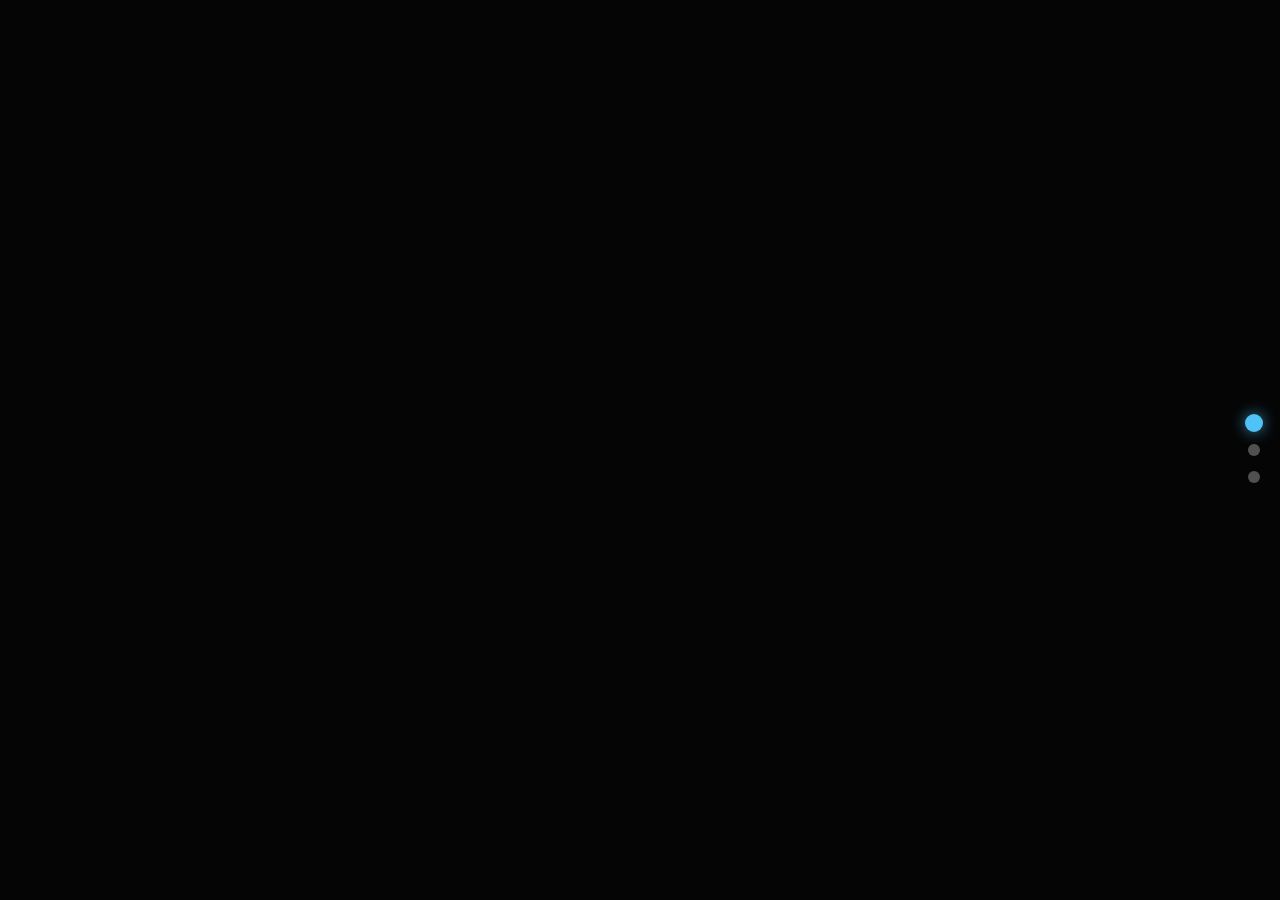
==== index.html @ 3d98e04c "update" ====
<!DOCTYPE html>
<html lang="en">
	<head>
		<title>researchim.ai</title>
		<meta charset="utf-8">
		<meta name="viewport" content="width=device-width, initial-scale=1.0, user-scalable=no, minimum-scale=1.0, maximum-scale=1.0">
		<link type="text/css" rel="stylesheet" href="src/main.css">
	</head>

	<body>
		<nav id="sideNav">
			<ul>
				<li><a href="#section0" class="active"><span>Home</span></a></li>
				<li><a href="#section1"><span>О нас</span></a></li>
				<li><a href="#section2"><span>Проекты</span></a></li>
			</ul>
		</nav>

		<div id="mainScrollContainer">
			<section id="section0" class="fullscreen-section">
				<div id="container"></div>
			</section>
			<section id="section1" class="fullscreen-section text-section">
				<div class="content-wrapper">
					<h2>О нас</h2>
					<p>Мы в researchim изучаем и иногда делаем проекты по ИИ, RL и LLM</p>
					<p>Собираемся в Telegram: <a href="https://t.me/researchim" target="_blank" rel="noopener noreferrer" class="project-link">Researchim</a></p>
					<h2>Присоединяйтесь</h2>
				</div>
			</section>
			<section id="section2" class="fullscreen-section text-section">
				<div class="content-wrapper">
					<h2>Проекты</h2>
					<ul class="project-list">
						<li>
							<p><strong>re-rl:</strong> Библиотека для генерации искусственных математических и логических задач для обучения LLM навыкам reasoning с использованием RL.</p>
							<a href="https://github.com/researchim-ai/re-rl" target="_blank" rel="noopener noreferrer" class="project-link">GitHub репозиторий</a>
						</li>
						<li>
							<p><strong>re-tiny-grpo:</strong> Минималистичная имплементация multiturn GRPO алгоритма для обучения LLM использованию инструментов (tool calling).</p>
							<a href="https://github.com/researchim-ai/re-tiny-grpo" target="_blank" rel="noopener noreferrer" class="project-link">GitHub репозиторий</a>
						</li>
					</ul>
				</div>
			</section>
		</div>

		<script type="x-shader/x-vertex" id="vertexshader">

			uniform float amplitude;

			attribute vec3 displacement;
			attribute vec3 customColor;

			varying vec3 vColor;

			void main() {

				vec3 newPosition = position + amplitude * displacement;

				vColor = customColor;

				gl_Position = projectionMatrix * modelViewMatrix * vec4( newPosition, 1.0 );

			}

		</script>

		<script type="x-shader/x-fragment" id="fragmentshader">

			uniform vec3 color;
			uniform float opacity;

			varying vec3 vColor;

			void main() {

				gl_FragColor = vec4( vColor * color, opacity );

			}

		</script>

		<script type="importmap">
			{
				"imports": {
					"three": "./src/three.module.js",
					"src/": "./src/"
				}
			}
		</script>

		<script type="module">

			import * as THREE from 'three';

			import { FontLoader } from 'src/FontLoader.js';
			import { TextGeometry } from 'src/TextGeometry.js';

			let renderer, scene, camera;
			let textGroup, line, aiMesh, uniforms;
			const baseWidth = 1200; // Базовая ширина для масштабирования (немного увеличим)
			let mouse = new THREE.Vector2();
			let targetRotation = new THREE.Vector2();
			let displacementTarget = []; // Для плавного смещения

			const loader = new FontLoader();
			loader.load( 'src/helvetiker_bold.typeface.json', function ( font ) {

				init( font );
				initScrollNav();
			} );

			function init( font ) {

				camera = new THREE.PerspectiveCamera( 30, window.innerWidth / window.innerHeight, 1, 10000 );
				camera.position.z = 450; // Немного дальше

				scene = new THREE.Scene();
				scene.background = null; // Прозрачный фон для Canvas

				uniforms = {
					amplitude: { value: 1.5 }, // Уменьшим начальную амплитуду
					opacity: { value: 0.4 }, // Чуть менее прозрачный
					color: { value: new THREE.Color( 0xffffff ) }
				};

				const shaderMaterial = new THREE.ShaderMaterial( {
					uniforms: uniforms,
					vertexShader: document.getElementById( 'vertexshader' ).textContent,
					fragmentShader: document.getElementById( 'fragmentshader' ).textContent,
					blending: THREE.AdditiveBlending,
					depthTest: false,
					transparent: true
				} );

				const geometry = new TextGeometry( 'researchim', {
					font: font,
					size: 50,
					depth: 10, // Менее глубокий
					curveSegments: 8,
					bevelThickness: 2,
					bevelSize: 0.8,
					bevelEnabled: true,
					bevelSegments: 5,
				} );
				geometry.center();

				const count = geometry.attributes.position.count;
				const displacement = new THREE.Float32BufferAttribute( count * 3, 3 );
				geometry.setAttribute( 'displacement', displacement );
				displacementTarget = new Float32Array(count * 3); // Инициализация массива для целевых смещений
				const customColor = new THREE.Float32BufferAttribute( count * 3, 3 );
				geometry.setAttribute( 'customColor', customColor );
				const color = new THREE.Color( 0xffffff );
				for ( let i = 0, l = customColor.count; i < l; i ++ ) {
					color.setHSL( 0.5 + Math.sin(i / l * Math.PI) * 0.1, 0.6, 0.6 ); // Более интересный цвет
					color.toArray( customColor.array, i * customColor.itemSize );
				}

				line = new THREE.Line( geometry, shaderMaterial );

				const aiGeometry = new TextGeometry( '.ai', {
					font: font,
					size: 50,
					depth: 10,
					curveSegments: 8,
					bevelThickness: 2,
					bevelSize: 0.8,
					bevelEnabled: true,
					bevelSegments: 5,
				} );
				aiGeometry.center();

				const aiMaterial = new THREE.ShaderMaterial({
					uniforms: {
						color: { value: new THREE.Color(0x61dafb) }, // Цвет React blue
						opacity: { value: 0.8 }
					},
					vertexShader: document.getElementById('vertexshader').textContent,
					fragmentShader: document.getElementById('fragmentshader').textContent,
					blending: THREE.AdditiveBlending,
					depthTest: false,
					transparent: true
				});

				aiMesh = new THREE.Line(aiGeometry, aiMaterial);

				const box = new THREE.Box3().setFromObject(line);
				const textWidth = box.max.x - box.min.x;
				aiMesh.position.x = textWidth / 2 + 5; // Чуть ближе

				// Группа для масштабирования и вращения
				textGroup = new THREE.Group();
				textGroup.add(line);
				textGroup.add(aiMesh);
				scene.add(textGroup);

				renderer = new THREE.WebGLRenderer( { antialias: true, alpha: true } );
				renderer.setPixelRatio( window.devicePixelRatio );
				renderer.setSize( window.innerWidth, window.innerHeight );
				renderer.setAnimationLoop( animate );

				const container = document.getElementById( 'container' );
				container.appendChild( renderer.domElement );

				document.addEventListener('mousemove', onDocumentMouseMove, false);
				window.addEventListener( 'resize', onWindowResize );
				onWindowResize();
			}

			function onWindowResize() {
				const currentWidth = window.innerWidth;
				const scale = Math.min(1.0, currentWidth / baseWidth) * 0.9; // Уменьшим макс масштаб

				if (textGroup) {
					textGroup.scale.set(scale, scale, scale);
				}

				camera.aspect = window.innerWidth / window.innerHeight;
				camera.updateProjectionMatrix();
				renderer.setSize( window.innerWidth, window.innerHeight );
			}

			function onDocumentMouseMove(event) {
				// Нормализуем координаты мыши (-1 to +1)
				mouse.x = (event.clientX / window.innerWidth) * 2 - 1;
				mouse.y = -(event.clientY / window.innerHeight) * 2 + 1;

				// Расчет целевого вращения в зависимости от позиции мыши (уменьшим влияние)
				targetRotation.x = mouse.y * 0.15;
				targetRotation.y = mouse.x * 0.15;
			}

			function animate() {
				render();
			}

			function render() {
				const time = Date.now() * 0.0005; // Замедлим время

				if (textGroup) {
					// Плавное вращение текста к целевому значению (слежение за мышью)
					textGroup.rotation.x += (targetRotation.x - textGroup.rotation.x) * 0.05;
					textGroup.rotation.y += (targetRotation.y - textGroup.rotation.y) * 0.05;
				}

				// Более стабильная анимация амплитуды
				uniforms.amplitude.value = 1.2 + Math.sin(time * 0.5) * 0.3 + Math.cos(time * 0.8) * 0.3;
				uniforms.color.value.offsetHSL( 0.0002, 0, 0 ); // Замедлим смену цвета

				const attributes = line.geometry.attributes;
				if (attributes.displacement) {
					const array = attributes.displacement.array;
					const noiseFactor = 0.1; // Еще немного уменьшим силу "шума"
					const damping = 0.98; // Коэффициент затухания

					for ( let i = 0, l = array.length; i < l; i += 3 ) {
						// Обновляем целевое смещение реже
						if (Math.random() < 0.01) {
							displacementTarget[i] = noiseFactor * ( Math.random() - 0.5 ) * 2;
							displacementTarget[i+1] = noiseFactor * ( Math.random() - 0.5 ) * 2;
						}

						// Плавно приближаем текущее смещение к целевому
						array[ i ] += (displacementTarget[i] - array[i]) * 0.1;
						array[ i + 1 ] += (displacementTarget[i+1] - array[i+1]) * 0.1;

						// Добавляем затухание
						array[i] *= damping;
						array[i+1] *= damping;
					}
					attributes.displacement.needsUpdate = true;
				}

				renderer.render( scene, camera );
			}

			// Инициализация навигации по скроллу
			function initScrollNav() {
				const sections = document.querySelectorAll('.fullscreen-section');
				const navLinks = document.querySelectorAll('#sideNav a');
				const mainContainer = document.getElementById('mainScrollContainer');

				const observerOptions = {
					root: mainContainer, // Отслеживаем видимость внутри контейнера прокрутки
					rootMargin: '0px',
					threshold: 0.6
				};

				const observer = new IntersectionObserver((entries, observer) => {
					entries.forEach(entry => {
						if (entry.isIntersecting) {
							const activeLink = document.querySelector(`#sideNav a[href="#${entry.target.id}"]`);
							if (activeLink) {
								navLinks.forEach(link => link.classList.remove('active'));
								activeLink.classList.add('active');
							}
						}
					});
				}, observerOptions);

				sections.forEach(section => {
					observer.observe(section);
				});
			}

		</script>

</body>

</html>
---- src/main.css ----
html {
	scroll-behavior: smooth;
}

body {
	margin: 0;
	background-color: #050505;
	color: #fff;
	font-family: Monospace;
	font-size: 16px;
	line-height: 1.6;
	overscroll-behavior: none;
	/* Убираем стандартную прокрутку body, т.к. она будет на #mainScrollContainer */
	overflow: hidden;
}

/* Контейнер для прокрутки секций */
#mainScrollContainer {
	height: 100vh;
	overflow-y: scroll;
	scroll-snap-type: y mandatory;
	scroll-behavior: smooth; /* Для плавной прокрутки по клику на nav */

	/* Скрытие полосы прокрутки (кроссбраузерный подход) */
	/* Firefox */
	scrollbar-width: none;
	/* IE 10+ */
	-ms-overflow-style: none;
}

/* Скрытие полосы прокрутки (WebKit/Blink - Chrome, Safari, Edge, Opera) */
#mainScrollContainer::-webkit-scrollbar {
	display: none;
}

.fullscreen-section {
	height: 100vh;
	width: 100%;
	scroll-snap-align: start;
	display: flex;
	justify-content: center;
	align-items: center;
	position: relative; /* Для позиционирования .content-wrapper */
	box-sizing: border-box;
}

/* Первая секция с Three.js */
#section0 {
	background-color: #050505;
}

/* Текстовые секции */
.text-section {
	background: linear-gradient(180deg, #0a0a0a 0%, #101015 100%);
	padding: 40px;
}

#container {
	width: 100%;
	height: 100%; /* Занимает всю высоту секции */
	position: absolute; /* Чтобы быть под контентом, если нужно */
	top: 0;
	left: 0;
	display: flex;
	justify-content: center;
	align-items: center;
}

#container canvas {
	display: block; /* Убираем лишнее пространство под canvas */
}

.content-wrapper {
	max-width: 800px;
	text-align: center;
	background-color: rgba(0, 0, 0, 0.4);
	padding: 40px;
	border-radius: 15px;
	box-shadow: 0 10px 30px rgba(79, 195, 247, 0.15);
	z-index: 1; /* Выше canvas */
	position: relative;
}

.content-wrapper h2 {
	color: #4fc3f7;
	font-size: 36px;
	margin-bottom: 25px;
	text-shadow: 0 0 15px rgba(79, 195, 247, 0.7);
	letter-spacing: 2px;
}

.content-wrapper p {
	font-size: 18px;
	line-height: 1.7;
	color: rgba(255, 255, 255, 0.9);
	text-align: justify;
	text-shadow: 0 0 3px rgba(255, 255, 255, 0.1);
}

/* Стили для списка проектов */
.project-list {
	list-style: none;
	padding: 0;
	margin-top: 30px; /* Отступ сверху */
	text-align: left; /* Выравнивание текста в списке по левому краю */
}

.project-list li {
	margin-bottom: 25px; /* Отступ между проектами */
	padding-bottom: 25px;
	border-bottom: 1px solid rgba(79, 195, 247, 0.15);
}

.project-list li:last-child {
	margin-bottom: 0;
	border-bottom: none;
	padding-bottom: 0;
}

.project-list p {
	margin-bottom: 10px; /* Отступ под описанием */
	text-align: left;
}

.project-list strong {
	color: #61dafb; /* Цвет акцента для названия проекта */
}

.project-link {
	color: #4fc3f7;
	text-decoration: none;
	border-bottom: 1px dotted #4fc3f7;
	transition: color 0.3s ease, border-bottom-color 0.3s ease;
	font-weight: bold;
}

.project-link:hover {
	color: #81d4fa;
	border-bottom-color: #81d4fa;
}

/* Боковая навигация */
#sideNav {
	position: fixed;
	top: 50%;
	right: 20px;
	transform: translateY(-50%);
	z-index: 100;
}

#sideNav ul {
	list-style: none;
	padding: 0;
	margin: 0;
}

#sideNav li {
	margin: 15px 0;
}

#sideNav a {
	display: block;
	width: 12px;
	height: 12px;
	background-color: rgba(255, 255, 255, 0.3);
	border-radius: 50%;
	position: relative;
	transition: background-color 0.3s ease, transform 0.3s ease;
}

#sideNav a span {
	/* Скрываем текст, но оставляем для доступности */
	position: absolute;
	width: 1px;
	height: 1px;
	padding: 0;
	margin: -1px;
	overflow: hidden;
	clip: rect(0, 0, 0, 0);
	white-space: nowrap;
	border-width: 0;

	/* Показываем текст при наведении на кружок */
	visibility: hidden;
	background-color: rgba(0, 0, 0, 0.8);
	color: #fff;
	padding: 5px 10px;
	border-radius: 4px;
	position: absolute;
	top: 50%;
	right: 150%; /* Слева от кружка */
	transform: translateY(-50%);
	white-space: nowrap;
	font-size: 12px;
	opacity: 0;
	transition: opacity 0.3s ease, visibility 0.3s ease;
}

#sideNav a:hover {
	transform: scale(1.3);
	background-color: rgba(255, 255, 255, 0.6);
}

#sideNav a:hover span {
	visibility: visible;
	opacity: 1;
}

#sideNav a.active {
	background-color: #4fc3f7;
	transform: scale(1.5);
	box-shadow: 0 0 10px rgba(79, 195, 247, 0.7);
}

/* Старые стили (удаляем или комментируем) */
/* #pageContent, .page, .pagination, #pageIndicator, .content-wrapper (старый), @keyframes */
#pageContent, .pagination, #pageIndicator {
	display: none; /* Скрываем старые элементы пагинации */
}

/* Адаптивность */
@media (max-width: 768px) {
	.content-wrapper {
		max-width: 90%;
		padding: 30px;
	}

	.content-wrapper h2 {
		font-size: 28px;
	}

	.content-wrapper p {
		font-size: 16px;
	}

	#sideNav {
		right: 10px;
	}

	#sideNav a {
		width: 10px;
		height: 10px;
	}
	#sideNav li {
		margin: 12px 0;
	}

}

@media (max-width: 480px) {
	.text-section {
		padding: 20px;
	}
	.content-wrapper {
		padding: 20px;
	}
	.content-wrapper h2 {
		font-size: 24px;
	}

	.content-wrapper p {
		font-size: 14px;
	}

}
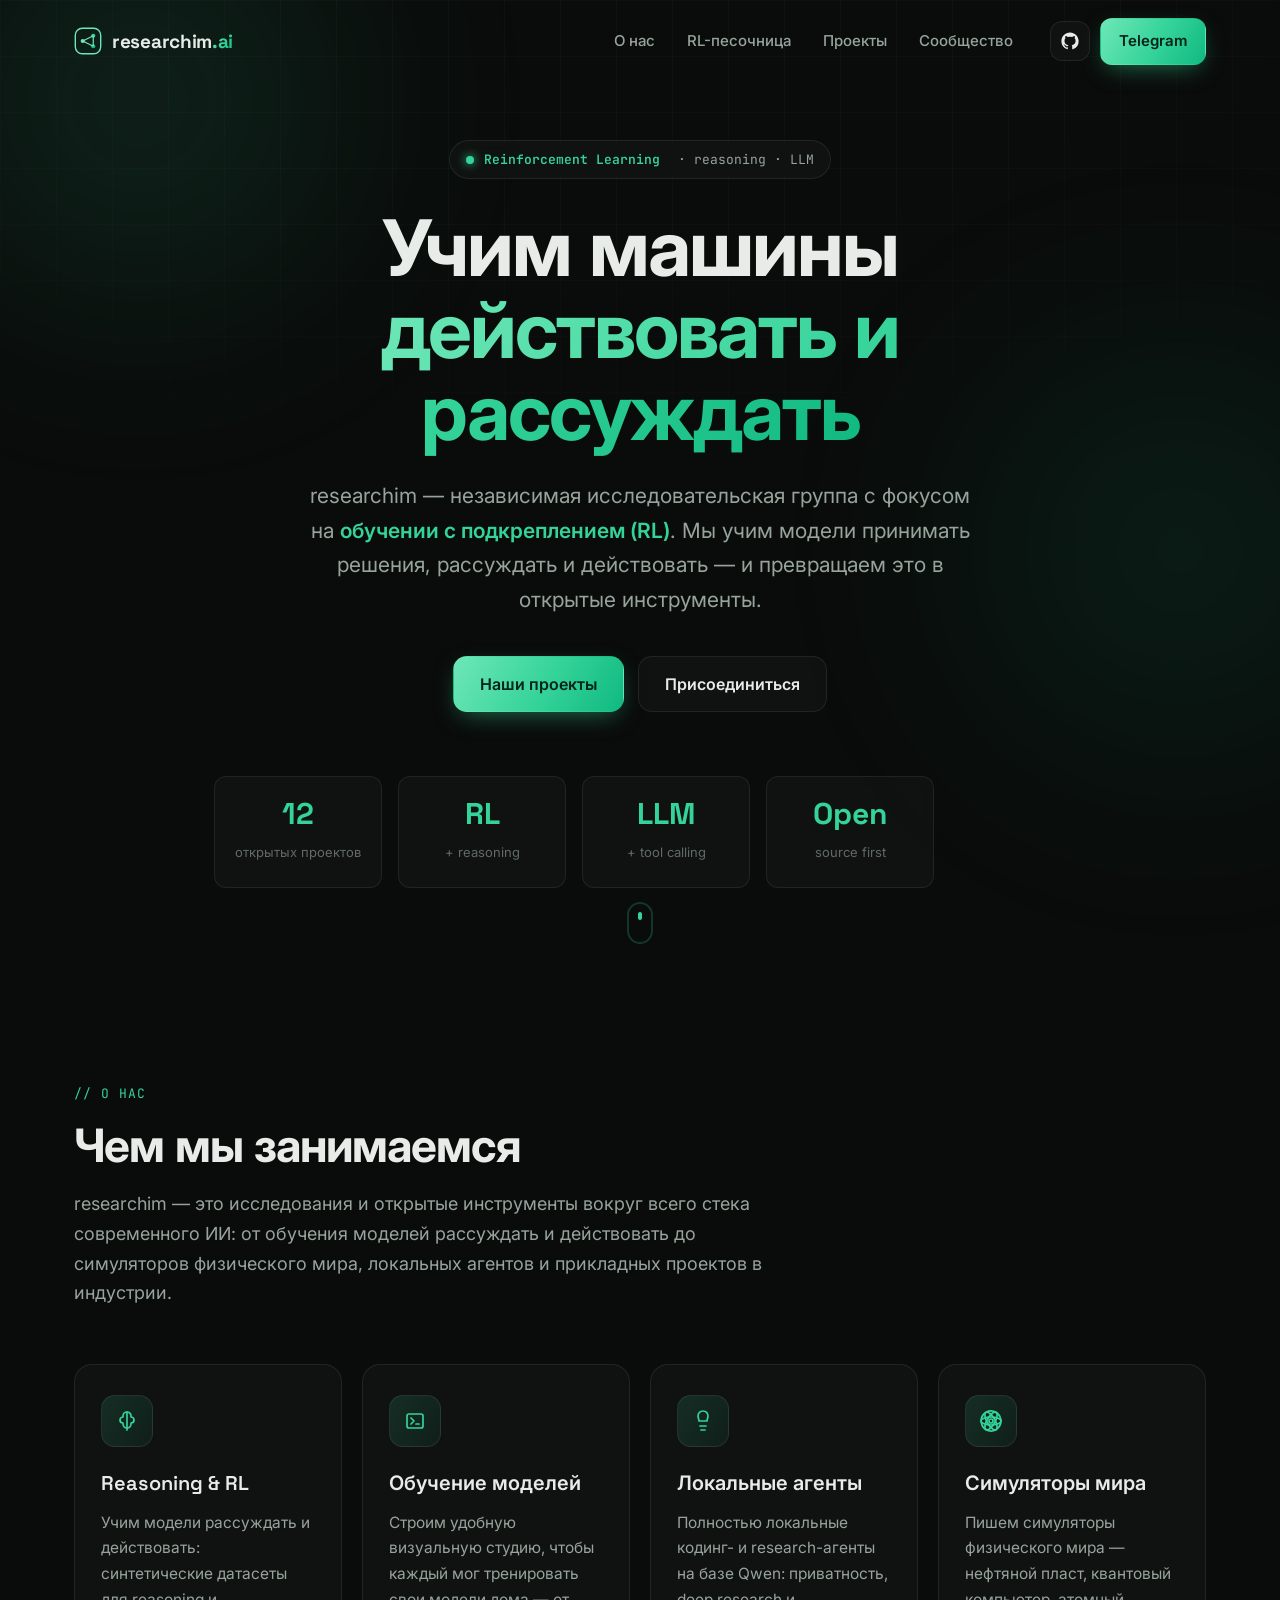
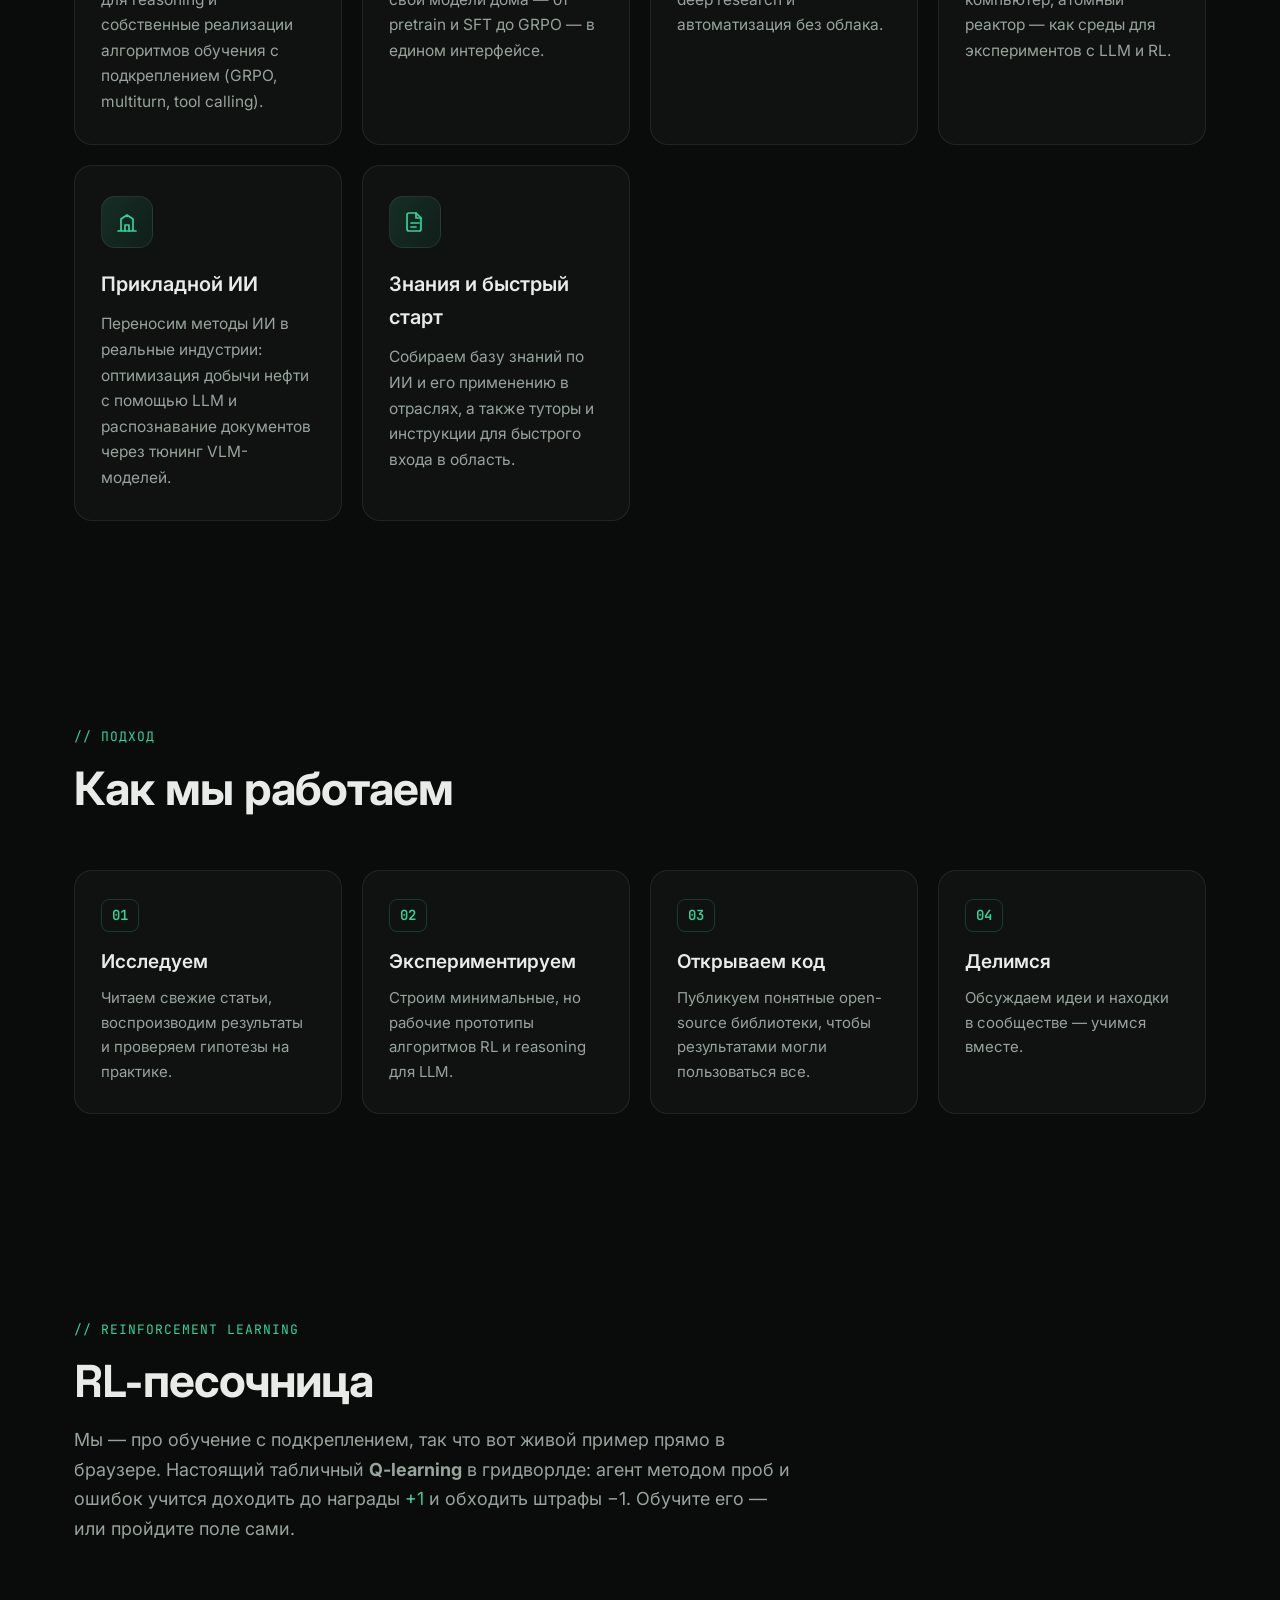
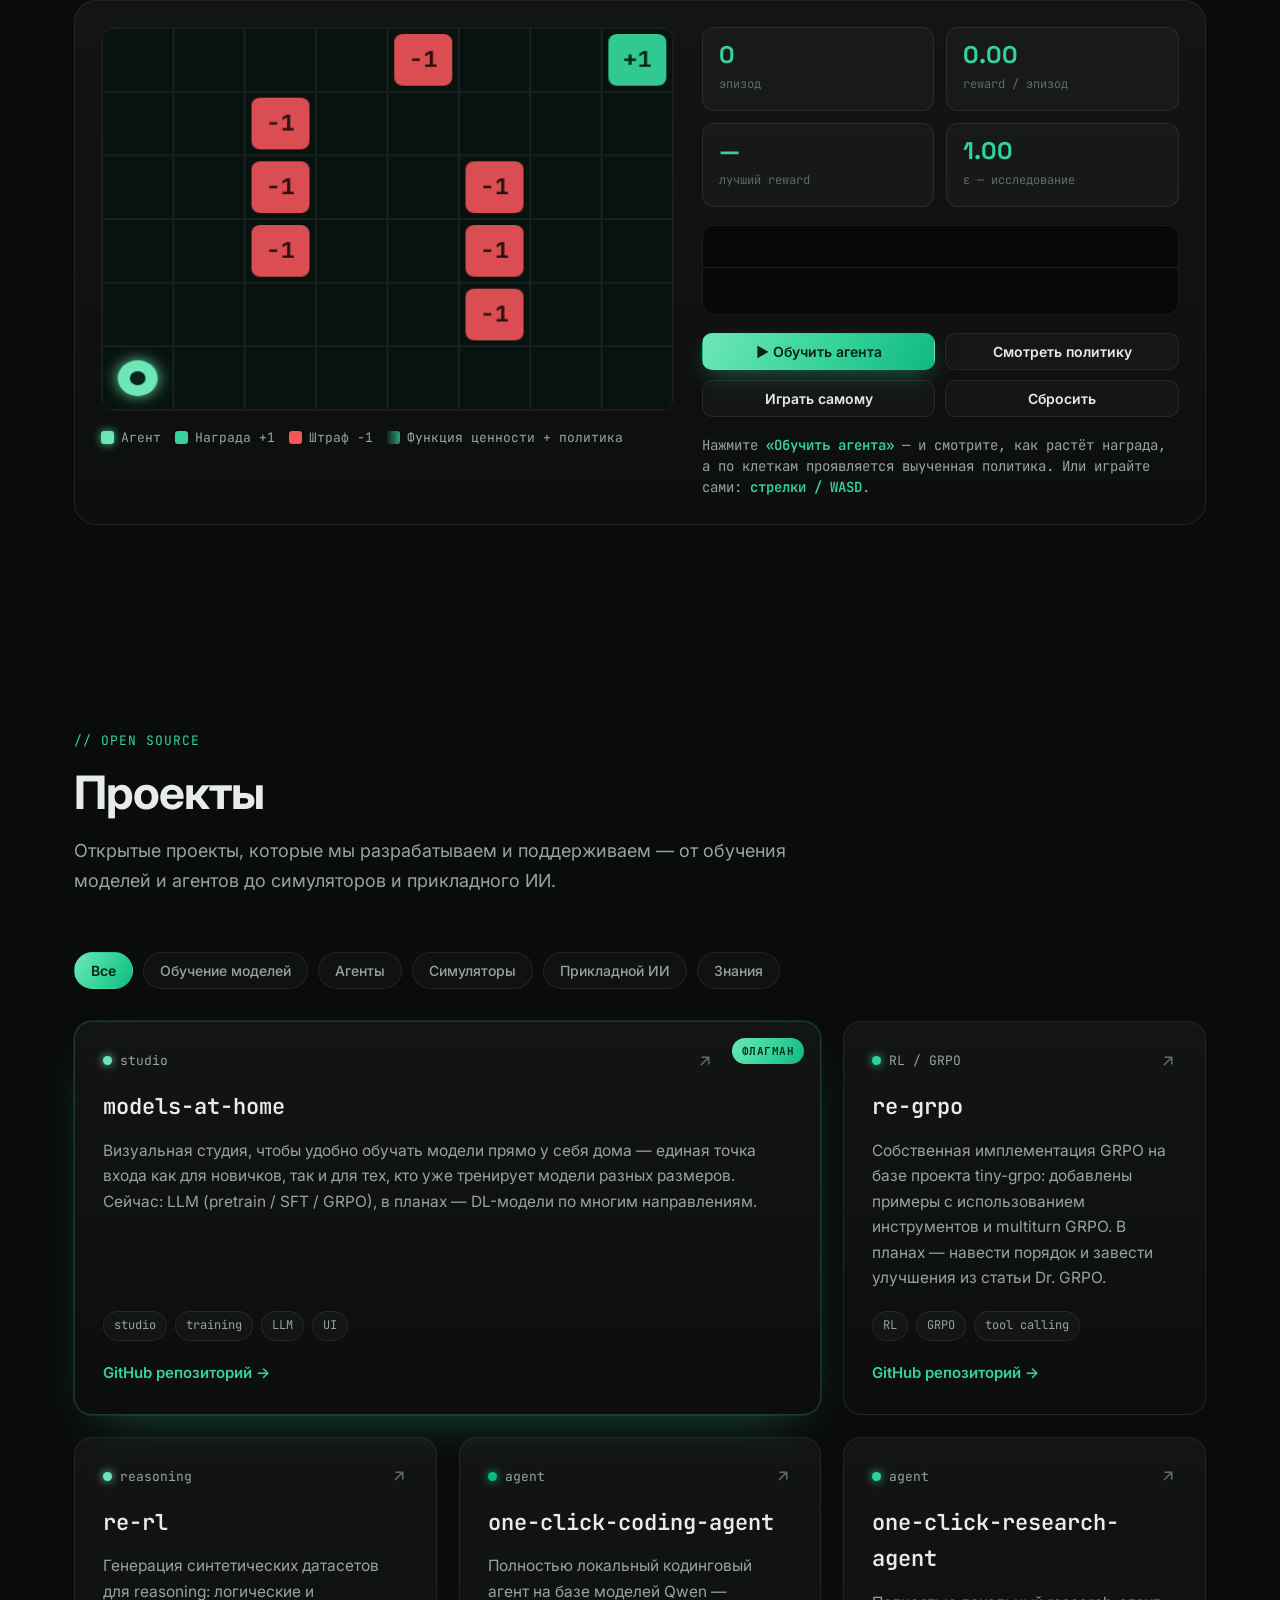
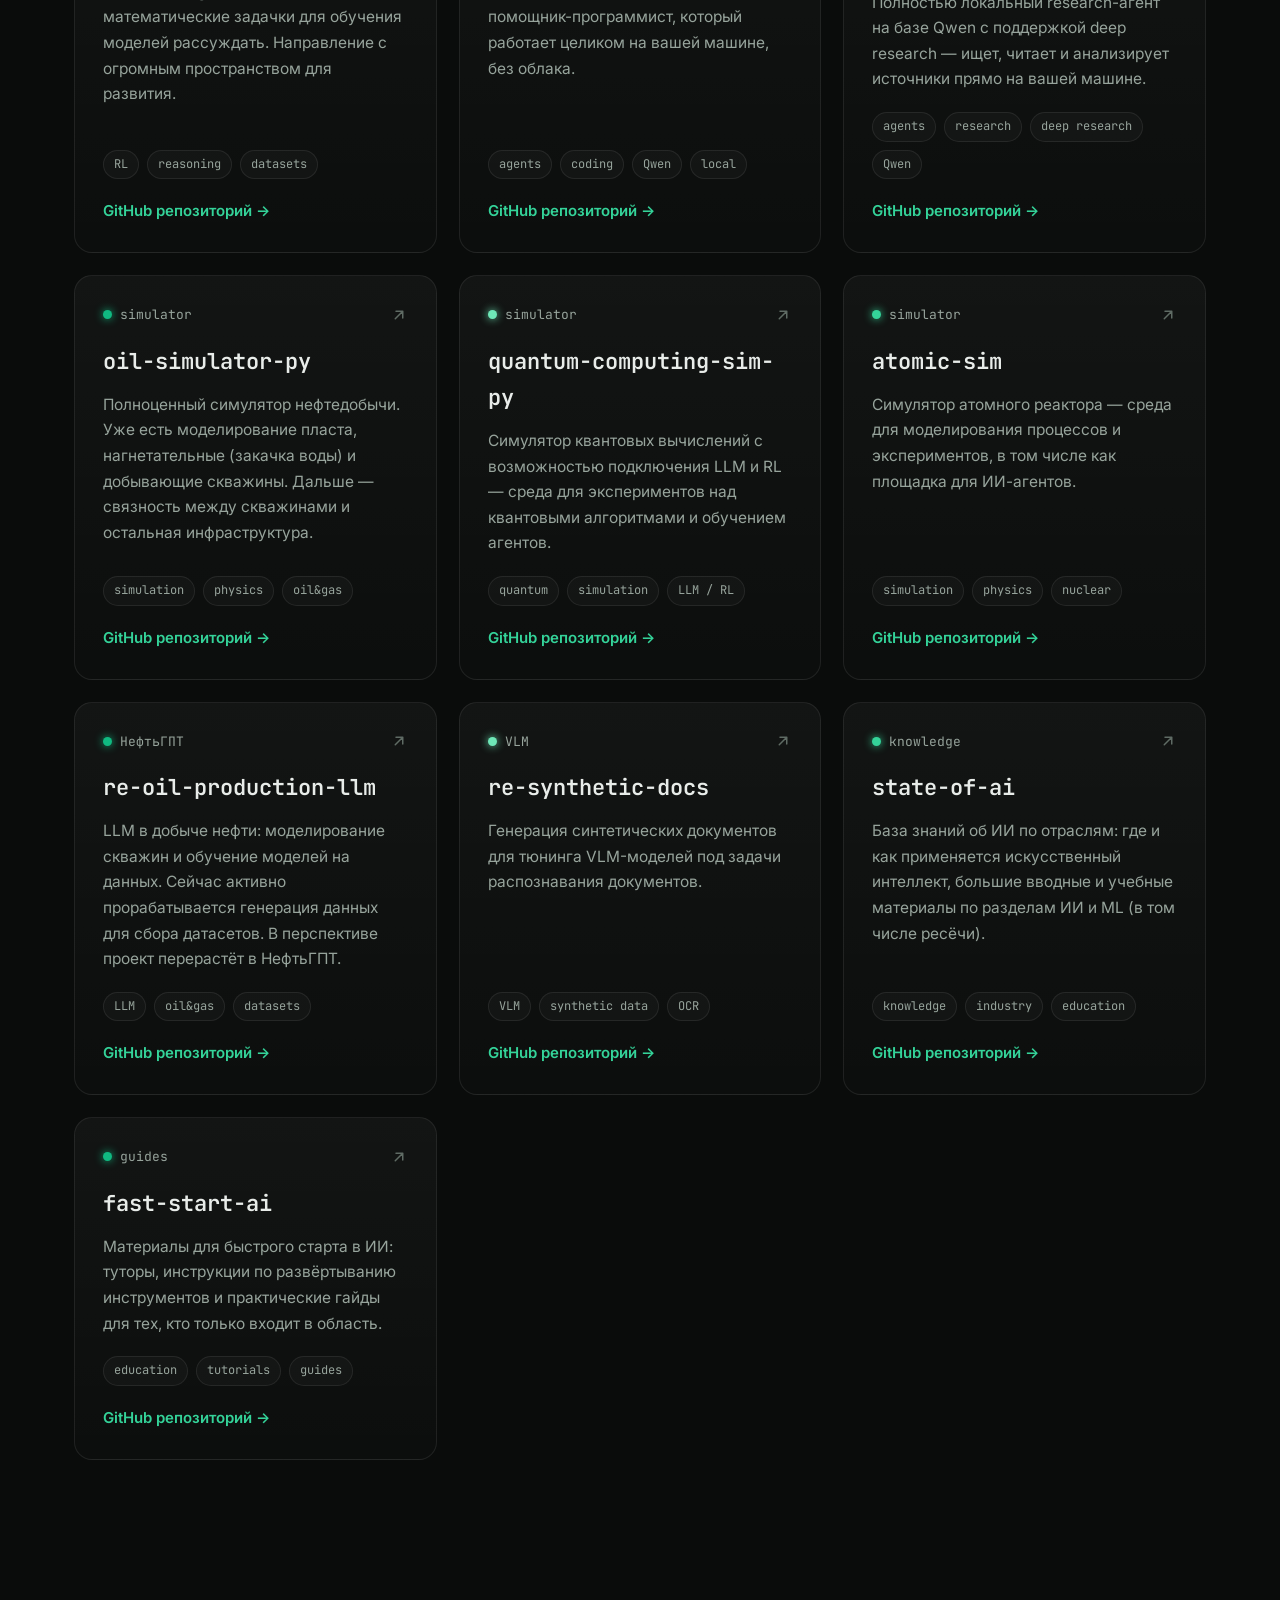
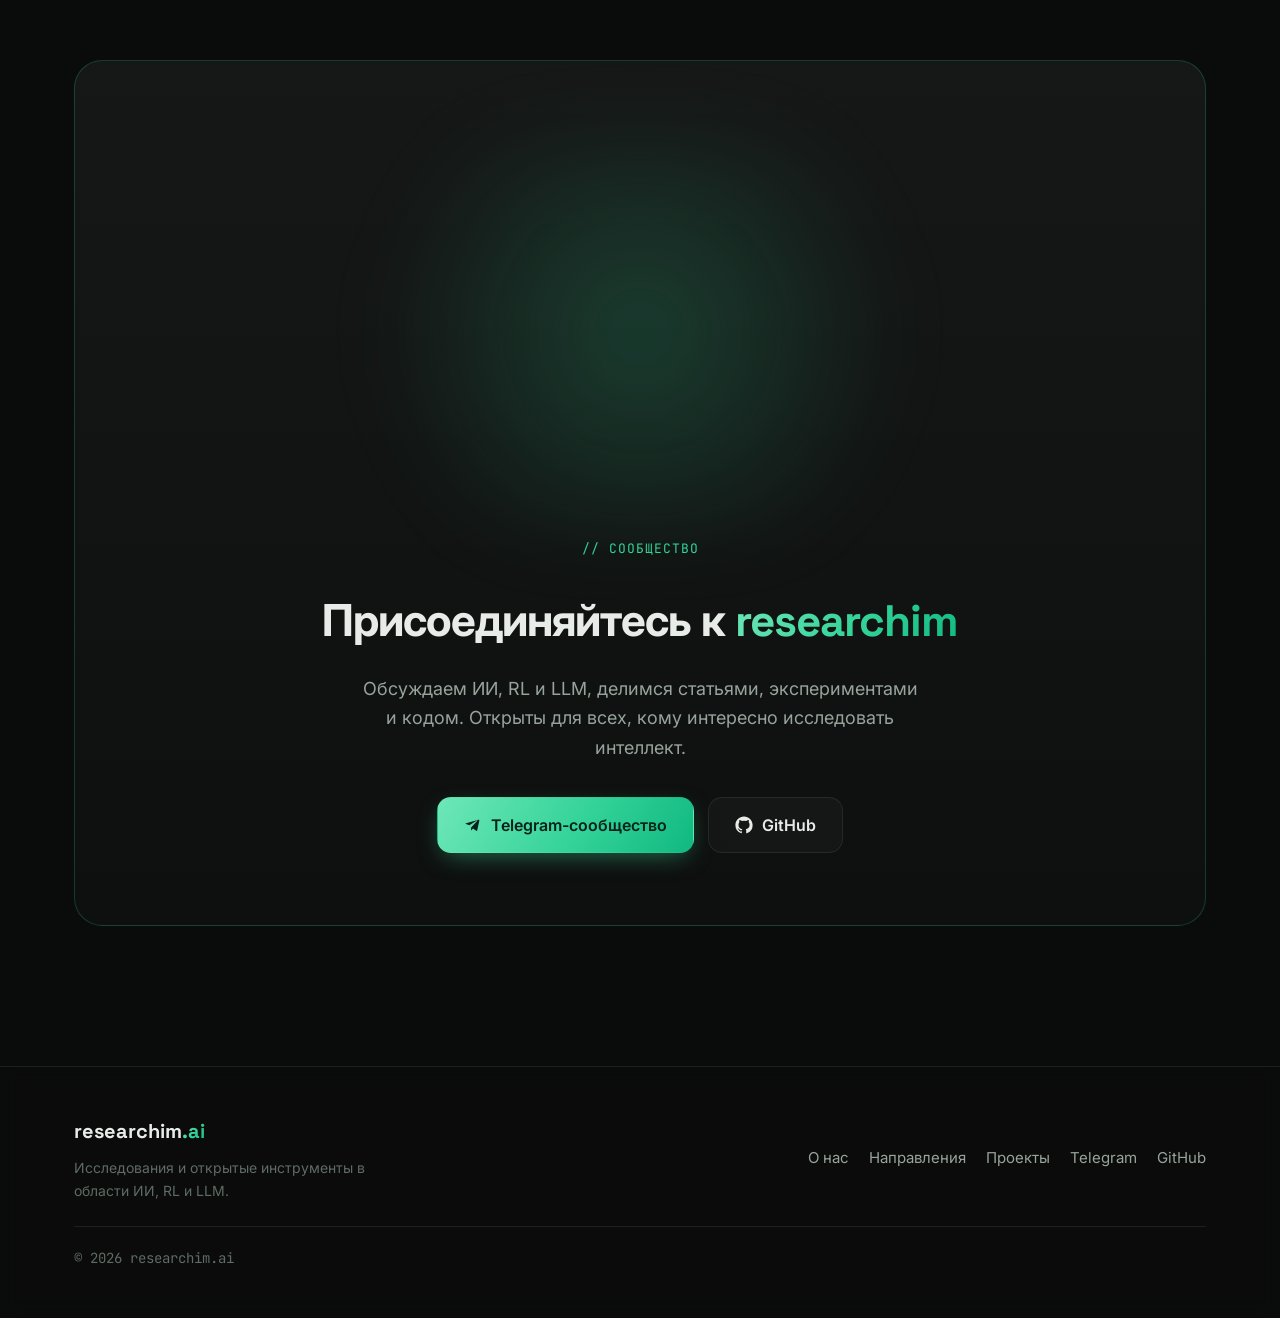
==== commit e2a85134: "update" ====
--- a/index.html
+++ b/index.html
@@ -1,312 +1,528 @@
 <!DOCTYPE html>
-<html lang="en">
-	<head>
-		<title>researchim.ai</title>
-		<meta charset="utf-8">
-		<meta name="viewport" content="width=device-width, initial-scale=1.0, user-scalable=no, minimum-scale=1.0, maximum-scale=1.0">
-		<link type="text/css" rel="stylesheet" href="src/main.css">
-	</head>
-
-	<body>
-		<nav id="sideNav">
-			<ul>
-				<li><a href="#section0" class="active"><span>Home</span></a></li>
-				<li><a href="#section1"><span>О нас</span></a></li>
-				<li><a href="#section2"><span>Проекты</span></a></li>
-			</ul>
-		</nav>
-
-		<div id="mainScrollContainer">
-			<section id="section0" class="fullscreen-section">
-				<div id="container"></div>
-			</section>
-			<section id="section1" class="fullscreen-section text-section">
-				<div class="content-wrapper">
-					<h2>О нас</h2>
-					<p>Мы в researchim изучаем и иногда делаем проекты по ИИ, RL и LLM</p>
-					<p>Собираемся в Telegram: <a href="https://t.me/researchim" target="_blank" rel="noopener noreferrer" class="project-link">Researchim</a></p>
-					<h2>Присоединяйтесь</h2>
-				</div>
-			</section>
-			<section id="section2" class="fullscreen-section text-section">
-				<div class="content-wrapper">
-					<h2>Проекты</h2>
-					<ul class="project-list">
-						<li>
-							<p><strong>re-rl:</strong> Библиотека для генерации искусственных математических и логических задач для обучения LLM навыкам reasoning с использованием RL.</p>
-							<a href="https://github.com/researchim-ai/re-rl" target="_blank" rel="noopener noreferrer" class="project-link">GitHub репозиторий</a>
-						</li>
-						<li>
-							<p><strong>re-tiny-grpo:</strong> Минималистичная имплементация multiturn GRPO алгоритма для обучения LLM использованию инструментов (tool calling).</p>
-							<a href="https://github.com/researchim-ai/re-tiny-grpo" target="_blank" rel="noopener noreferrer" class="project-link">GitHub репозиторий</a>
-						</li>
-					</ul>
-				</div>
-			</section>
+<html lang="ru">
+<head>
+	<meta charset="utf-8">
+	<meta name="viewport" content="width=device-width, initial-scale=1.0">
+	<title>researchim.ai — исследования ИИ, RL и LLM</title>
+	<meta name="description" content="researchim.ai — независимая исследовательская группа: reasoning, обучение с подкреплением (RL), большие языковые модели (LLM), tool calling и прикладной ИИ. Открытые проекты и сообщество.">
+	<meta name="theme-color" content="#0a0c0b">
+	<meta name="author" content="researchim.ai">
+
+	<!-- Open Graph / Twitter -->
+	<meta property="og:type" content="website">
+	<meta property="og:title" content="researchim.ai — исследования ИИ, RL и LLM">
+	<meta property="og:description" content="Независимая исследовательская группа: reasoning, RL, LLM, tool calling и прикладной ИИ. Открытые проекты и сообщество.">
+	<meta property="og:url" content="https://researchim-ai.github.io/">
+	<meta property="og:site_name" content="researchim.ai">
+	<meta name="twitter:card" content="summary_large_image">
+	<meta name="twitter:title" content="researchim.ai — исследования ИИ, RL и LLM">
+	<meta name="twitter:description" content="Независимая исследовательская группа: reasoning, RL, LLM, tool calling и прикладной ИИ.">
+
+	<link rel="icon" href="src/favicon.svg" type="image/svg+xml">
+	<link rel="preconnect" href="https://fonts.googleapis.com">
+	<link rel="preconnect" href="https://fonts.gstatic.com" crossorigin>
+	<link href="https://fonts.googleapis.com/css2?family=Space+Grotesk:wght@400;500;600;700&family=JetBrains+Mono:wght@400;500;600&family=Inter:wght@400;500;600;700&display=swap" rel="stylesheet">
+	<link rel="stylesheet" href="src/main.css">
+</head>
+
+<body>
+	<!-- Фоновые слои -->
+	<canvas id="bg-canvas" aria-hidden="true"></canvas>
+	<div class="bg-grid" aria-hidden="true"></div>
+	<div class="bg-glow bg-glow--1" aria-hidden="true"></div>
+	<div class="bg-glow bg-glow--2" aria-hidden="true"></div>
+
+	<!-- Прелоадер прогресса скролла -->
+	<div class="scroll-progress" id="scrollProgress" aria-hidden="true"></div>
+
+	<!-- Навигация -->
+	<header class="nav" id="nav">
+		<div class="nav__inner">
+			<a href="#hero" class="brand" aria-label="researchim.ai — на главную">
+				<span class="brand__mark" aria-hidden="true">
+					<svg viewBox="0 0 32 32" width="28" height="28" fill="none">
+						<rect x="1.5" y="1.5" width="29" height="29" rx="8" stroke="url(#brandStroke)" stroke-width="1.6"/>
+						<circle cx="10" cy="16" r="2.4" fill="#6ee7b7"/>
+						<circle cx="22" cy="10" r="2.4" fill="#34d399"/>
+						<circle cx="22" cy="22" r="2.4" fill="#10b981"/>
+						<path d="M10 16 L22 10 M10 16 L22 22 M22 10 L22 22" stroke="url(#brandStroke)" stroke-width="1.4"/>
+						<defs>
+							<linearGradient id="brandStroke" x1="0" y1="0" x2="32" y2="32">
+								<stop stop-color="#6ee7b7"/>
+								<stop offset="1" stop-color="#10b981"/>
+							</linearGradient>
+						</defs>
+					</svg>
+				</span>
+				<span class="brand__text">researchim<span class="brand__accent">.ai</span></span>
+			</a>
+
+			<nav class="nav__links" aria-label="Главная навигация">
+				<a href="#about">О нас</a>
+				<a href="#playground">RL-песочница</a>
+				<a href="#projects">Проекты</a>
+				<a href="#join">Сообщество</a>
+			</nav>
+
+			<div class="nav__actions">
+				<a href="https://github.com/researchim-ai" target="_blank" rel="noopener noreferrer" class="btn btn--ghost btn--icon" aria-label="GitHub">
+					<svg viewBox="0 0 24 24" width="18" height="18" fill="currentColor" aria-hidden="true"><path d="M12 .5C5.73.5.5 5.73.5 12a11.5 11.5 0 0 0 7.86 10.92c.58.1.79-.25.79-.56v-2c-3.2.7-3.88-1.37-3.88-1.37-.53-1.34-1.29-1.7-1.29-1.7-1.05-.72.08-.7.08-.7 1.16.08 1.77 1.2 1.77 1.2 1.03 1.77 2.7 1.26 3.36.96.1-.75.4-1.26.73-1.55-2.55-.29-5.24-1.28-5.24-5.68 0-1.25.45-2.28 1.19-3.08-.12-.29-.52-1.46.11-3.05 0 0 .97-.31 3.18 1.18a11 11 0 0 1 5.8 0c2.2-1.49 3.17-1.18 3.17-1.18.63 1.59.23 2.76.11 3.05.74.8 1.19 1.83 1.19 3.08 0 4.41-2.69 5.38-5.25 5.67.41.36.78 1.06.78 2.14v3.17c0 .31.21.67.8.56A11.5 11.5 0 0 0 23.5 12C23.5 5.73 18.27.5 12 .5Z"/></svg>
+				</a>
+				<a href="https://t.me/researchim" target="_blank" rel="noopener noreferrer" class="btn btn--primary">Telegram</a>
+			</div>
+
+			<button class="nav__burger" id="navBurger" aria-label="Меню" aria-expanded="false">
+				<span></span><span></span><span></span>
+			</button>
 		</div>
-
-		<script type="x-shader/x-vertex" id="vertexshader">
-
-			uniform float amplitude;
-
-			attribute vec3 displacement;
-			attribute vec3 customColor;
-
-			varying vec3 vColor;
-
-			void main() {
-
-				vec3 newPosition = position + amplitude * displacement;
-
-				vColor = customColor;
-
-				gl_Position = projectionMatrix * modelViewMatrix * vec4( newPosition, 1.0 );
-
-			}
-
-		</script>
-
-		<script type="x-shader/x-fragment" id="fragmentshader">
-
-			uniform vec3 color;
-			uniform float opacity;
-
-			varying vec3 vColor;
-
-			void main() {
-
-				gl_FragColor = vec4( vColor * color, opacity );
-
-			}
-
-		</script>
-
-		<script type="importmap">
-			{
-				"imports": {
-					"three": "./src/three.module.js",
-					"src/": "./src/"
-				}
-			}
-		</script>
-
-		<script type="module">
-
-			import * as THREE from 'three';
-
-			import { FontLoader } from 'src/FontLoader.js';
-			import { TextGeometry } from 'src/TextGeometry.js';
-
-			let renderer, scene, camera;
-			let textGroup, line, aiMesh, uniforms;
-			const baseWidth = 1200; // Базовая ширина для масштабирования (немного увеличим)
-			let mouse = new THREE.Vector2();
-			let targetRotation = new THREE.Vector2();
-			let displacementTarget = []; // Для плавного смещения
-
-			const loader = new FontLoader();
-			loader.load( 'src/helvetiker_bold.typeface.json', function ( font ) {
-
-				init( font );
-				initScrollNav();
-			} );
-
-			function init( font ) {
-
-				camera = new THREE.PerspectiveCamera( 30, window.innerWidth / window.innerHeight, 1, 10000 );
-				camera.position.z = 450; // Немного дальше
-
-				scene = new THREE.Scene();
-				scene.background = null; // Прозрачный фон для Canvas
-
-				uniforms = {
-					amplitude: { value: 1.5 }, // Уменьшим начальную амплитуду
-					opacity: { value: 0.4 }, // Чуть менее прозрачный
-					color: { value: new THREE.Color( 0xffffff ) }
-				};
-
-				const shaderMaterial = new THREE.ShaderMaterial( {
-					uniforms: uniforms,
-					vertexShader: document.getElementById( 'vertexshader' ).textContent,
-					fragmentShader: document.getElementById( 'fragmentshader' ).textContent,
-					blending: THREE.AdditiveBlending,
-					depthTest: false,
-					transparent: true
-				} );
-
-				const geometry = new TextGeometry( 'researchim', {
-					font: font,
-					size: 50,
-					depth: 10, // Менее глубокий
-					curveSegments: 8,
-					bevelThickness: 2,
-					bevelSize: 0.8,
-					bevelEnabled: true,
-					bevelSegments: 5,
-				} );
-				geometry.center();
-
-				const count = geometry.attributes.position.count;
-				const displacement = new THREE.Float32BufferAttribute( count * 3, 3 );
-				geometry.setAttribute( 'displacement', displacement );
-				displacementTarget = new Float32Array(count * 3); // Инициализация массива для целевых смещений
-				const customColor = new THREE.Float32BufferAttribute( count * 3, 3 );
-				geometry.setAttribute( 'customColor', customColor );
-				const color = new THREE.Color( 0xffffff );
-				for ( let i = 0, l = customColor.count; i < l; i ++ ) {
-					color.setHSL( 0.5 + Math.sin(i / l * Math.PI) * 0.1, 0.6, 0.6 ); // Более интересный цвет
-					color.toArray( customColor.array, i * customColor.itemSize );
-				}
-
-				line = new THREE.Line( geometry, shaderMaterial );
-
-				const aiGeometry = new TextGeometry( '.ai', {
-					font: font,
-					size: 50,
-					depth: 10,
-					curveSegments: 8,
-					bevelThickness: 2,
-					bevelSize: 0.8,
-					bevelEnabled: true,
-					bevelSegments: 5,
-				} );
-				aiGeometry.center();
-
-				const aiMaterial = new THREE.ShaderMaterial({
-					uniforms: {
-						color: { value: new THREE.Color(0x61dafb) }, // Цвет React blue
-						opacity: { value: 0.8 }
-					},
-					vertexShader: document.getElementById('vertexshader').textContent,
-					fragmentShader: document.getElementById('fragmentshader').textContent,
-					blending: THREE.AdditiveBlending,
-					depthTest: false,
-					transparent: true
-				});
-
-				aiMesh = new THREE.Line(aiGeometry, aiMaterial);
-
-				const box = new THREE.Box3().setFromObject(line);
-				const textWidth = box.max.x - box.min.x;
-				aiMesh.position.x = textWidth / 2 + 5; // Чуть ближе
-
-				// Группа для масштабирования и вращения
-				textGroup = new THREE.Group();
-				textGroup.add(line);
-				textGroup.add(aiMesh);
-				scene.add(textGroup);
-
-				renderer = new THREE.WebGLRenderer( { antialias: true, alpha: true } );
-				renderer.setPixelRatio( window.devicePixelRatio );
-				renderer.setSize( window.innerWidth, window.innerHeight );
-				renderer.setAnimationLoop( animate );
-
-				const container = document.getElementById( 'container' );
-				container.appendChild( renderer.domElement );
-
-				document.addEventListener('mousemove', onDocumentMouseMove, false);
-				window.addEventListener( 'resize', onWindowResize );
-				onWindowResize();
-			}
-
-			function onWindowResize() {
-				const currentWidth = window.innerWidth;
-				const scale = Math.min(1.0, currentWidth / baseWidth) * 0.9; // Уменьшим макс масштаб
-
-				if (textGroup) {
-					textGroup.scale.set(scale, scale, scale);
-				}
-
-				camera.aspect = window.innerWidth / window.innerHeight;
-				camera.updateProjectionMatrix();
-				renderer.setSize( window.innerWidth, window.innerHeight );
-			}
-
-			function onDocumentMouseMove(event) {
-				// Нормализуем координаты мыши (-1 to +1)
-				mouse.x = (event.clientX / window.innerWidth) * 2 - 1;
-				mouse.y = -(event.clientY / window.innerHeight) * 2 + 1;
-
-				// Расчет целевого вращения в зависимости от позиции мыши (уменьшим влияние)
-				targetRotation.x = mouse.y * 0.15;
-				targetRotation.y = mouse.x * 0.15;
-			}
-
-			function animate() {
-				render();
-			}
-
-			function render() {
-				const time = Date.now() * 0.0005; // Замедлим время
-
-				if (textGroup) {
-					// Плавное вращение текста к целевому значению (слежение за мышью)
-					textGroup.rotation.x += (targetRotation.x - textGroup.rotation.x) * 0.05;
-					textGroup.rotation.y += (targetRotation.y - textGroup.rotation.y) * 0.05;
-				}
-
-				// Более стабильная анимация амплитуды
-				uniforms.amplitude.value = 1.2 + Math.sin(time * 0.5) * 0.3 + Math.cos(time * 0.8) * 0.3;
-				uniforms.color.value.offsetHSL( 0.0002, 0, 0 ); // Замедлим смену цвета
-
-				const attributes = line.geometry.attributes;
-				if (attributes.displacement) {
-					const array = attributes.displacement.array;
-					const noiseFactor = 0.1; // Еще немного уменьшим силу "шума"
-					const damping = 0.98; // Коэффициент затухания
-
-					for ( let i = 0, l = array.length; i < l; i += 3 ) {
-						// Обновляем целевое смещение реже
-						if (Math.random() < 0.01) {
-							displacementTarget[i] = noiseFactor * ( Math.random() - 0.5 ) * 2;
-							displacementTarget[i+1] = noiseFactor * ( Math.random() - 0.5 ) * 2;
-						}
-
-						// Плавно приближаем текущее смещение к целевому
-						array[ i ] += (displacementTarget[i] - array[i]) * 0.1;
-						array[ i + 1 ] += (displacementTarget[i+1] - array[i+1]) * 0.1;
-
-						// Добавляем затухание
-						array[i] *= damping;
-						array[i+1] *= damping;
-					}
-					attributes.displacement.needsUpdate = true;
-				}
-
-				renderer.render( scene, camera );
-			}
-
-			// Инициализация навигации по скроллу
-			function initScrollNav() {
-				const sections = document.querySelectorAll('.fullscreen-section');
-				const navLinks = document.querySelectorAll('#sideNav a');
-				const mainContainer = document.getElementById('mainScrollContainer');
-
-				const observerOptions = {
-					root: mainContainer, // Отслеживаем видимость внутри контейнера прокрутки
-					rootMargin: '0px',
-					threshold: 0.6
-				};
-
-				const observer = new IntersectionObserver((entries, observer) => {
-					entries.forEach(entry => {
-						if (entry.isIntersecting) {
-							const activeLink = document.querySelector(`#sideNav a[href="#${entry.target.id}"]`);
-							if (activeLink) {
-								navLinks.forEach(link => link.classList.remove('active'));
-								activeLink.classList.add('active');
-							}
-						}
-					});
-				}, observerOptions);
-
-				sections.forEach(section => {
-					observer.observe(section);
-				});
-			}
-
-		</script>
-
+	</header>
+
+	<main>
+		<!-- HERO -->
+		<section id="hero" class="hero">
+			<div class="hero__content reveal">
+				<div class="badge">
+					<span class="badge__dot"></span>
+					<strong>Reinforcement Learning</strong>&nbsp;· reasoning · LLM
+				</div>
+				<h1 class="hero__title">
+					Учим машины<br>
+					<span class="grad-text">действовать и рассуждать</span>
+				</h1>
+				<p class="hero__subtitle">
+					researchim — независимая исследовательская группа с фокусом на
+					<b style="color:var(--accent);font-weight:600">обучении с подкреплением&nbsp;(RL)</b>.
+					Мы учим модели принимать решения, рассуждать и действовать — и превращаем
+					это в открытые инструменты.
+				</p>
+				<div class="hero__actions">
+					<a href="#projects" class="btn btn--primary btn--lg">Наши проекты</a>
+					<a href="#join" class="btn btn--ghost btn--lg">Присоединиться</a>
+				</div>
+
+				<div class="hero__stats">
+					<div class="stat">
+						<span class="stat__num" data-count="12">0</span>
+						<span class="stat__label">открытых проектов</span>
+					</div>
+					<div class="stat">
+						<span class="stat__num">RL</span>
+						<span class="stat__label">+ reasoning</span>
+					</div>
+					<div class="stat">
+						<span class="stat__num">LLM</span>
+						<span class="stat__label">+ tool calling</span>
+					</div>
+					<div class="stat">
+						<span class="stat__num">Open</span>
+						<span class="stat__label">source first</span>
+					</div>
+				</div>
+			</div>
+
+			<a href="#about" class="scroll-hint" aria-label="Прокрутить вниз">
+				<span></span>
+			</a>
+		</section>
+
+		<!-- ABOUT -->
+		<section id="about" class="section">
+			<div class="section__head reveal">
+				<span class="eyebrow">// о нас</span>
+				<h2 class="section__title">Чем мы занимаемся</h2>
+				<p class="section__lead">
+					researchim — это исследования и открытые инструменты вокруг всего стека
+					современного ИИ: от обучения моделей рассуждать и действовать до
+					симуляторов физического мира, локальных агентов и прикладных проектов
+					в индустрии.
+				</p>
+			</div>
+
+			<div class="cards">
+				<article class="card reveal">
+					<div class="card__icon" aria-hidden="true">
+						<svg viewBox="0 0 24 24" width="24" height="24" fill="none" stroke="currentColor" stroke-width="1.7" stroke-linecap="round" stroke-linejoin="round"><path d="M12 3a4 4 0 0 0-4 4v1a3 3 0 0 0 0 6v1a4 4 0 0 0 8 0v-1a3 3 0 0 0 0-6V7a4 4 0 0 0-4-4Z"/><path d="M12 3v18"/></svg>
+					</div>
+					<h3>Reasoning &amp; RL</h3>
+					<p>Учим модели рассуждать и действовать: синтетические датасеты для reasoning и собственные реализации алгоритмов обучения с подкреплением (GRPO, multiturn, tool calling).</p>
+				</article>
+
+				<article class="card reveal">
+					<div class="card__icon" aria-hidden="true">
+						<svg viewBox="0 0 24 24" width="24" height="24" fill="none" stroke="currentColor" stroke-width="1.7" stroke-linecap="round" stroke-linejoin="round"><path d="M4 17V7a2 2 0 0 1 2-2h12a2 2 0 0 1 2 2v10a2 2 0 0 1-2 2H6a2 2 0 0 1-2-2Z"/><path d="m8 9 3 3-3 3M13 15h3"/></svg>
+					</div>
+					<h3>Обучение моделей</h3>
+					<p>Строим удобную визуальную студию, чтобы каждый мог тренировать свои модели дома — от pretrain и SFT до GRPO — в едином интерфейсе.</p>
+				</article>
+
+				<article class="card reveal">
+					<div class="card__icon" aria-hidden="true">
+						<svg viewBox="0 0 24 24" width="24" height="24" fill="none" stroke="currentColor" stroke-width="1.7" stroke-linecap="round" stroke-linejoin="round"><path d="M12 2a5 5 0 0 0-5 5c0 2 1 3 1 5h8c0-2 1-3 1-5a5 5 0 0 0-5-5Z"/><path d="M9 17h6M10 21h4"/></svg>
+					</div>
+					<h3>Локальные агенты</h3>
+					<p>Полностью локальные кодинг- и research-агенты на базе Qwen: приватность, deep research и автоматизация без облака.</p>
+				</article>
+
+				<article class="card reveal">
+					<div class="card__icon" aria-hidden="true">
+						<svg viewBox="0 0 24 24" width="24" height="24" fill="none" stroke="currentColor" stroke-width="1.7" stroke-linecap="round" stroke-linejoin="round"><circle cx="12" cy="12" r="2"/><path d="M12 2a10 10 0 0 1 0 20M12 2a10 10 0 0 0 0 20" transform="rotate(60 12 12)"/><ellipse cx="12" cy="12" rx="10" ry="4"/><ellipse cx="12" cy="12" rx="10" ry="4" transform="rotate(60 12 12)"/><ellipse cx="12" cy="12" rx="10" ry="4" transform="rotate(120 12 12)"/></svg>
+					</div>
+					<h3>Симуляторы мира</h3>
+					<p>Пишем симуляторы физического мира — нефтяной пласт, квантовый компьютер, атомный реактор — как среды для экспериментов с LLM и RL.</p>
+				</article>
+
+				<article class="card reveal">
+					<div class="card__icon" aria-hidden="true">
+						<svg viewBox="0 0 24 24" width="24" height="24" fill="none" stroke="currentColor" stroke-width="1.7" stroke-linecap="round" stroke-linejoin="round"><path d="M3 21h18M6 21V9l6-4 6 4v12"/><path d="M10 21v-6h4v6"/></svg>
+					</div>
+					<h3>Прикладной ИИ</h3>
+					<p>Переносим методы ИИ в реальные индустрии: оптимизация добычи нефти с помощью LLM и распознавание документов через тюнинг VLM-моделей.</p>
+				</article>
+
+				<article class="card reveal">
+					<div class="card__icon" aria-hidden="true">
+						<svg viewBox="0 0 24 24" width="24" height="24" fill="none" stroke="currentColor" stroke-width="1.7" stroke-linecap="round" stroke-linejoin="round"><path d="M4 5a2 2 0 0 1 2-2h7l5 5v11a2 2 0 0 1-2 2H6a2 2 0 0 1-2-2Z"/><path d="M13 3v5h5M8 13h8M8 17h5"/></svg>
+					</div>
+					<h3>Знания и быстрый старт</h3>
+					<p>Собираем базу знаний по ИИ и его применению в отраслях, а также туторы и инструкции для быстрого входа в область.</p>
+				</article>
+			</div>
+		</section>
+
+		<!-- FOCUS / APPROACH -->
+		<section id="focus" class="section">
+			<div class="section__head reveal">
+				<span class="eyebrow">// подход</span>
+				<h2 class="section__title">Как мы работаем</h2>
+			</div>
+
+			<div class="timeline">
+				<div class="timeline__item reveal">
+					<span class="timeline__step">01</span>
+					<h3>Исследуем</h3>
+					<p>Читаем свежие статьи, воспроизводим результаты и проверяем гипотезы на практике.</p>
+				</div>
+				<div class="timeline__item reveal">
+					<span class="timeline__step">02</span>
+					<h3>Экспериментируем</h3>
+					<p>Строим минимальные, но рабочие прототипы алгоритмов RL и reasoning для LLM.</p>
+				</div>
+				<div class="timeline__item reveal">
+					<span class="timeline__step">03</span>
+					<h3>Открываем код</h3>
+					<p>Публикуем понятные open-source библиотеки, чтобы результатами могли пользоваться все.</p>
+				</div>
+				<div class="timeline__item reveal">
+					<span class="timeline__step">04</span>
+					<h3>Делимся</h3>
+					<p>Обсуждаем идеи и находки в сообществе — учимся вместе.</p>
+				</div>
+			</div>
+		</section>
+
+		<!-- RL PLAYGROUND -->
+		<section id="playground" class="section">
+			<div class="section__head reveal">
+				<span class="eyebrow">// reinforcement learning</span>
+				<h2 class="section__title">RL-песочница</h2>
+				<p class="section__lead">
+					Мы — про обучение с подкреплением, так что вот живой пример прямо в браузере.
+					Настоящий табличный <b>Q-learning</b> в гридворлде: агент методом проб и ошибок
+					учится доходить до награды <span class="grad-text">+1</span> и обходить штрафы −1.
+					Обучите его — или пройдите поле сами.
+				</p>
+			</div>
+
+			<div class="game reveal">
+				<div class="game__board">
+					<canvas id="gameCanvas" width="560" height="420" role="img" aria-label="Гридворлд RL: агент, награда и штрафы"></canvas>
+					<div class="game__legend">
+						<span><i class="sq sq--agent"></i>Агент</span>
+						<span><i class="sq sq--goal"></i>Награда +1</span>
+						<span><i class="sq sq--pit"></i>Штраф −1</span>
+						<span><i class="sq sq--q"></i>Функция ценности + политика</span>
+					</div>
+				</div>
+
+				<div class="game__panel">
+					<div class="game__stats">
+						<div><span id="statEpisode">0</span><small>эпизод</small></div>
+						<div><span id="statReward">0.00</span><small>reward / эпизод</small></div>
+						<div><span id="statBest">—</span><small>лучший reward</small></div>
+						<div><span id="statEps">1.00</span><small>ε — исследование</small></div>
+					</div>
+
+					<canvas id="rewardChart" class="game__chart" width="480" height="90" aria-hidden="true"></canvas>
+
+					<div class="game__controls">
+						<button id="btnTrain" class="btn btn--primary btn--sm">▶ Обучить агента</button>
+						<button id="btnWatch" class="btn btn--ghost btn--sm">Смотреть политику</button>
+						<button id="btnPlay" class="btn btn--ghost btn--sm">Играть самому</button>
+						<button id="btnReset" class="btn btn--ghost btn--sm">Сбросить</button>
+					</div>
+
+					<p class="game__hint" id="gameHint">
+						Нажмите <b>«Обучить агента»</b> — и смотрите, как растёт награда, а по клеткам
+						проявляется выученная политика. Или играйте сами: <b>стрелки / WASD</b>.
+					</p>
+				</div>
+			</div>
+		</section>
+
+		<!-- PROJECTS -->
+		<section id="projects" class="section">
+			<div class="section__head reveal">
+				<span class="eyebrow">// open source</span>
+				<h2 class="section__title">Проекты</h2>
+				<p class="section__lead">Открытые проекты, которые мы разрабатываем и поддерживаем — от обучения моделей и агентов до симуляторов и прикладного ИИ.</p>
+			</div>
+
+			<div class="filters reveal" id="projectFilters" role="tablist" aria-label="Фильтр проектов">
+				<button class="filter is-active" data-filter="all">Все</button>
+				<button class="filter" data-filter="training">Обучение моделей</button>
+				<button class="filter" data-filter="agents">Агенты</button>
+				<button class="filter" data-filter="sim">Симуляторы</button>
+				<button class="filter" data-filter="applied">Прикладной ИИ</button>
+				<button class="filter" data-filter="knowledge">Знания</button>
+			</div>
+
+			<div class="projects" id="projectsGrid">
+				<!-- models-at-home (флагман) -->
+				<article class="project project--featured reveal" data-cat="training">
+					<span class="project__badge">Флагман</span>
+					<div class="project__top">
+						<span class="project__lang"><span class="dot dot--cyan"></span>studio</span>
+						<a href="https://github.com/researchim-ai/models-at-home" target="_blank" rel="noopener noreferrer" class="project__ext" aria-label="Открыть на GitHub">
+							<svg viewBox="0 0 24 24" width="18" height="18" fill="none" stroke="currentColor" stroke-width="2" stroke-linecap="round" stroke-linejoin="round"><path d="M7 17 17 7M8 7h9v9"/></svg>
+						</a>
+					</div>
+					<h3 class="project__name">models-at-home</h3>
+					<p class="project__desc">Визуальная студия, чтобы удобно обучать модели прямо у себя дома — единая точка входа как для новичков, так и для тех, кто уже тренирует модели разных размеров. Сейчас: LLM (pretrain / SFT / GRPO), в планах — DL-модели по многим направлениям.</p>
+					<div class="project__tags">
+						<span>studio</span><span>training</span><span>LLM</span><span>UI</span>
+					</div>
+					<a href="https://github.com/researchim-ai/models-at-home" target="_blank" rel="noopener noreferrer" class="project__link">GitHub репозиторий →</a>
+				</article>
+
+				<!-- re-grpo -->
+				<article class="project reveal" data-cat="training">
+					<div class="project__top">
+						<span class="project__lang"><span class="dot dot--violet"></span>RL / GRPO</span>
+						<a href="https://github.com/researchim-ai/re-grpo" target="_blank" rel="noopener noreferrer" class="project__ext" aria-label="Открыть на GitHub">
+							<svg viewBox="0 0 24 24" width="18" height="18" fill="none" stroke="currentColor" stroke-width="2" stroke-linecap="round" stroke-linejoin="round"><path d="M7 17 17 7M8 7h9v9"/></svg>
+						</a>
+					</div>
+					<h3 class="project__name">re-grpo</h3>
+					<p class="project__desc">Собственная имплементация GRPO на базе проекта tiny-grpo: добавлены примеры с использованием инструментов и multiturn GRPO. В планах — навести порядок и завести улучшения из статьи Dr. GRPO.</p>
+					<div class="project__tags">
+						<span>RL</span><span>GRPO</span><span>tool calling</span>
+					</div>
+					<a href="https://github.com/researchim-ai/re-grpo" target="_blank" rel="noopener noreferrer" class="project__link">GitHub репозиторий →</a>
+				</article>
+
+				<!-- re-rl -->
+				<article class="project reveal" data-cat="training">
+					<div class="project__top">
+						<span class="project__lang"><span class="dot dot--cyan"></span>reasoning</span>
+						<a href="https://github.com/researchim-ai/re-rl" target="_blank" rel="noopener noreferrer" class="project__ext" aria-label="Открыть на GitHub">
+							<svg viewBox="0 0 24 24" width="18" height="18" fill="none" stroke="currentColor" stroke-width="2" stroke-linecap="round" stroke-linejoin="round"><path d="M7 17 17 7M8 7h9v9"/></svg>
+						</a>
+					</div>
+					<h3 class="project__name">re-rl</h3>
+					<p class="project__desc">Генерация синтетических датасетов для reasoning: логические и математические задачки для обучения моделей рассуждать. Направление с огромным пространством для развития.</p>
+					<div class="project__tags">
+						<span>RL</span><span>reasoning</span><span>datasets</span>
+					</div>
+					<a href="https://github.com/researchim-ai/re-rl" target="_blank" rel="noopener noreferrer" class="project__link">GitHub репозиторий →</a>
+				</article>
+
+				<!-- one-click-coding-agent -->
+				<article class="project reveal" data-cat="agents">
+					<div class="project__top">
+						<span class="project__lang"><span class="dot dot--blue"></span>agent</span>
+						<a href="https://github.com/researchim-ai/one-click-coding-agent" target="_blank" rel="noopener noreferrer" class="project__ext" aria-label="Открыть на GitHub">
+							<svg viewBox="0 0 24 24" width="18" height="18" fill="none" stroke="currentColor" stroke-width="2" stroke-linecap="round" stroke-linejoin="round"><path d="M7 17 17 7M8 7h9v9"/></svg>
+						</a>
+					</div>
+					<h3 class="project__name">one-click-coding-agent</h3>
+					<p class="project__desc">Полностью локальный кодинговый агент на базе моделей Qwen — помощник-программист, который работает целиком на вашей машине, без облака.</p>
+					<div class="project__tags">
+						<span>agents</span><span>coding</span><span>Qwen</span><span>local</span>
+					</div>
+					<a href="https://github.com/researchim-ai/one-click-coding-agent" target="_blank" rel="noopener noreferrer" class="project__link">GitHub репозиторий →</a>
+				</article>
+
+				<!-- one-click-research-agent -->
+				<article class="project reveal" data-cat="agents">
+					<div class="project__top">
+						<span class="project__lang"><span class="dot dot--violet"></span>agent</span>
+						<a href="https://github.com/researchim-ai/one-click-research-agent" target="_blank" rel="noopener noreferrer" class="project__ext" aria-label="Открыть на GitHub">
+							<svg viewBox="0 0 24 24" width="18" height="18" fill="none" stroke="currentColor" stroke-width="2" stroke-linecap="round" stroke-linejoin="round"><path d="M7 17 17 7M8 7h9v9"/></svg>
+						</a>
+					</div>
+					<h3 class="project__name">one-click-research-agent</h3>
+					<p class="project__desc">Полностью локальный research-агент на базе Qwen с поддержкой deep research — ищет, читает и анализирует источники прямо на вашей машине.</p>
+					<div class="project__tags">
+						<span>agents</span><span>research</span><span>deep research</span><span>Qwen</span>
+					</div>
+					<a href="https://github.com/researchim-ai/one-click-research-agent" target="_blank" rel="noopener noreferrer" class="project__link">GitHub репозиторий →</a>
+				</article>
+
+				<!-- oil-simulator-py -->
+				<article class="project reveal" data-cat="sim">
+					<div class="project__top">
+						<span class="project__lang"><span class="dot dot--blue"></span>simulator</span>
+						<a href="https://github.com/researchim-ai/oil-simulator-py" target="_blank" rel="noopener noreferrer" class="project__ext" aria-label="Открыть на GitHub">
+							<svg viewBox="0 0 24 24" width="18" height="18" fill="none" stroke="currentColor" stroke-width="2" stroke-linecap="round" stroke-linejoin="round"><path d="M7 17 17 7M8 7h9v9"/></svg>
+						</a>
+					</div>
+					<h3 class="project__name">oil-simulator-py</h3>
+					<p class="project__desc">Полноценный симулятор нефтедобычи. Уже есть моделирование пласта, нагнетательные (закачка воды) и добывающие скважины. Дальше — связность между скважинами и остальная инфраструктура.</p>
+					<div class="project__tags">
+						<span>simulation</span><span>physics</span><span>oil&amp;gas</span>
+					</div>
+					<a href="https://github.com/researchim-ai/oil-simulator-py" target="_blank" rel="noopener noreferrer" class="project__link">GitHub репозиторий →</a>
+				</article>
+
+				<!-- quantum-computing-sim-py -->
+				<article class="project reveal" data-cat="sim">
+					<div class="project__top">
+						<span class="project__lang"><span class="dot dot--cyan"></span>simulator</span>
+						<a href="https://github.com/researchim-ai/quantum-computing-sim-py" target="_blank" rel="noopener noreferrer" class="project__ext" aria-label="Открыть на GitHub">
+							<svg viewBox="0 0 24 24" width="18" height="18" fill="none" stroke="currentColor" stroke-width="2" stroke-linecap="round" stroke-linejoin="round"><path d="M7 17 17 7M8 7h9v9"/></svg>
+						</a>
+					</div>
+					<h3 class="project__name">quantum-computing-sim-py</h3>
+					<p class="project__desc">Симулятор квантовых вычислений с возможностью подключения LLM и RL — среда для экспериментов над квантовыми алгоритмами и обучением агентов.</p>
+					<div class="project__tags">
+						<span>quantum</span><span>simulation</span><span>LLM / RL</span>
+					</div>
+					<a href="https://github.com/researchim-ai/quantum-computing-sim-py" target="_blank" rel="noopener noreferrer" class="project__link">GitHub репозиторий →</a>
+				</article>
+
+				<!-- atomic-sim -->
+				<article class="project reveal" data-cat="sim">
+					<div class="project__top">
+						<span class="project__lang"><span class="dot dot--violet"></span>simulator</span>
+						<a href="https://github.com/researchim-ai/atomic-sim" target="_blank" rel="noopener noreferrer" class="project__ext" aria-label="Открыть на GitHub">
+							<svg viewBox="0 0 24 24" width="18" height="18" fill="none" stroke="currentColor" stroke-width="2" stroke-linecap="round" stroke-linejoin="round"><path d="M7 17 17 7M8 7h9v9"/></svg>
+						</a>
+					</div>
+					<h3 class="project__name">atomic-sim</h3>
+					<p class="project__desc">Симулятор атомного реактора — среда для моделирования процессов и экспериментов, в том числе как площадка для ИИ-агентов.</p>
+					<div class="project__tags">
+						<span>simulation</span><span>physics</span><span>nuclear</span>
+					</div>
+					<a href="https://github.com/researchim-ai/atomic-sim" target="_blank" rel="noopener noreferrer" class="project__link">GitHub репозиторий →</a>
+				</article>
+
+				<!-- re-oil-production-llm -->
+				<article class="project reveal" data-cat="applied">
+					<div class="project__top">
+						<span class="project__lang"><span class="dot dot--blue"></span>НефтьГПТ</span>
+						<a href="https://github.com/researchim-ai/re-oil-production-llm" target="_blank" rel="noopener noreferrer" class="project__ext" aria-label="Открыть на GitHub">
+							<svg viewBox="0 0 24 24" width="18" height="18" fill="none" stroke="currentColor" stroke-width="2" stroke-linecap="round" stroke-linejoin="round"><path d="M7 17 17 7M8 7h9v9"/></svg>
+						</a>
+					</div>
+					<h3 class="project__name">re-oil-production-llm</h3>
+					<p class="project__desc">LLM в добыче нефти: моделирование скважин и обучение моделей на данных. Сейчас активно прорабатывается генерация данных для сбора датасетов. В перспективе проект перерастёт в НефтьГПТ.</p>
+					<div class="project__tags">
+						<span>LLM</span><span>oil&amp;gas</span><span>datasets</span>
+					</div>
+					<a href="https://github.com/researchim-ai/re-oil-production-llm" target="_blank" rel="noopener noreferrer" class="project__link">GitHub репозиторий →</a>
+				</article>
+
+				<!-- re-synthetic-docs -->
+				<article class="project reveal" data-cat="applied">
+					<div class="project__top">
+						<span class="project__lang"><span class="dot dot--cyan"></span>VLM</span>
+						<a href="https://github.com/researchim-ai/re-synthetic-docs" target="_blank" rel="noopener noreferrer" class="project__ext" aria-label="Открыть на GitHub">
+							<svg viewBox="0 0 24 24" width="18" height="18" fill="none" stroke="currentColor" stroke-width="2" stroke-linecap="round" stroke-linejoin="round"><path d="M7 17 17 7M8 7h9v9"/></svg>
+						</a>
+					</div>
+					<h3 class="project__name">re-synthetic-docs</h3>
+					<p class="project__desc">Генерация синтетических документов для тюнинга VLM-моделей под задачи распознавания документов.</p>
+					<div class="project__tags">
+						<span>VLM</span><span>synthetic data</span><span>OCR</span>
+					</div>
+					<a href="https://github.com/researchim-ai/re-synthetic-docs" target="_blank" rel="noopener noreferrer" class="project__link">GitHub репозиторий →</a>
+				</article>
+
+				<!-- state-of-ai -->
+				<article class="project reveal" data-cat="knowledge">
+					<div class="project__top">
+						<span class="project__lang"><span class="dot dot--violet"></span>knowledge</span>
+						<a href="https://github.com/researchim-ai/state-of-ai" target="_blank" rel="noopener noreferrer" class="project__ext" aria-label="Открыть на GitHub">
+							<svg viewBox="0 0 24 24" width="18" height="18" fill="none" stroke="currentColor" stroke-width="2" stroke-linecap="round" stroke-linejoin="round"><path d="M7 17 17 7M8 7h9v9"/></svg>
+						</a>
+					</div>
+					<h3 class="project__name">state-of-ai</h3>
+					<p class="project__desc">База знаний об ИИ по отраслям: где и как применяется искусственный интеллект, большие вводные и учебные материалы по разделам ИИ и ML (в том числе ресёчи).</p>
+					<div class="project__tags">
+						<span>knowledge</span><span>industry</span><span>education</span>
+					</div>
+					<a href="https://github.com/researchim-ai/state-of-ai" target="_blank" rel="noopener noreferrer" class="project__link">GitHub репозиторий →</a>
+				</article>
+
+				<!-- fast-start-ai -->
+				<article class="project reveal" data-cat="knowledge">
+					<div class="project__top">
+						<span class="project__lang"><span class="dot dot--blue"></span>guides</span>
+						<a href="https://github.com/researchim-ai/fast-start-ai" target="_blank" rel="noopener noreferrer" class="project__ext" aria-label="Открыть на GitHub">
+							<svg viewBox="0 0 24 24" width="18" height="18" fill="none" stroke="currentColor" stroke-width="2" stroke-linecap="round" stroke-linejoin="round"><path d="M7 17 17 7M8 7h9v9"/></svg>
+						</a>
+					</div>
+					<h3 class="project__name">fast-start-ai</h3>
+					<p class="project__desc">Материалы для быстрого старта в ИИ: туторы, инструкции по развёртыванию инструментов и практические гайды для тех, кто только входит в область.</p>
+					<div class="project__tags">
+						<span>education</span><span>tutorials</span><span>guides</span>
+					</div>
+					<a href="https://github.com/researchim-ai/fast-start-ai" target="_blank" rel="noopener noreferrer" class="project__link">GitHub репозиторий →</a>
+				</article>
+			</div>
+		</section>
+
+		<!-- JOIN / COMMUNITY -->
+		<section id="join" class="section">
+			<div class="join reveal">
+				<div class="join__glow" aria-hidden="true"></div>
+				<span class="eyebrow">// сообщество</span>
+				<h2 class="join__title">Присоединяйтесь к <span class="grad-text">researchim</span></h2>
+				<p class="join__lead">
+					Обсуждаем ИИ, RL и LLM, делимся статьями, экспериментами и кодом.
+					Открыты для всех, кому интересно исследовать интеллект.
+				</p>
+				<div class="join__actions">
+					<a href="https://t.me/researchim" target="_blank" rel="noopener noreferrer" class="btn btn--primary btn--lg">
+						<svg viewBox="0 0 24 24" width="18" height="18" fill="currentColor" aria-hidden="true"><path d="M9.5 15.3 9.3 19c.4 0 .6-.2.8-.4l2-1.9 4.1 3c.8.4 1.3.2 1.5-.7l2.7-12.6c.3-1.1-.4-1.6-1.1-1.3L2.9 9.5c-1.1.4-1.1 1-.2 1.3l4.4 1.4L17.3 6c.5-.3.9-.1.5.2L9.5 15.3Z"/></svg>
+						Telegram-сообщество
+					</a>
+					<a href="https://github.com/researchim-ai" target="_blank" rel="noopener noreferrer" class="btn btn--ghost btn--lg">
+						<svg viewBox="0 0 24 24" width="18" height="18" fill="currentColor" aria-hidden="true"><path d="M12 .5C5.73.5.5 5.73.5 12a11.5 11.5 0 0 0 7.86 10.92c.58.1.79-.25.79-.56v-2c-3.2.7-3.88-1.37-3.88-1.37-.53-1.34-1.29-1.7-1.29-1.7-1.05-.72.08-.7.08-.7 1.16.08 1.77 1.2 1.77 1.2 1.03 1.77 2.7 1.26 3.36.96.1-.75.4-1.26.73-1.55-2.55-.29-5.24-1.28-5.24-5.68 0-1.25.45-2.28 1.19-3.08-.12-.29-.52-1.46.11-3.05 0 0 .97-.31 3.18 1.18a11 11 0 0 1 5.8 0c2.2-1.49 3.17-1.18 3.17-1.18.63 1.59.23 2.76.11 3.05.74.8 1.19 1.83 1.19 3.08 0 4.41-2.69 5.38-5.25 5.67.41.36.78 1.06.78 2.14v3.17c0 .31.21.67.8.56A11.5 11.5 0 0 0 23.5 12C23.5 5.73 18.27.5 12 .5Z"/></svg>
+						GitHub
+					</a>
+				</div>
+			</div>
+		</section>
+	</main>
+
+	<footer class="footer">
+		<div class="footer__inner">
+			<div class="footer__brand">
+				<span class="brand__text">researchim<span class="brand__accent">.ai</span></span>
+				<p>Исследования и открытые инструменты в области ИИ, RL и LLM.</p>
+			</div>
+			<nav class="footer__links" aria-label="Ссылки в подвале">
+				<a href="#about">О нас</a>
+				<a href="#focus">Направления</a>
+				<a href="#projects">Проекты</a>
+				<a href="https://t.me/researchim" target="_blank" rel="noopener noreferrer">Telegram</a>
+				<a href="https://github.com/researchim-ai" target="_blank" rel="noopener noreferrer">GitHub</a>
+			</nav>
+			<p class="footer__copy">© <span id="year">2026</span> researchim.ai</p>
+		</div>
+	</footer>
+
+	<script src="src/app.js"></script>
 </body>
-
 </html>
--- a/src/main.css
+++ b/src/main.css
@@ -1,265 +1,751 @@
+/* ============================================================
+   researchim.ai — стили
+   RL-first: тёмная нейтральная база + один фирменный акцент
+   «reward green» (зелёный = сигнал награды)
+   ============================================================ */
+
+:root {
+	--bg: #0a0c0b;
+	--bg-soft: #0e100f;
+	--surface: rgba(255, 255, 255, 0.028);
+	--surface-hover: rgba(255, 255, 255, 0.06);
+	--border: rgba(255, 255, 255, 0.08);
+	--border-strong: rgba(52, 211, 153, 0.22);
+	--text: #e8ece9;
+	--text-dim: #97a49c;
+	--text-faint: #5f6b64;
+
+	/* Фирменный акцент — reward green */
+	--accent: #34d399;
+	--accent-bright: #6ee7b7;
+	--accent-deep: #10b981;
+	--penalty: #f2555a; /* используется только как «штраф» внутри RL-игры */
+
+	--grad: linear-gradient(120deg, #6ee7b7 0%, #34d399 55%, #10b981 100%);
+	--grad-soft: linear-gradient(120deg, rgba(52, 211, 153, 0.14), rgba(16, 185, 129, 0.08));
+
+	--maxw: 1180px;
+	--radius: 18px;
+	--radius-sm: 12px;
+
+	--font-display: "Space Grotesk", "Inter", system-ui, sans-serif;
+	--font-body: "Inter", system-ui, -apple-system, sans-serif;
+	--font-mono: "JetBrains Mono", ui-monospace, monospace;
+}
+
+* { box-sizing: border-box; }
+
 html {
 	scroll-behavior: smooth;
+	scroll-padding-top: 90px;
+	-webkit-text-size-adjust: 100%;
+}
+
+@media (prefers-reduced-motion: reduce) {
+	html { scroll-behavior: auto; }
+	*, *::before, *::after {
+		animation-duration: 0.001ms !important;
+		animation-iteration-count: 1 !important;
+		transition-duration: 0.001ms !important;
+	}
 }
 
 body {
 	margin: 0;
-	background-color: #050505;
+	background: var(--bg);
+	color: var(--text);
+	font-family: var(--font-body);
+	font-size: 17px;
+	line-height: 1.65;
+	-webkit-font-smoothing: antialiased;
+	text-rendering: optimizeLegibility;
+	overflow-x: hidden;
+}
+
+a { color: inherit; text-decoration: none; }
+img, svg { display: block; }
+
+::selection {
+	background: rgba(52, 211, 153, 0.32);
 	color: #fff;
-	font-family: Monospace;
-	font-size: 16px;
-	line-height: 1.6;
-	overscroll-behavior: none;
-	/* Убираем стандартную прокрутку body, т.к. она будет на #mainScrollContainer */
-	overflow: hidden;
-}
-
-/* Контейнер для прокрутки секций */
-#mainScrollContainer {
-	height: 100vh;
-	overflow-y: scroll;
-	scroll-snap-type: y mandatory;
-	scroll-behavior: smooth; /* Для плавной прокрутки по клику на nav */
-
-	/* Скрытие полосы прокрутки (кроссбраузерный подход) */
-	/* Firefox */
-	scrollbar-width: none;
-	/* IE 10+ */
-	-ms-overflow-style: none;
-}
-
-/* Скрытие полосы прокрутки (WebKit/Blink - Chrome, Safari, Edge, Opera) */
-#mainScrollContainer::-webkit-scrollbar {
+}
+
+/* ---------- Фоновые слои ---------- */
+#bg-canvas {
+	position: fixed;
+	inset: 0;
+	width: 100%;
+	height: 100%;
+	z-index: 0;
+	opacity: 0.5;
+	pointer-events: none;
+}
+
+.bg-grid {
+	position: fixed;
+	inset: 0;
+	z-index: 0;
+	pointer-events: none;
+	background-image:
+		linear-gradient(rgba(255, 255, 255, 0.022) 1px, transparent 1px),
+		linear-gradient(90deg, rgba(255, 255, 255, 0.022) 1px, transparent 1px);
+	background-size: 56px 56px;
+	mask-image: radial-gradient(ellipse 90% 60% at 50% 0%, #000 40%, transparent 100%);
+	-webkit-mask-image: radial-gradient(ellipse 90% 60% at 50% 0%, #000 40%, transparent 100%);
+}
+
+.bg-glow {
+	position: fixed;
+	z-index: 0;
+	border-radius: 50%;
+	filter: blur(120px);
+	pointer-events: none;
+	opacity: 0.42;
+}
+.bg-glow--1 {
+	width: 520px; height: 520px;
+	top: -160px; left: -120px;
+	background: radial-gradient(circle, rgba(52, 211, 153, 0.5), transparent 70%);
+	animation: float1 18s ease-in-out infinite;
+}
+.bg-glow--2 {
+	width: 560px; height: 560px;
+	top: 30%; right: -180px;
+	background: radial-gradient(circle, rgba(16, 185, 129, 0.4), transparent 70%);
+	animation: float2 22s ease-in-out infinite;
+}
+@keyframes float1 { 50% { transform: translate(60px, 80px) scale(1.1); } }
+@keyframes float2 { 50% { transform: translate(-70px, 40px) scale(1.08); } }
+
+/* ---------- Прогресс скролла ---------- */
+.scroll-progress {
+	position: fixed;
+	top: 0; left: 0;
+	height: 3px;
+	width: 0%;
+	background: var(--grad);
+	z-index: 100;
+	box-shadow: 0 0 12px rgba(52, 211, 153, 0.6);
+}
+
+/* ---------- Навигация ---------- */
+.nav {
+	position: fixed;
+	top: 0; left: 0; right: 0;
+	z-index: 90;
+	transition: background 0.35s ease, backdrop-filter 0.35s ease, border-color 0.35s ease;
+	border-bottom: 1px solid transparent;
+}
+.nav.scrolled {
+	background: rgba(10, 12, 11, 0.74);
+	backdrop-filter: blur(14px);
+	-webkit-backdrop-filter: blur(14px);
+	border-bottom-color: var(--border);
+}
+.nav__inner {
+	max-width: var(--maxw);
+	margin: 0 auto;
+	padding: 18px 24px;
+	display: flex;
+	align-items: center;
+	gap: 24px;
+}
+
+.brand {
+	display: flex;
+	align-items: center;
+	gap: 10px;
+	font-family: var(--font-display);
+	font-weight: 700;
+	font-size: 19px;
+	letter-spacing: -0.3px;
+}
+.brand__mark { display: flex; }
+.brand__accent {
+	background: var(--grad);
+	-webkit-background-clip: text;
+	background-clip: text;
+	color: transparent;
+}
+
+.nav__links { display: flex; gap: 6px; margin-left: auto; }
+.nav__links a {
+	color: var(--text-dim);
+	font-size: 15px;
+	font-weight: 500;
+	padding: 8px 13px;
+	border-radius: 10px;
+	transition: color 0.2s, background 0.2s;
+}
+.nav__links a:hover { color: var(--text); background: var(--surface-hover); }
+
+.nav__actions { display: flex; align-items: center; gap: 10px; }
+
+/* ---------- Кнопки ---------- */
+.btn {
+	display: inline-flex;
+	align-items: center;
+	justify-content: center;
+	gap: 9px;
+	font-family: var(--font-body);
+	font-weight: 600;
+	font-size: 15px;
+	padding: 10px 18px;
+	border-radius: 12px;
+	border: 1px solid transparent;
+	cursor: pointer;
+	transition: transform 0.18s ease, box-shadow 0.25s ease, background 0.25s ease, border-color 0.25s ease, color 0.2s;
+	white-space: nowrap;
+}
+.btn:active { transform: translateY(1px); }
+.btn--lg { padding: 14px 26px; font-size: 16px; border-radius: 14px; }
+.btn--sm { padding: 9px 14px; font-size: 14px; border-radius: 10px; }
+
+.btn--primary {
+	background: var(--grad);
+	color: #05231a;
+	box-shadow: 0 8px 24px -8px rgba(52, 211, 153, 0.55);
+}
+.btn--primary:hover {
+	transform: translateY(-2px);
+	box-shadow: 0 14px 36px -8px rgba(52, 211, 153, 0.7);
+}
+.btn--ghost {
+	background: var(--surface);
+	color: var(--text);
+	border-color: var(--border);
+	backdrop-filter: blur(6px);
+}
+.btn--ghost:hover {
+	background: var(--surface-hover);
+	border-color: var(--accent);
+	transform: translateY(-2px);
+}
+.btn--icon { padding: 10px; }
+.btn[disabled] { opacity: 0.45; cursor: not-allowed; transform: none; box-shadow: none; }
+
+.nav__burger {
 	display: none;
-}
-
-.fullscreen-section {
-	height: 100vh;
-	width: 100%;
-	scroll-snap-align: start;
+	flex-direction: column;
+	gap: 5px;
+	background: none; border: 0; cursor: pointer;
+	padding: 8px;
+}
+.nav__burger span {
+	width: 24px; height: 2px;
+	background: var(--text);
+	border-radius: 2px;
+	transition: transform 0.3s, opacity 0.3s;
+}
+.nav__burger[aria-expanded="true"] span:nth-child(1) { transform: translateY(7px) rotate(45deg); }
+.nav__burger[aria-expanded="true"] span:nth-child(2) { opacity: 0; }
+.nav__burger[aria-expanded="true"] span:nth-child(3) { transform: translateY(-7px) rotate(-45deg); }
+
+/* ---------- Общие секции ---------- */
+main { position: relative; z-index: 2; }
+
+.section {
+	max-width: var(--maxw);
+	margin: 0 auto;
+	padding: 100px 24px;
+	position: relative;
+}
+.section__head { max-width: 720px; margin-bottom: 56px; }
+
+.eyebrow {
+	font-family: var(--font-mono);
+	font-size: 13px;
+	color: var(--accent);
+	letter-spacing: 1px;
+	text-transform: uppercase;
+	display: inline-block;
+	margin-bottom: 16px;
+}
+.section__title {
+	font-family: var(--font-display);
+	font-size: clamp(30px, 5vw, 46px);
+	font-weight: 700;
+	line-height: 1.1;
+	margin: 0 0 18px;
+	letter-spacing: -1px;
+}
+.section__lead { font-size: 18px; color: var(--text-dim); margin: 0; }
+
+.grad-text {
+	background: var(--grad);
+	-webkit-background-clip: text;
+	background-clip: text;
+	color: transparent;
+}
+
+/* ---------- HERO ---------- */
+.hero {
+	position: relative;
+	z-index: 2;
+	min-height: 100vh;
 	display: flex;
+	flex-direction: column;
 	justify-content: center;
 	align-items: center;
-	position: relative; /* Для позиционирования .content-wrapper */
-	box-sizing: border-box;
-}
-
-/* Первая секция с Three.js */
-#section0 {
-	background-color: #050505;
-}
-
-/* Текстовые секции */
-.text-section {
-	background: linear-gradient(180deg, #0a0a0a 0%, #101015 100%);
-	padding: 40px;
-}
-
-#container {
+	text-align: center;
+	padding: 140px 24px 90px;
+	max-width: 900px;
+	margin: 0 auto;
+}
+.badge {
+	display: inline-flex;
+	align-items: center;
+	gap: 10px;
+	font-family: var(--font-mono);
+	font-size: 13px;
+	color: var(--text-dim);
+	background: var(--surface);
+	border: 1px solid var(--border);
+	padding: 8px 16px;
+	border-radius: 999px;
+	margin-bottom: 30px;
+	backdrop-filter: blur(6px);
+}
+.badge strong { color: var(--accent); font-weight: 600; }
+.badge__dot {
+	width: 8px; height: 8px;
+	border-radius: 50%;
+	background: var(--accent);
+	box-shadow: 0 0 10px var(--accent);
+	animation: pulse 2s ease-in-out infinite;
+}
+@keyframes pulse { 50% { opacity: 0.4; transform: scale(0.8); } }
+
+.hero__title {
+	font-family: var(--font-display);
+	font-size: clamp(40px, 8vw, 78px);
+	font-weight: 700;
+	line-height: 1.05;
+	letter-spacing: -2px;
+	margin: 0 0 24px;
+}
+.hero__subtitle {
+	font-size: clamp(17px, 2.4vw, 21px);
+	color: var(--text-dim);
+	max-width: 660px;
+	margin: 0 auto 38px;
+}
+.hero__actions {
+	display: flex; gap: 14px;
+	justify-content: center; flex-wrap: wrap;
+	margin-bottom: 64px;
+}
+
+.hero__stats {
+	display: grid;
+	grid-template-columns: repeat(4, 1fr);
+	gap: 16px;
 	width: 100%;
-	height: 100%; /* Занимает всю высоту секции */
-	position: absolute; /* Чтобы быть под контентом, если нужно */
-	top: 0;
-	left: 0;
+	max-width: 720px;
+}
+.stat {
+	background: var(--surface);
+	border: 1px solid var(--border);
+	border-radius: var(--radius-sm);
+	padding: 22px 14px;
+	backdrop-filter: blur(6px);
+	transition: transform 0.25s, border-color 0.25s;
+}
+.stat:hover { transform: translateY(-4px); border-color: var(--border-strong); }
+.stat__num {
+	display: block;
+	font-family: var(--font-display);
+	font-size: 30px;
+	font-weight: 700;
+	color: var(--accent);
+	line-height: 1;
+	margin-bottom: 8px;
+}
+.stat__label { font-size: 13px; color: var(--text-faint); }
+
+.scroll-hint {
+	position: absolute;
+	bottom: 34px; left: 50%;
+	transform: translateX(-50%);
+	width: 26px; height: 42px;
+	border: 2px solid var(--border-strong);
+	border-radius: 14px;
+	display: flex; justify-content: center;
+	padding-top: 8px;
+}
+.scroll-hint span {
+	width: 4px; height: 8px;
+	border-radius: 3px;
+	background: var(--accent);
+	animation: scrollDot 1.8s ease-in-out infinite;
+}
+@keyframes scrollDot {
+	0% { opacity: 0; transform: translateY(-4px); }
+	40% { opacity: 1; }
+	80% { opacity: 0; transform: translateY(12px); }
+	100% { opacity: 0; }
+}
+
+/* ---------- Карточки (about) ---------- */
+.cards {
+	display: grid;
+	grid-template-columns: repeat(auto-fit, minmax(250px, 1fr));
+	gap: 20px;
+}
+.card {
+	background: var(--surface);
+	border: 1px solid var(--border);
+	border-radius: var(--radius);
+	padding: 30px 26px;
+	position: relative;
+	overflow: hidden;
+	transition: transform 0.3s ease, border-color 0.3s ease;
+}
+.card::before {
+	content: "";
+	position: absolute; inset: 0;
+	background: var(--grad-soft);
+	opacity: 0;
+	transition: opacity 0.35s ease;
+}
+.card:hover { transform: translateY(-6px); border-color: var(--border-strong); }
+.card:hover::before { opacity: 1; }
+.card > * { position: relative; z-index: 1; }
+.card__icon {
+	width: 52px; height: 52px;
+	display: flex; align-items: center; justify-content: center;
+	border-radius: 14px;
+	background: var(--grad-soft);
+	border: 1px solid var(--border);
+	color: var(--accent);
+	margin-bottom: 20px;
+}
+.card h3 {
+	font-family: var(--font-display);
+	font-size: 20px;
+	margin: 0 0 10px;
+	font-weight: 600;
+}
+.card p { color: var(--text-dim); font-size: 15.5px; margin: 0; }
+
+/* ---------- Timeline (focus) ---------- */
+.timeline {
+	display: grid;
+	grid-template-columns: repeat(auto-fit, minmax(230px, 1fr));
+	gap: 20px;
+}
+.timeline__item {
+	background: var(--surface);
+	border: 1px solid var(--border);
+	border-radius: var(--radius);
+	padding: 28px 26px;
+	position: relative;
+	transition: transform 0.3s, border-color 0.3s;
+}
+.timeline__item:hover { transform: translateY(-5px); border-color: var(--border-strong); }
+.timeline__step {
+	font-family: var(--font-mono);
+	font-size: 14px; font-weight: 600;
+	color: var(--accent);
+	display: inline-block;
+	margin-bottom: 14px;
+	border: 1px solid var(--border-strong);
+	border-radius: 8px;
+	padding: 4px 10px;
+}
+.timeline__item h3 {
+	font-family: var(--font-display);
+	font-size: 19px; margin: 0 0 8px; font-weight: 600;
+}
+.timeline__item p { color: var(--text-dim); font-size: 15px; margin: 0; }
+
+/* ---------- RL-песочница (мини-игра) ---------- */
+.game {
+	display: grid;
+	grid-template-columns: 1.2fr 1fr;
+	gap: 28px;
+	align-items: start;
+	background: linear-gradient(180deg, rgba(255,255,255,0.04), rgba(255,255,255,0.015));
+	border: 1px solid var(--border);
+	border-radius: 22px;
+	padding: 26px;
+}
+.game__board { display: flex; flex-direction: column; gap: 16px; }
+#gameCanvas {
+	width: 100%;
+	height: auto;
+	border-radius: 14px;
+	background: #070908;
+	border: 1px solid var(--border);
+	touch-action: none;
+	cursor: pointer;
+}
+.game__legend {
+	display: flex; flex-wrap: wrap;
+	gap: 14px;
+	font-size: 13px;
+	color: var(--text-dim);
+	font-family: var(--font-mono);
+}
+.game__legend span { display: inline-flex; align-items: center; gap: 7px; }
+.game__legend .sq { width: 13px; height: 13px; border-radius: 3px; display: inline-block; }
+.sq--agent { background: var(--accent-bright); box-shadow: 0 0 8px var(--accent); }
+.sq--goal { background: var(--accent); }
+.sq--pit { background: var(--penalty); }
+.sq--q { background: linear-gradient(90deg, rgba(52,211,153,0.1), rgba(52,211,153,0.75)); }
+
+.game__panel { display: flex; flex-direction: column; gap: 18px; }
+.game__stats {
+	display: grid;
+	grid-template-columns: repeat(2, 1fr);
+	gap: 12px;
+}
+.game__stats > div {
+	background: var(--surface);
+	border: 1px solid var(--border);
+	border-radius: var(--radius-sm);
+	padding: 14px 16px;
+}
+.game__stats span {
+	display: block;
+	font-family: var(--font-display);
+	font-size: 24px;
+	font-weight: 700;
+	color: var(--accent);
+	line-height: 1.1;
+}
+.game__stats small {
+	font-size: 12px;
+	color: var(--text-faint);
+	font-family: var(--font-mono);
+}
+.game__chart {
+	width: 100%;
+	height: 90px;
+	background: #070908;
+	border: 1px solid var(--border);
+	border-radius: var(--radius-sm);
+}
+.game__controls {
+	display: grid;
+	grid-template-columns: repeat(2, 1fr);
+	gap: 10px;
+}
+.game__controls .btn { width: 100%; }
+.game__hint {
+	font-size: 14px;
+	color: var(--text-dim);
+	margin: 0;
+	min-height: 40px;
+	font-family: var(--font-mono);
+	line-height: 1.5;
+}
+.game__hint b { color: var(--accent); font-weight: 600; }
+
+/* ---------- Фильтры проектов ---------- */
+.filters {
+	display: flex; flex-wrap: wrap; gap: 10px;
+	margin-bottom: 32px;
+}
+.filter {
+	font-family: var(--font-body);
+	font-size: 14px; font-weight: 500;
+	color: var(--text-dim);
+	background: var(--surface);
+	border: 1px solid var(--border);
+	padding: 9px 16px;
+	border-radius: 999px;
+	cursor: pointer;
+	transition: color 0.2s, background 0.2s, border-color 0.2s, transform 0.15s;
+}
+.filter:hover { color: var(--text); border-color: var(--border-strong); }
+.filter:active { transform: scale(0.96); }
+.filter.is-active {
+	color: #05231a;
+	background: var(--grad);
+	border-color: transparent;
+	font-weight: 600;
+}
+
+/* ---------- Проекты ---------- */
+.projects {
+	display: grid;
+	grid-template-columns: repeat(auto-fill, minmax(300px, 1fr));
+	gap: 22px;
+}
+.project.is-hidden { display: none; }
+
+.project {
+	background: linear-gradient(180deg, rgba(255,255,255,0.04), rgba(255,255,255,0.012));
+	border: 1px solid var(--border);
+	border-radius: var(--radius);
+	padding: 28px;
 	display: flex;
-	justify-content: center;
-	align-items: center;
-}
-
-#container canvas {
-	display: block; /* Убираем лишнее пространство под canvas */
-}
-
-.content-wrapper {
-	max-width: 800px;
+	flex-direction: column;
+	position: relative;
+	transition: transform 0.3s ease, border-color 0.3s ease, box-shadow 0.3s ease;
+}
+.project:hover {
+	transform: translateY(-6px);
+	border-color: var(--accent);
+	box-shadow: 0 20px 48px -20px rgba(52, 211, 153, 0.4);
+}
+.project__badge {
+	position: absolute;
+	top: 16px; right: 16px;
+	font-family: var(--font-mono);
+	font-size: 11px; font-weight: 600;
+	letter-spacing: 0.5px; text-transform: uppercase;
+	color: #05231a;
+	background: var(--grad);
+	padding: 4px 10px;
+	border-radius: 999px;
+	z-index: 2;
+}
+.project--featured {
+	border-color: var(--border-strong);
+	box-shadow: 0 0 0 1px rgba(52, 211, 153, 0.12), 0 20px 50px -30px rgba(52, 211, 153, 0.5);
+}
+.project--featured .project__top { padding-right: 78px; }
+@media (min-width: 861px) {
+	.project--featured { grid-column: span 2; }
+}
+.project__top {
+	display: flex; align-items: center; justify-content: space-between;
+	margin-bottom: 18px;
+}
+.project__lang {
+	display: inline-flex; align-items: center; gap: 8px;
+	font-family: var(--font-mono);
+	font-size: 13px; color: var(--text-dim);
+}
+.dot { width: 9px; height: 9px; border-radius: 50%; }
+.dot--cyan { background: var(--accent-bright); box-shadow: 0 0 8px var(--accent-bright); }
+.dot--violet { background: var(--accent); box-shadow: 0 0 8px var(--accent); }
+.dot--blue { background: var(--accent-deep); box-shadow: 0 0 8px var(--accent-deep); }
+.project__ext { color: var(--text-faint); transition: color 0.2s, transform 0.2s; }
+.project:hover .project__ext { color: var(--accent); transform: translate(2px, -2px); }
+.project__name {
+	font-family: var(--font-mono);
+	font-size: 22px; font-weight: 600;
+	margin: 0 0 12px; color: var(--text);
+}
+.project__desc { color: var(--text-dim); font-size: 15.5px; margin: 0 0 20px; flex-grow: 1; }
+.project__tags { display: flex; flex-wrap: wrap; gap: 8px; margin-bottom: 20px; }
+.project__tags span {
+	font-family: var(--font-mono);
+	font-size: 12px; color: var(--text-dim);
+	background: var(--surface);
+	border: 1px solid var(--border);
+	padding: 4px 10px; border-radius: 999px;
+}
+.project__link { font-weight: 600; font-size: 15px; color: var(--accent); transition: color 0.2s; }
+.project__link:hover { color: var(--accent-bright); }
+
+/* ---------- Join / Community ---------- */
+.join {
+	position: relative; overflow: hidden;
 	text-align: center;
-	background-color: rgba(0, 0, 0, 0.4);
-	padding: 40px;
-	border-radius: 15px;
-	box-shadow: 0 10px 30px rgba(79, 195, 247, 0.15);
-	z-index: 1; /* Выше canvas */
-	position: relative;
-}
-
-.content-wrapper h2 {
-	color: #4fc3f7;
-	font-size: 36px;
-	margin-bottom: 25px;
-	text-shadow: 0 0 15px rgba(79, 195, 247, 0.7);
-	letter-spacing: 2px;
-}
-
-.content-wrapper p {
-	font-size: 18px;
-	line-height: 1.7;
-	color: rgba(255, 255, 255, 0.9);
-	text-align: justify;
-	text-shadow: 0 0 3px rgba(255, 255, 255, 0.1);
-}
-
-/* Стили для списка проектов */
-.project-list {
-	list-style: none;
-	padding: 0;
-	margin-top: 30px; /* Отступ сверху */
-	text-align: left; /* Выравнивание текста в списке по левому краю */
-}
-
-.project-list li {
-	margin-bottom: 25px; /* Отступ между проектами */
-	padding-bottom: 25px;
-	border-bottom: 1px solid rgba(79, 195, 247, 0.15);
-}
-
-.project-list li:last-child {
-	margin-bottom: 0;
-	border-bottom: none;
-	padding-bottom: 0;
-}
-
-.project-list p {
-	margin-bottom: 10px; /* Отступ под описанием */
-	text-align: left;
-}
-
-.project-list strong {
-	color: #61dafb; /* Цвет акцента для названия проекта */
-}
-
-.project-link {
-	color: #4fc3f7;
-	text-decoration: none;
-	border-bottom: 1px dotted #4fc3f7;
-	transition: color 0.3s ease, border-bottom-color 0.3s ease;
-	font-weight: bold;
-}
-
-.project-link:hover {
-	color: #81d4fa;
-	border-bottom-color: #81d4fa;
-}
-
-/* Боковая навигация */
-#sideNav {
-	position: fixed;
-	top: 50%;
-	right: 20px;
-	transform: translateY(-50%);
-	z-index: 100;
-}
-
-#sideNav ul {
-	list-style: none;
-	padding: 0;
-	margin: 0;
-}
-
-#sideNav li {
-	margin: 15px 0;
-}
-
-#sideNav a {
-	display: block;
-	width: 12px;
-	height: 12px;
-	background-color: rgba(255, 255, 255, 0.3);
-	border-radius: 50%;
-	position: relative;
-	transition: background-color 0.3s ease, transform 0.3s ease;
-}
-
-#sideNav a span {
-	/* Скрываем текст, но оставляем для доступности */
+	background: linear-gradient(180deg, rgba(255,255,255,0.05), rgba(255,255,255,0.02));
+	border: 1px solid var(--border-strong);
+	border-radius: 28px;
+	padding: 72px 40px;
+}
+.join__glow {
 	position: absolute;
-	width: 1px;
-	height: 1px;
-	padding: 0;
-	margin: -1px;
-	overflow: hidden;
-	clip: rect(0, 0, 0, 0);
-	white-space: nowrap;
-	border-width: 0;
-
-	/* Показываем текст при наведении на кружок */
-	visibility: hidden;
-	background-color: rgba(0, 0, 0, 0.8);
-	color: #fff;
-	padding: 5px 10px;
-	border-radius: 4px;
-	position: absolute;
-	top: 50%;
-	right: 150%; /* Слева от кружка */
-	transform: translateY(-50%);
-	white-space: nowrap;
-	font-size: 12px;
+	top: -50%; left: 50%;
+	transform: translateX(-50%);
+	width: 700px; height: 400px;
+	background: radial-gradient(circle, rgba(52, 211, 153, 0.22), transparent 65%);
+	filter: blur(40px);
+	pointer-events: none;
+}
+.join > * { position: relative; z-index: 1; }
+.join__title {
+	font-family: var(--font-display);
+	font-size: clamp(28px, 5vw, 44px);
+	font-weight: 700; letter-spacing: -1px;
+	margin: 10px 0 16px;
+}
+.join__lead { color: var(--text-dim); font-size: 18px; max-width: 560px; margin: 0 auto 34px; }
+.join__actions { display: flex; gap: 14px; justify-content: center; flex-wrap: wrap; }
+
+/* ---------- Footer ---------- */
+.footer {
+	position: relative; z-index: 2;
+	border-top: 1px solid var(--border);
+	background: rgba(10, 12, 11, 0.6);
+	backdrop-filter: blur(10px);
+	margin-top: 40px;
+}
+.footer__inner {
+	max-width: var(--maxw);
+	margin: 0 auto;
+	padding: 48px 24px;
+	display: flex; flex-wrap: wrap;
+	gap: 24px; align-items: center; justify-content: space-between;
+}
+.footer__brand { max-width: 320px; }
+.footer__brand .brand__text { font-family: var(--font-display); font-weight: 700; font-size: 20px; }
+.footer__brand p { color: var(--text-faint); font-size: 14px; margin: 8px 0 0; }
+.footer__links { display: flex; flex-wrap: wrap; gap: 20px; }
+.footer__links a { color: var(--text-dim); font-size: 15px; transition: color 0.2s; }
+.footer__links a:hover { color: var(--accent); }
+.footer__copy {
+	color: var(--text-faint);
+	font-size: 14px;
+	font-family: var(--font-mono);
+	margin: 0; width: 100%;
+	border-top: 1px solid var(--border);
+	padding-top: 20px;
+}
+
+/* ---------- Reveal-анимации ---------- */
+.reveal {
 	opacity: 0;
-	transition: opacity 0.3s ease, visibility 0.3s ease;
-}
-
-#sideNav a:hover {
-	transform: scale(1.3);
-	background-color: rgba(255, 255, 255, 0.6);
-}
-
-#sideNav a:hover span {
-	visibility: visible;
-	opacity: 1;
-}
-
-#sideNav a.active {
-	background-color: #4fc3f7;
-	transform: scale(1.5);
-	box-shadow: 0 0 10px rgba(79, 195, 247, 0.7);
-}
-
-/* Старые стили (удаляем или комментируем) */
-/* #pageContent, .page, .pagination, #pageIndicator, .content-wrapper (старый), @keyframes */
-#pageContent, .pagination, #pageIndicator {
-	display: none; /* Скрываем старые элементы пагинации */
-}
-
-/* Адаптивность */
-@media (max-width: 768px) {
-	.content-wrapper {
-		max-width: 90%;
-		padding: 30px;
+	transform: translateY(28px);
+	transition: opacity 0.7s cubic-bezier(0.22, 1, 0.36, 1), transform 0.7s cubic-bezier(0.22, 1, 0.36, 1);
+}
+.reveal.is-visible { opacity: 1; transform: none; }
+.cards .reveal.is-visible:nth-child(2),
+.timeline .reveal.is-visible:nth-child(2),
+.projects .reveal.is-visible:nth-child(2) { transition-delay: 0.08s; }
+.cards .reveal.is-visible:nth-child(3),
+.timeline .reveal.is-visible:nth-child(3),
+.projects .reveal.is-visible:nth-child(3) { transition-delay: 0.16s; }
+.cards .reveal.is-visible:nth-child(4),
+.timeline .reveal.is-visible:nth-child(4) { transition-delay: 0.24s; }
+
+/* ---------- Адаптив ---------- */
+@media (max-width: 860px) {
+	.nav__links, .nav__actions .btn--ghost { display: none; }
+	.nav__burger { display: flex; }
+
+	.nav__links.open {
+		display: flex; flex-direction: column;
+		position: absolute;
+		top: 100%; left: 0; right: 0;
+		background: rgba(12, 14, 13, 0.97);
+		backdrop-filter: blur(16px);
+		border-bottom: 1px solid var(--border);
+		padding: 16px 24px 24px;
+		gap: 4px;
 	}
-
-	.content-wrapper h2 {
-		font-size: 28px;
-	}
-
-	.content-wrapper p {
-		font-size: 16px;
-	}
-
-	#sideNav {
-		right: 10px;
-	}
-
-	#sideNav a {
-		width: 10px;
-		height: 10px;
-	}
-	#sideNav li {
-		margin: 12px 0;
-	}
-
-}
-
-@media (max-width: 480px) {
-	.text-section {
-		padding: 20px;
-	}
-	.content-wrapper {
-		padding: 20px;
-	}
-	.content-wrapper h2 {
-		font-size: 24px;
-	}
-
-	.content-wrapper p {
-		font-size: 14px;
-	}
-
-}
+	.nav__links.open a { padding: 12px 14px; font-size: 16px; }
+
+	.section { padding: 72px 20px; }
+	.hero { padding: 130px 20px 80px; }
+	.hero__stats { grid-template-columns: repeat(2, 1fr); }
+	.join { padding: 52px 24px; }
+
+	.game { grid-template-columns: 1fr; padding: 20px; }
+}
+
+@media (max-width: 460px) {
+	body { font-size: 16px; }
+	.hero__actions .btn { width: 100%; }
+	.hero__stats { gap: 12px; }
+	.stat { padding: 18px 10px; }
+	.stat__num { font-size: 24px; }
+	.game__controls { grid-template-columns: 1fr; }
+}
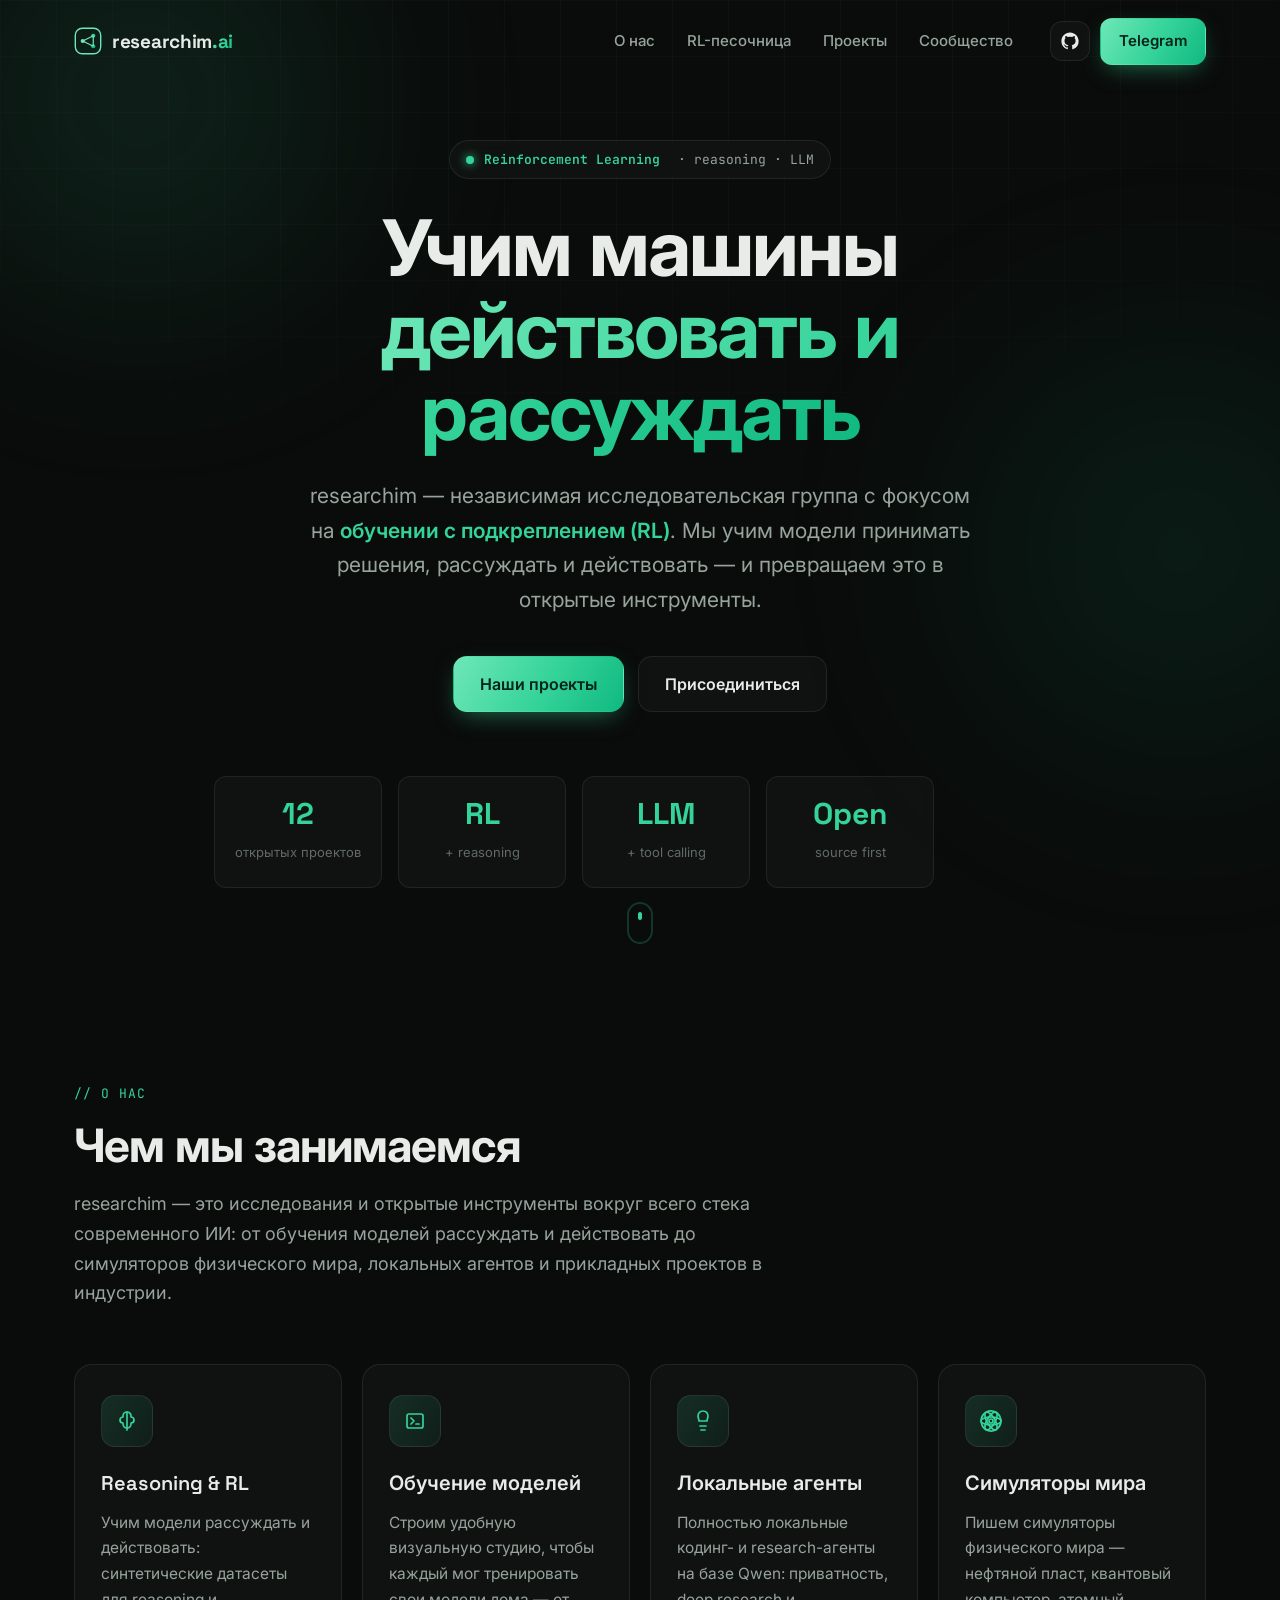
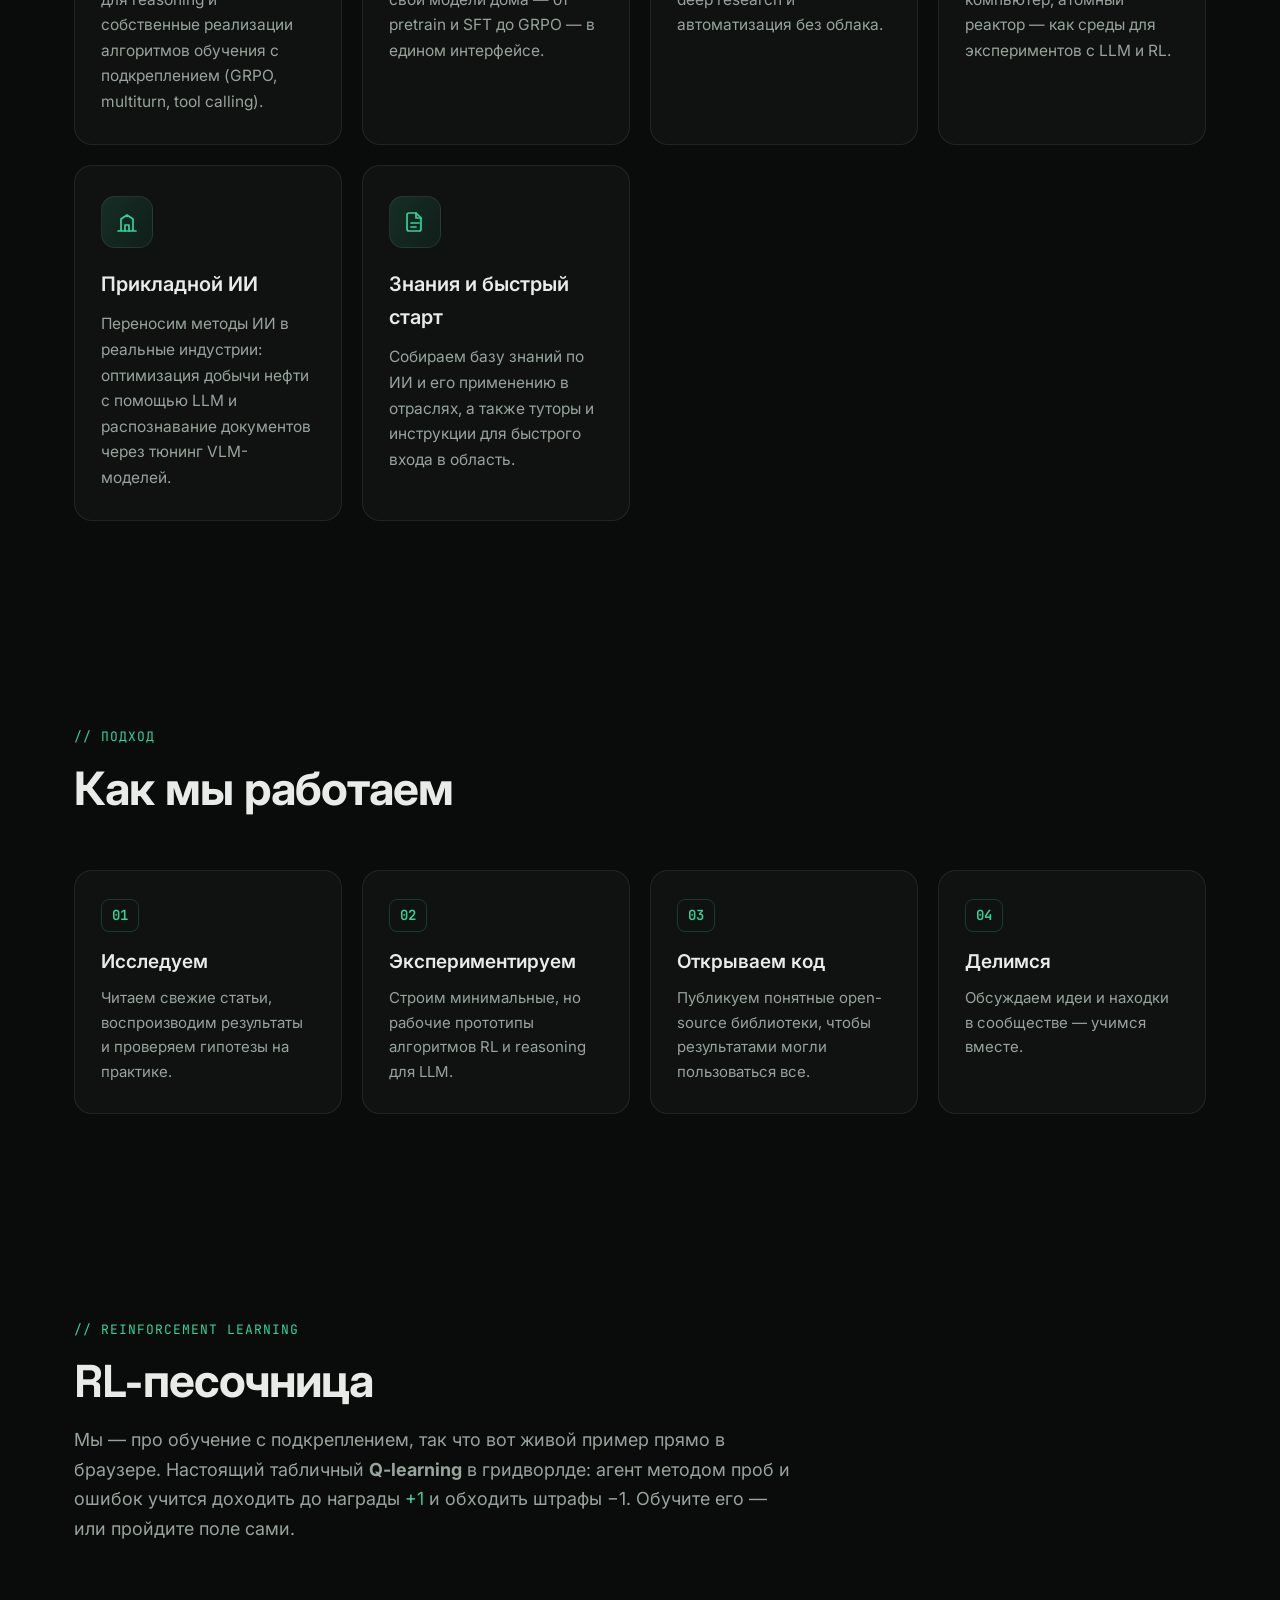
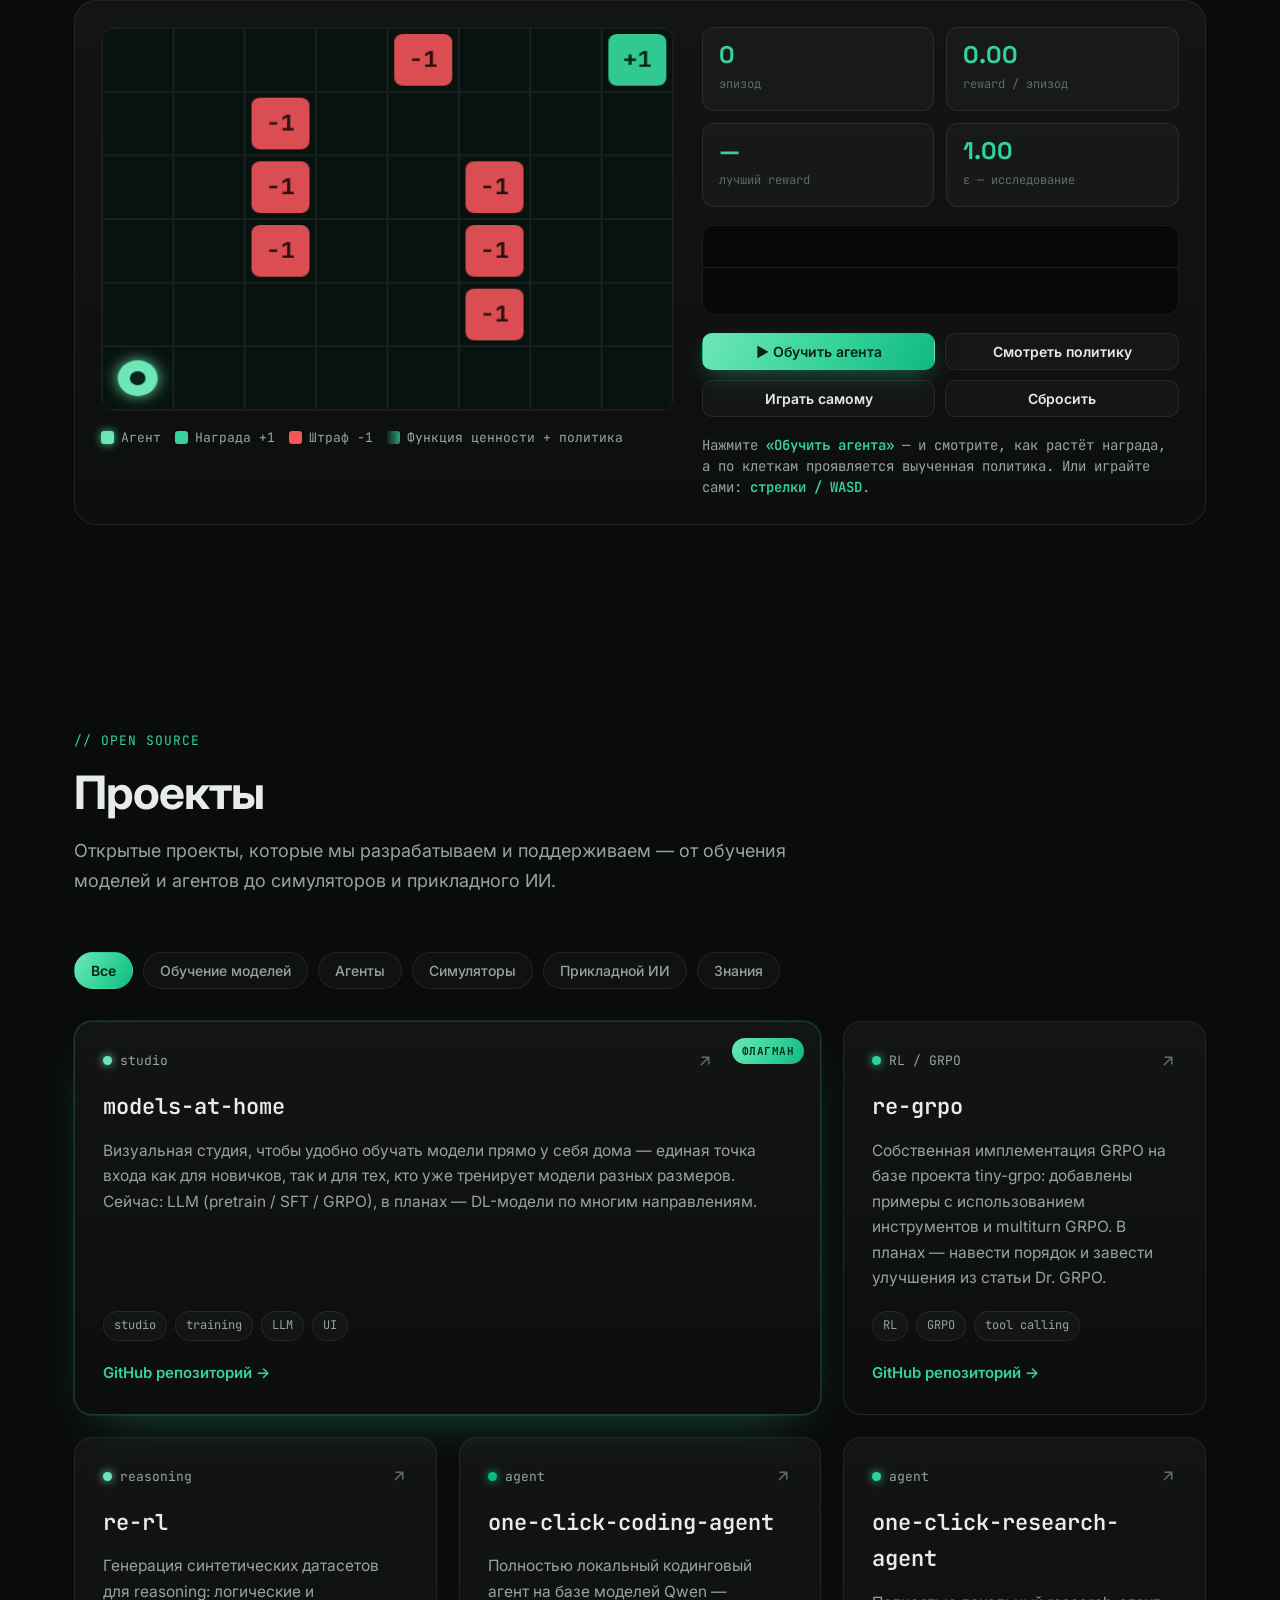
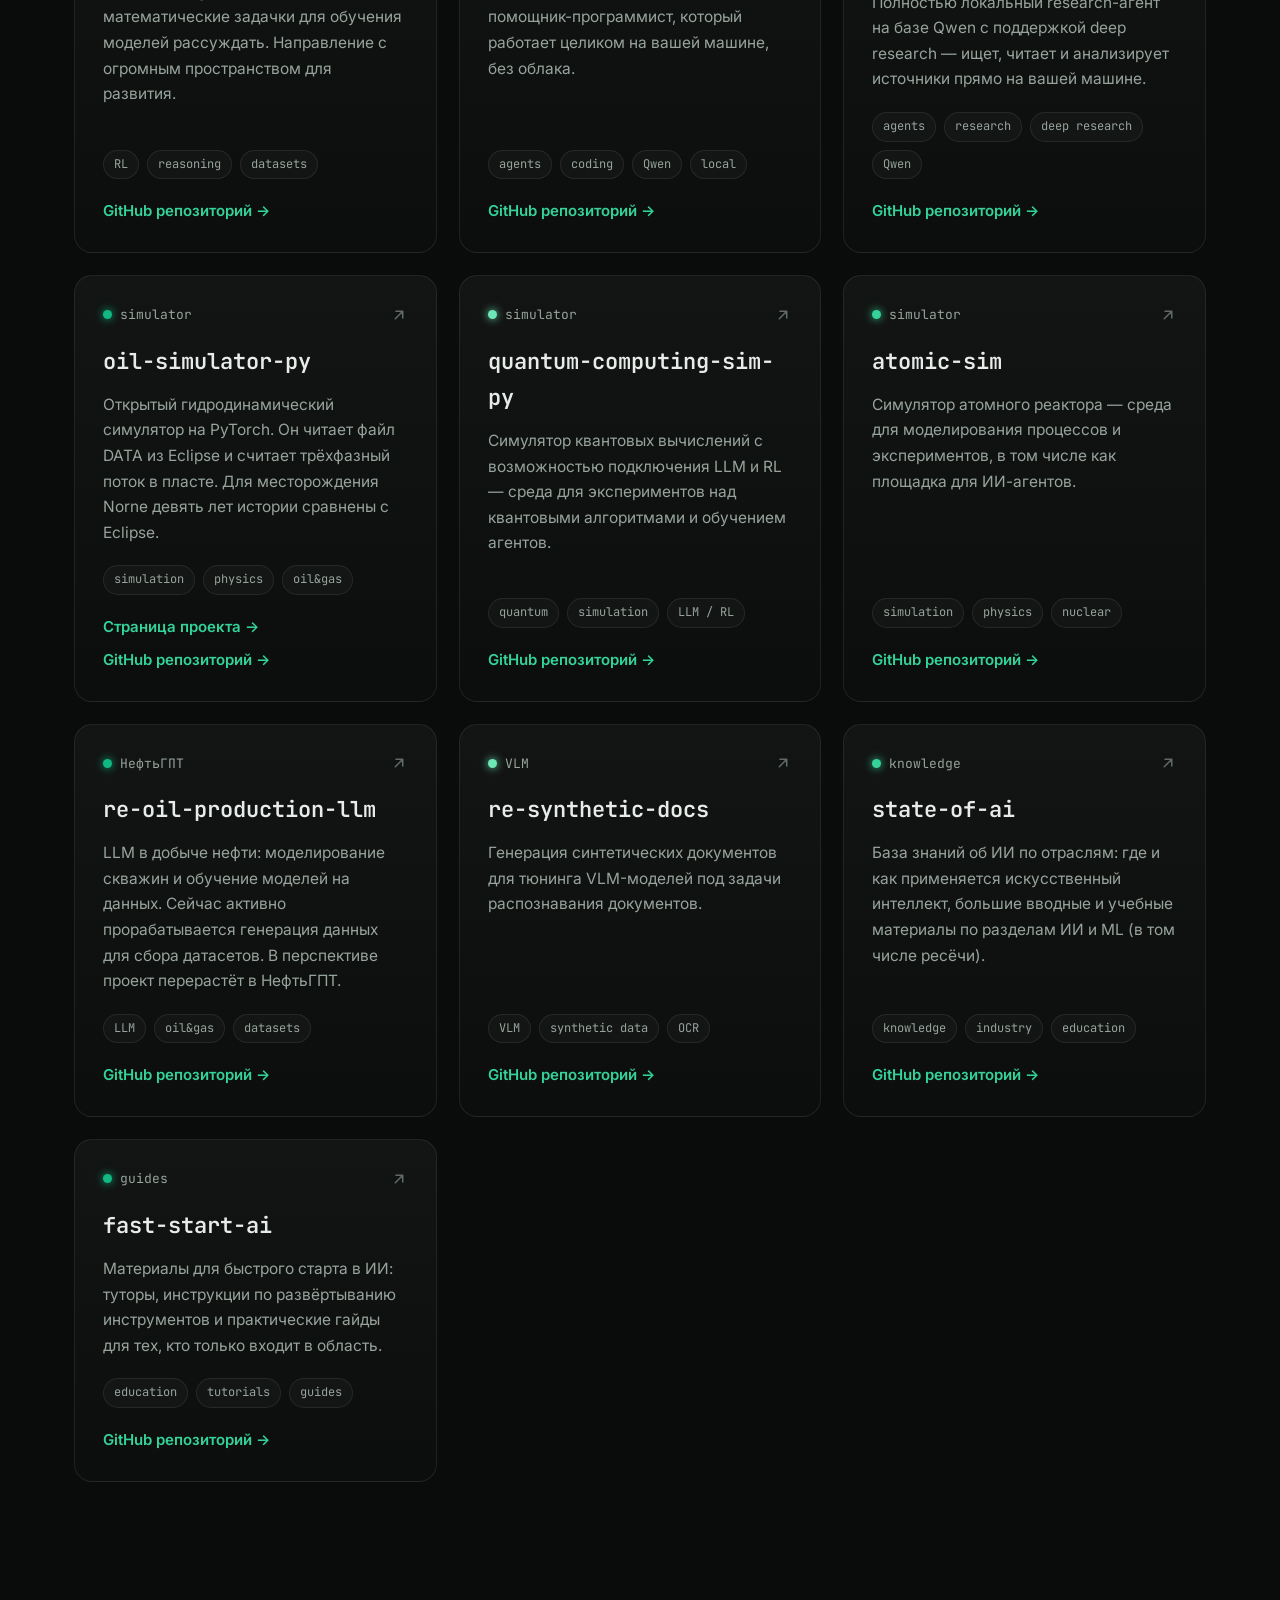
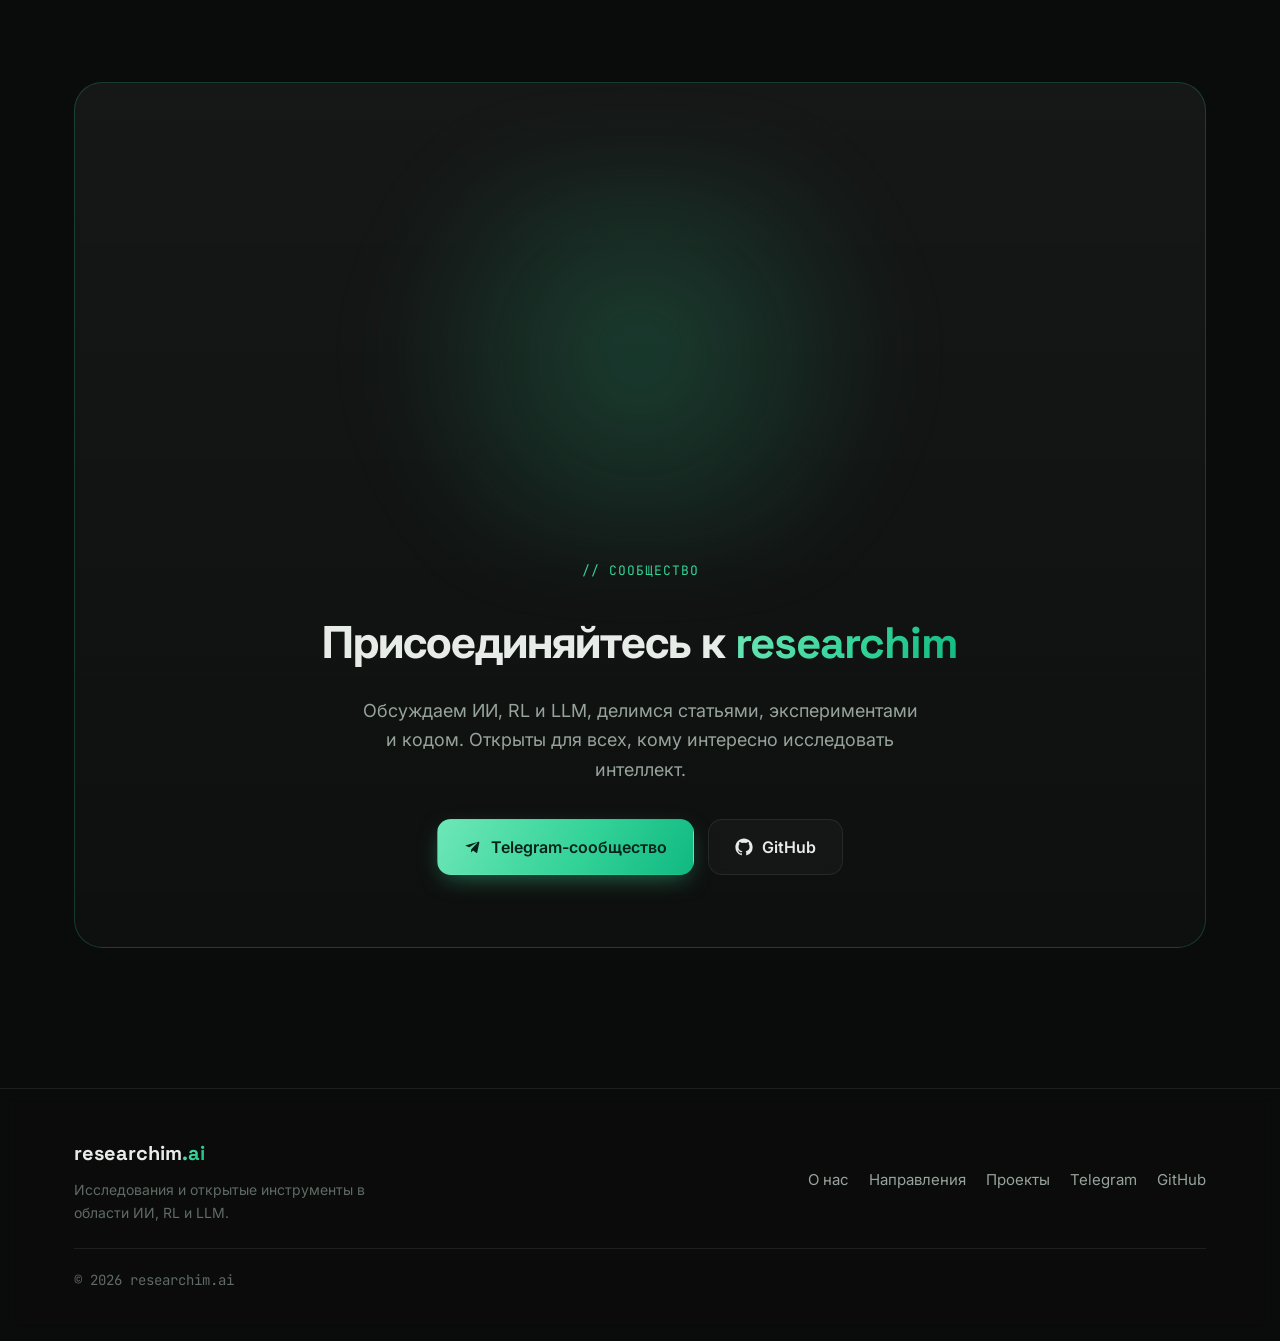
==== commit b9e28dc0: "add oil-simulator page" ====
--- a/index.html
+++ b/index.html
@@ -377,11 +377,14 @@
 						</a>
 					</div>
 					<h3 class="project__name">oil-simulator-py</h3>
-					<p class="project__desc">Полноценный симулятор нефтедобычи. Уже есть моделирование пласта, нагнетательные (закачка воды) и добывающие скважины. Дальше — связность между скважинами и остальная инфраструктура.</p>
+					<p class="project__desc">Открытый гидродинамический симулятор на PyTorch. Он читает файл DATA из Eclipse и считает трёхфазный поток в пласте. Для месторождения Norne девять лет истории сравнены с Eclipse.</p>
 					<div class="project__tags">
 						<span>simulation</span><span>physics</span><span>oil&amp;gas</span>
 					</div>
-					<a href="https://github.com/researchim-ai/oil-simulator-py" target="_blank" rel="noopener noreferrer" class="project__link">GitHub репозиторий →</a>
+					<div class="project__links">
+						<a href="oil-simulator/" class="project__link">Страница проекта →</a>
+						<a href="https://github.com/researchim-ai/oil-simulator-py" target="_blank" rel="noopener noreferrer" class="project__link">GitHub репозиторий →</a>
+					</div>
 				</article>
 
 				<!-- quantum-computing-sim-py -->
--- a/src/main.css
+++ b/src/main.css
@@ -639,6 +639,7 @@
 	border: 1px solid var(--border);
 	padding: 4px 10px; border-radius: 999px;
 }
+.project__links { display: flex; flex-wrap: wrap; gap: 8px 18px; }
 .project__link { font-weight: 600; font-size: 15px; color: var(--accent); transition: color 0.2s; }
 .project__link:hover { color: var(--accent-bright); }
 
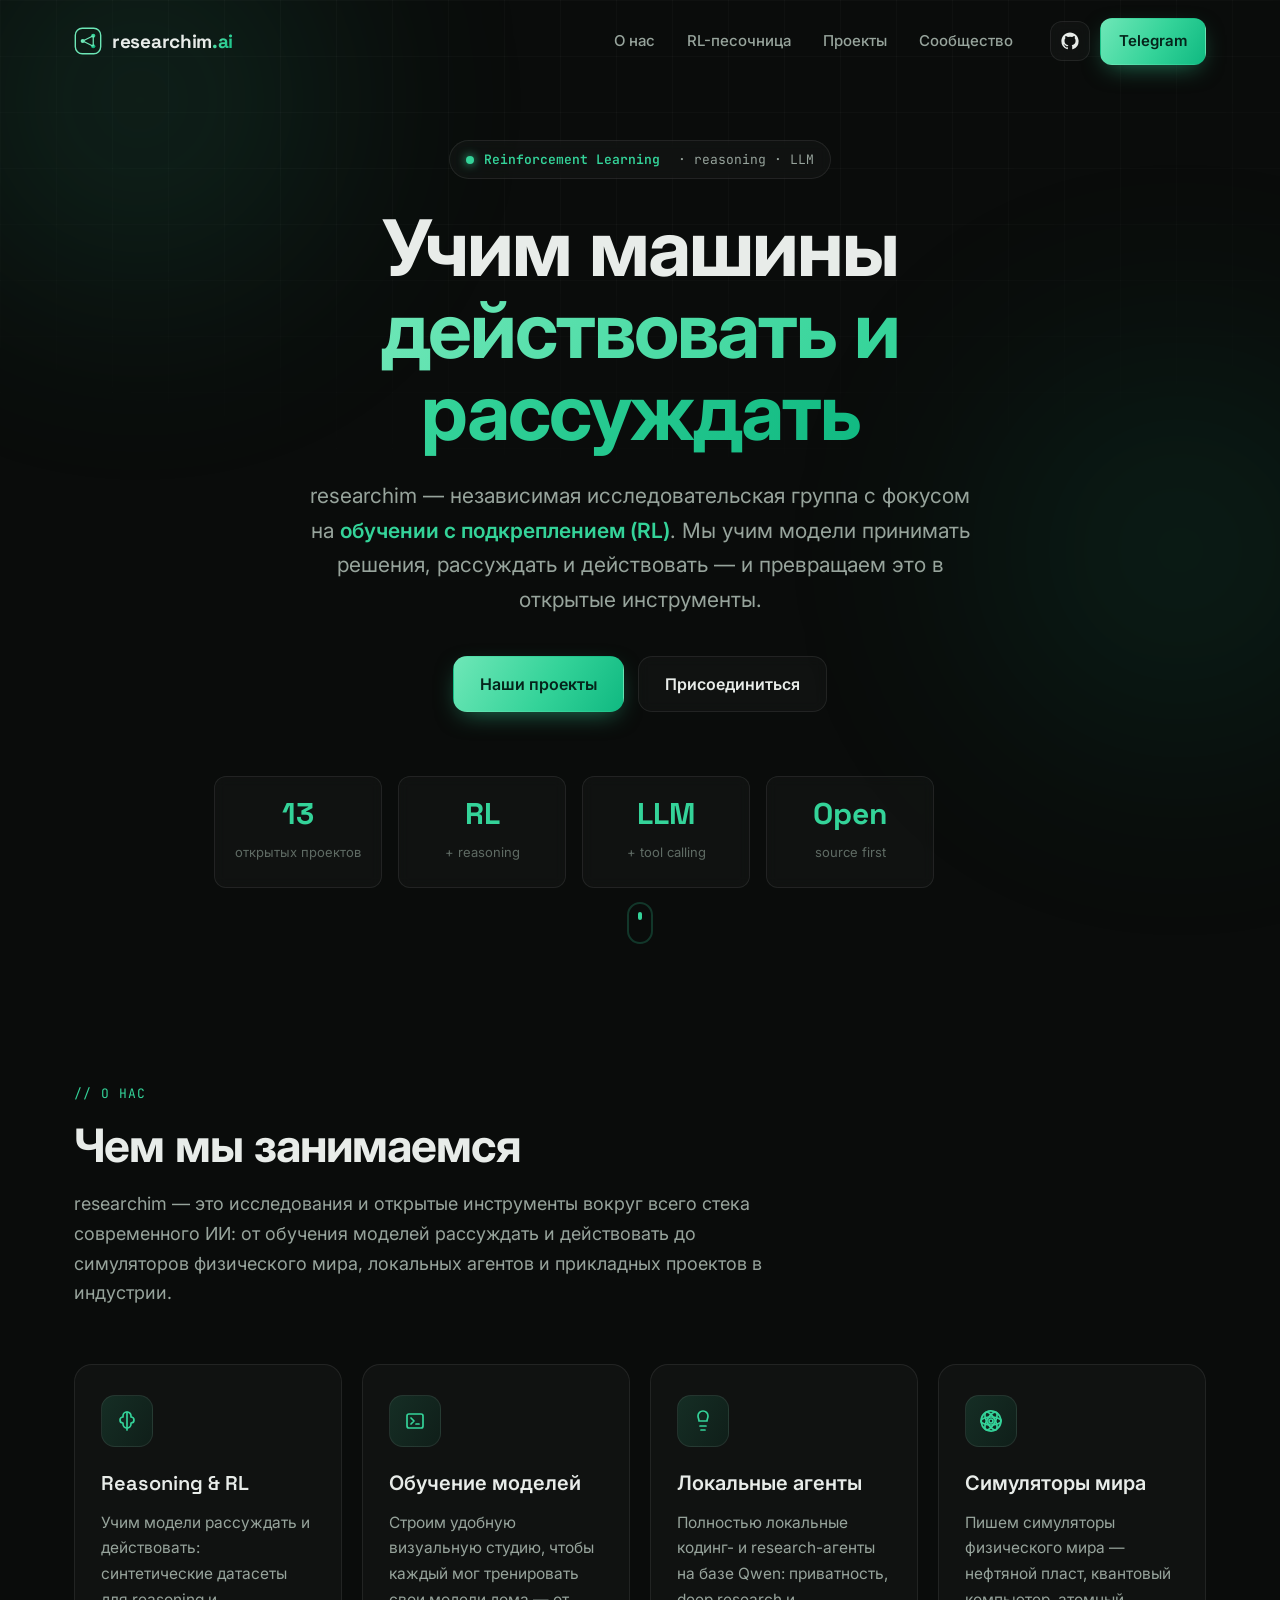
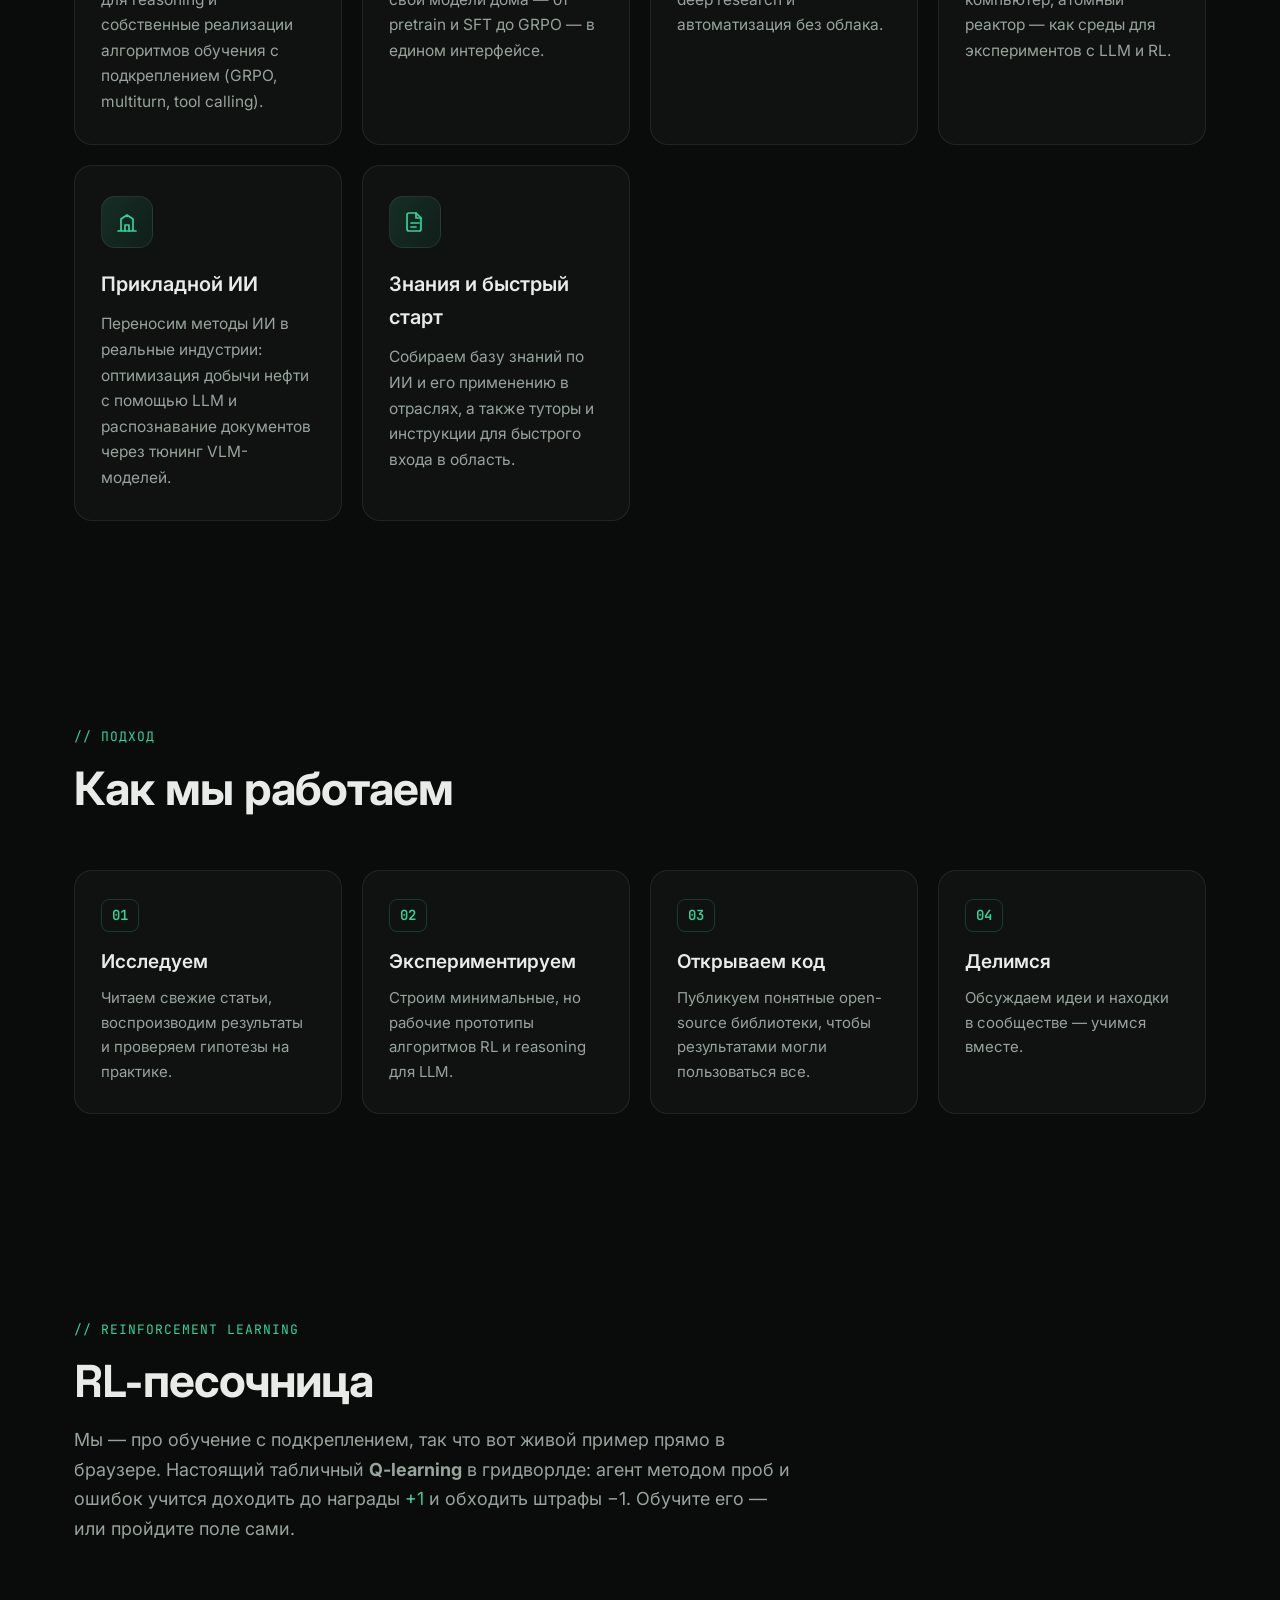
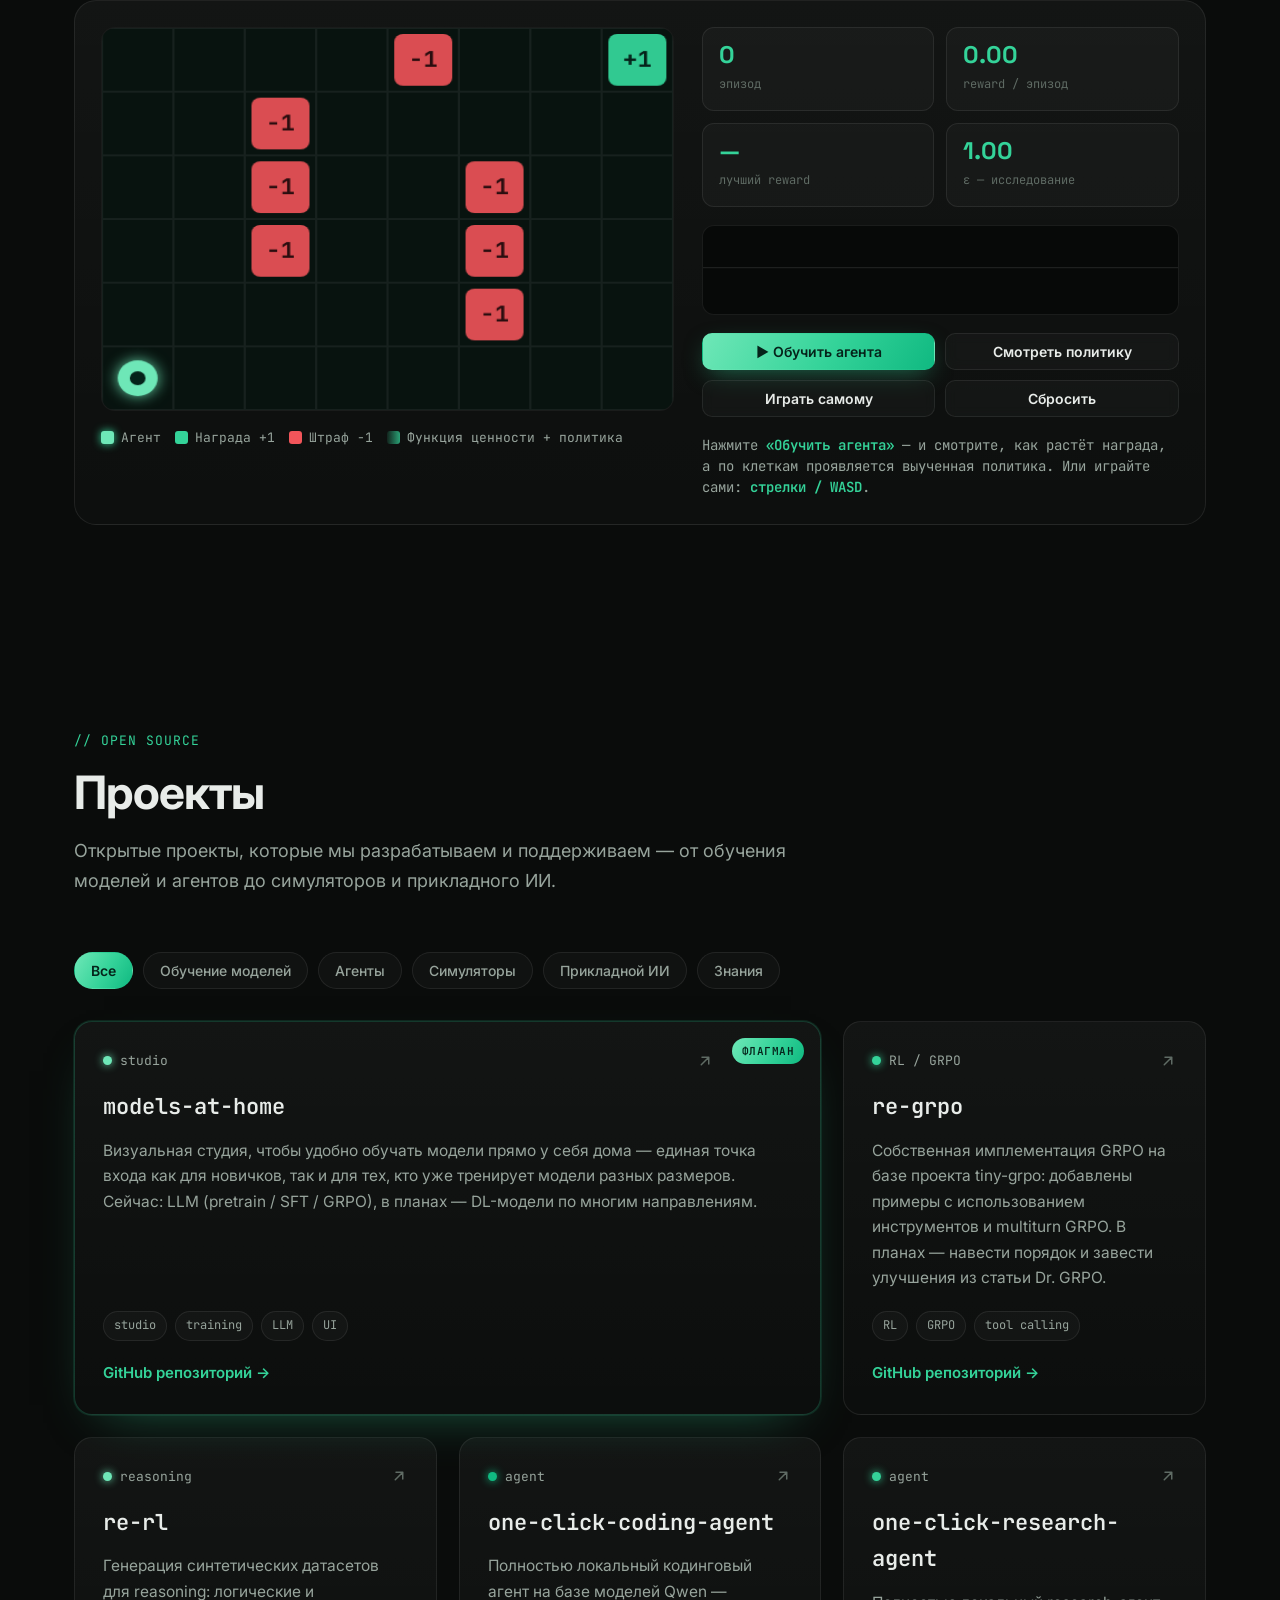
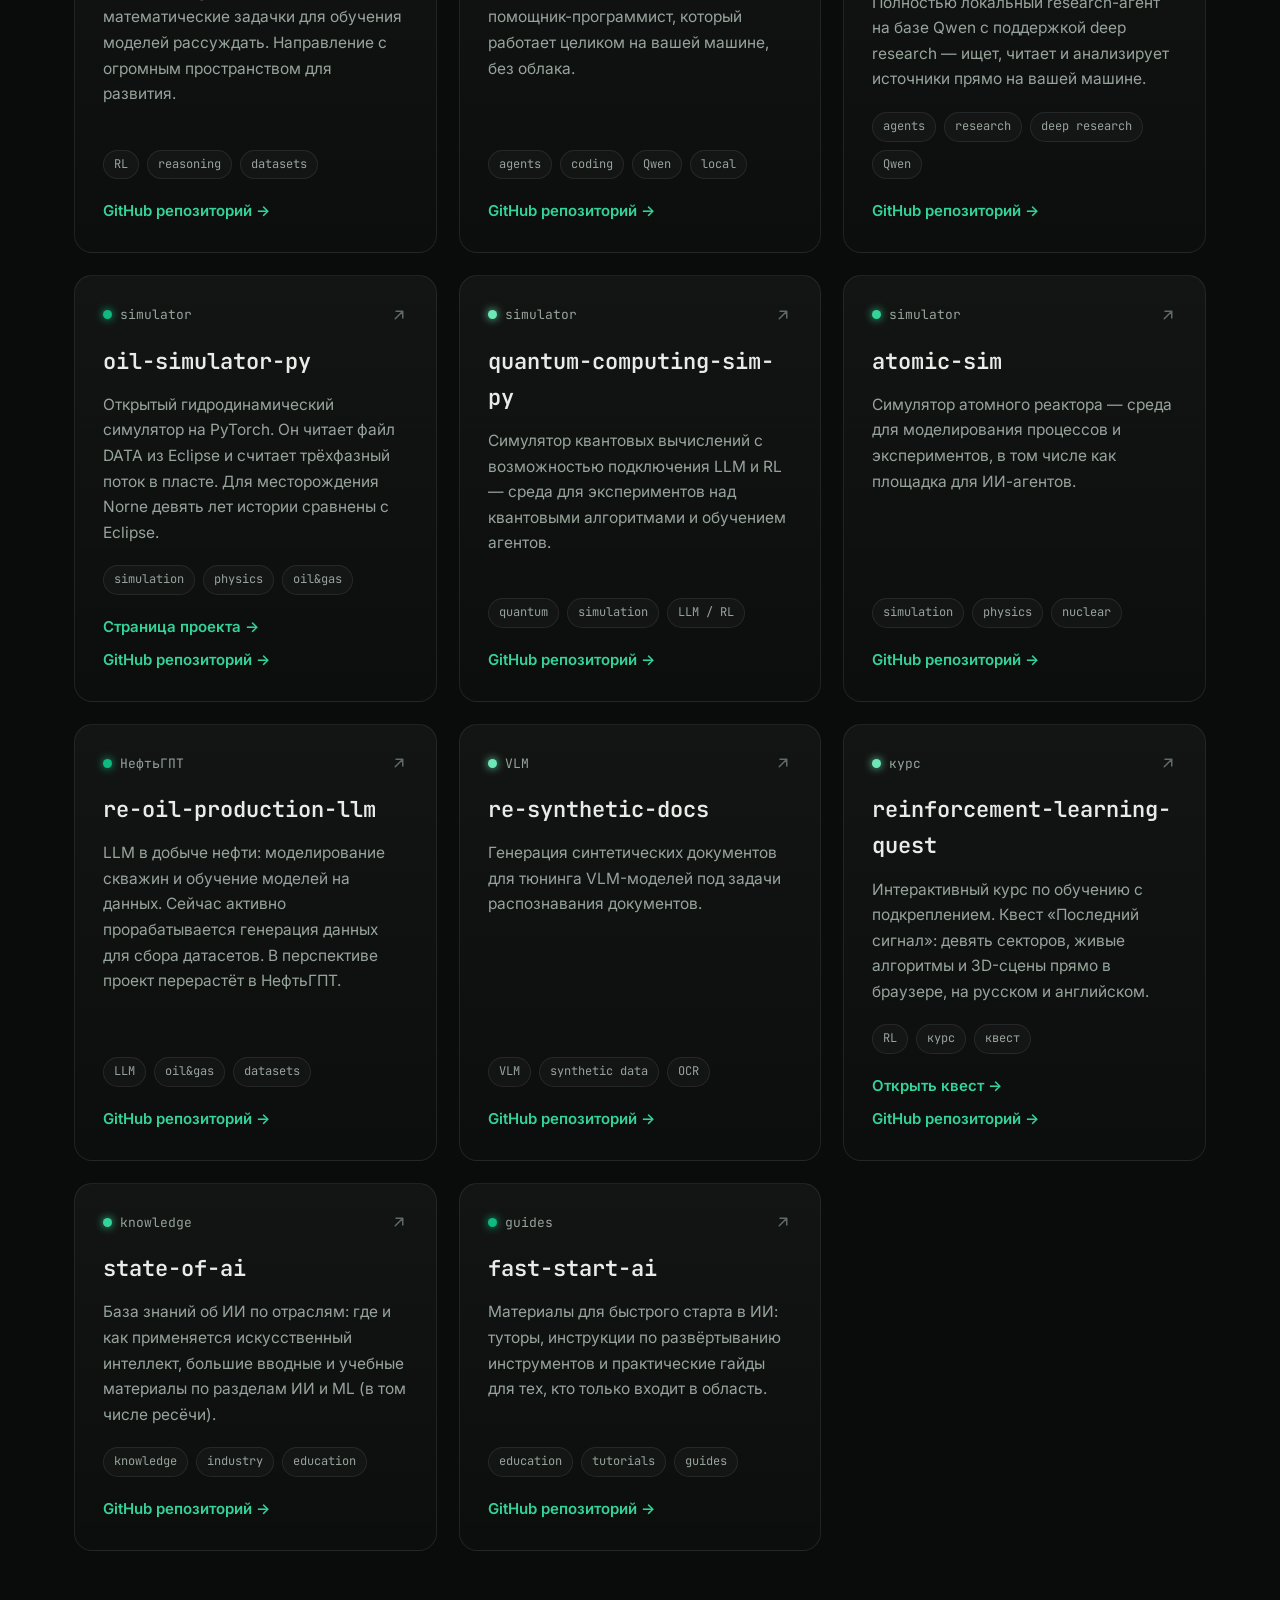
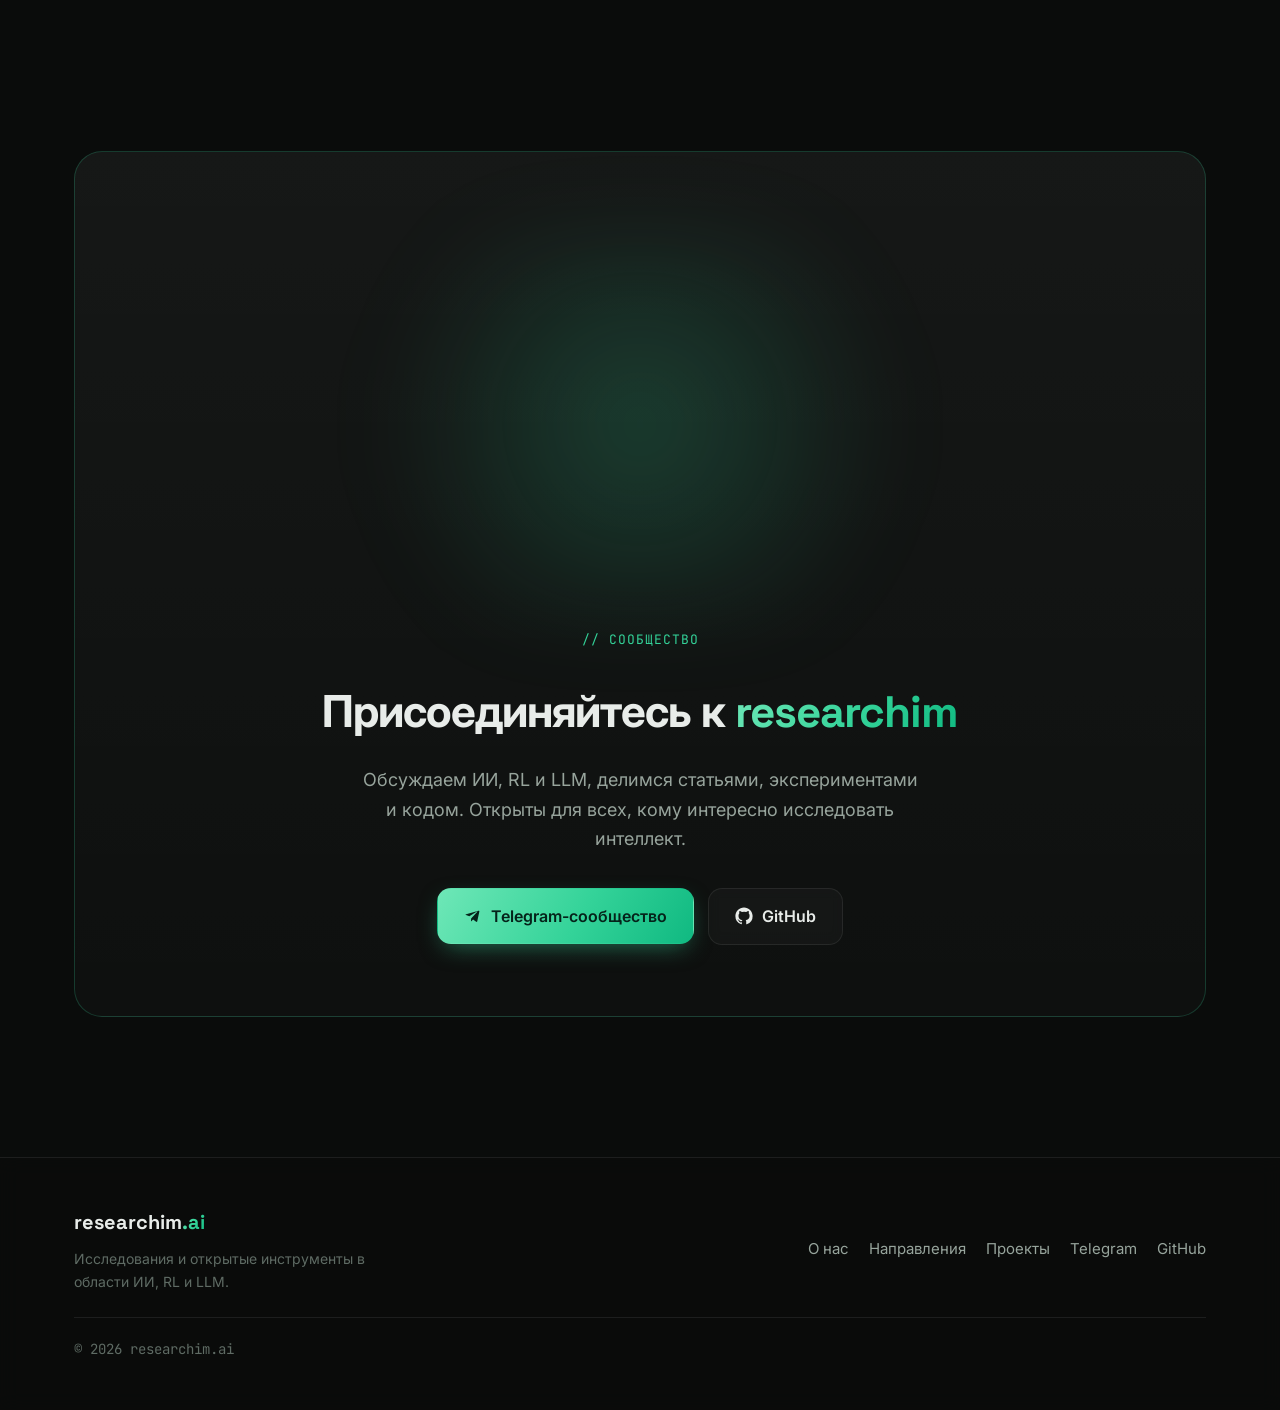
==== commit ec11d3cc: "rl quest init" ====
--- a/index.html
+++ b/index.html
@@ -102,7 +102,7 @@
 
 				<div class="hero__stats">
 					<div class="stat">
-						<span class="stat__num" data-count="12">0</span>
+						<span class="stat__num" data-count="13">0</span>
 						<span class="stat__label">открытых проектов</span>
 					</div>
 					<div class="stat">
@@ -449,6 +449,25 @@
 						<span>VLM</span><span>synthetic data</span><span>OCR</span>
 					</div>
 					<a href="https://github.com/researchim-ai/re-synthetic-docs" target="_blank" rel="noopener noreferrer" class="project__link">GitHub репозиторий →</a>
+				</article>
+
+				<!-- reinforcement-learning-quest -->
+				<article class="project reveal" data-cat="knowledge">
+					<div class="project__top">
+						<span class="project__lang"><span class="dot dot--cyan"></span>курс</span>
+						<a href="https://github.com/researchim-ai/reinforcement-learning-course" target="_blank" rel="noopener noreferrer" class="project__ext" aria-label="Открыть на GitHub">
+							<svg viewBox="0 0 24 24" width="18" height="18" fill="none" stroke="currentColor" stroke-width="2" stroke-linecap="round" stroke-linejoin="round"><path d="M7 17 17 7M8 7h9v9"/></svg>
+						</a>
+					</div>
+					<h3 class="project__name">reinforcement-learning-quest</h3>
+					<p class="project__desc">Интерактивный курс по обучению с подкреплением. Квест «Последний сигнал»: девять секторов, живые алгоритмы и 3D-сцены прямо в браузере, на русском и английском.</p>
+					<div class="project__tags">
+						<span>RL</span><span>курс</span><span>квест</span>
+					</div>
+					<div class="project__links">
+						<a href="reinforcement-learning-quest/" class="project__link">Открыть квест →</a>
+						<a href="https://github.com/researchim-ai/reinforcement-learning-course" target="_blank" rel="noopener noreferrer" class="project__link">GitHub репозиторий →</a>
+					</div>
 				</article>
 
 				<!-- state-of-ai -->
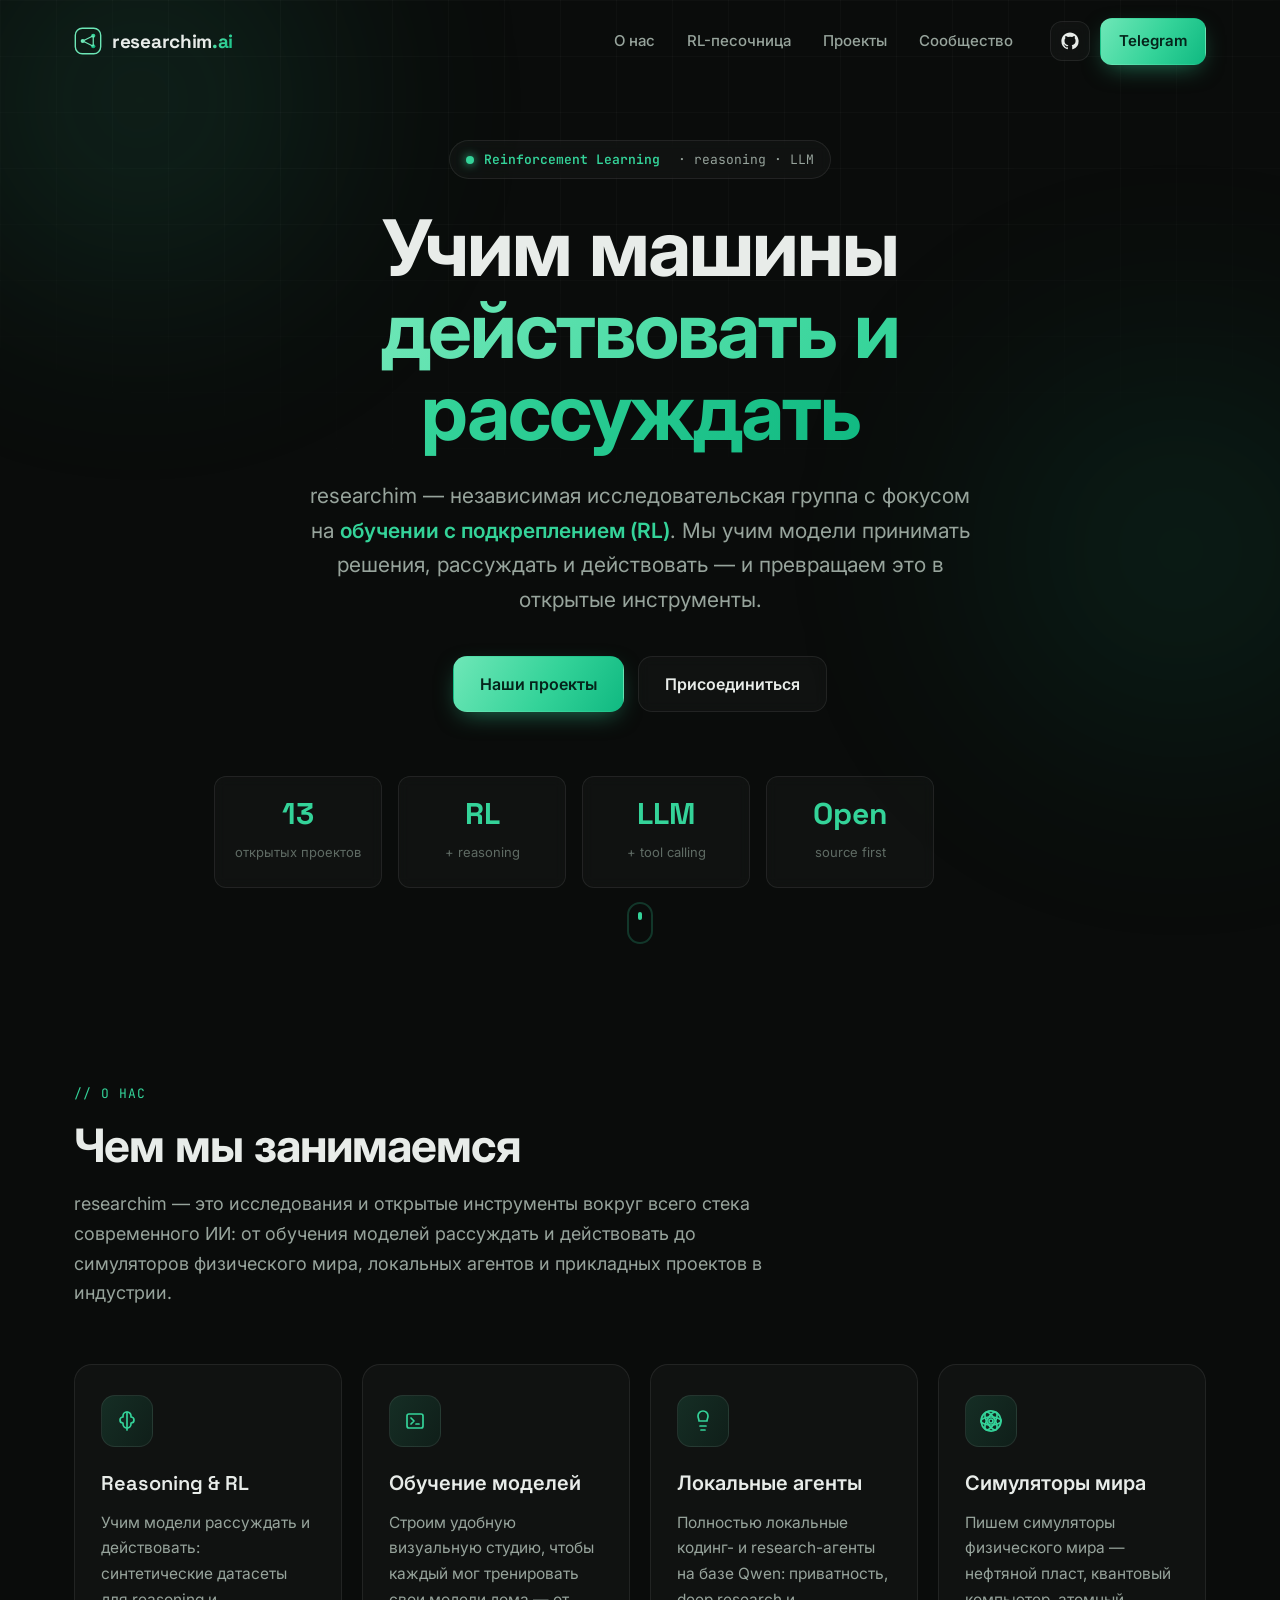
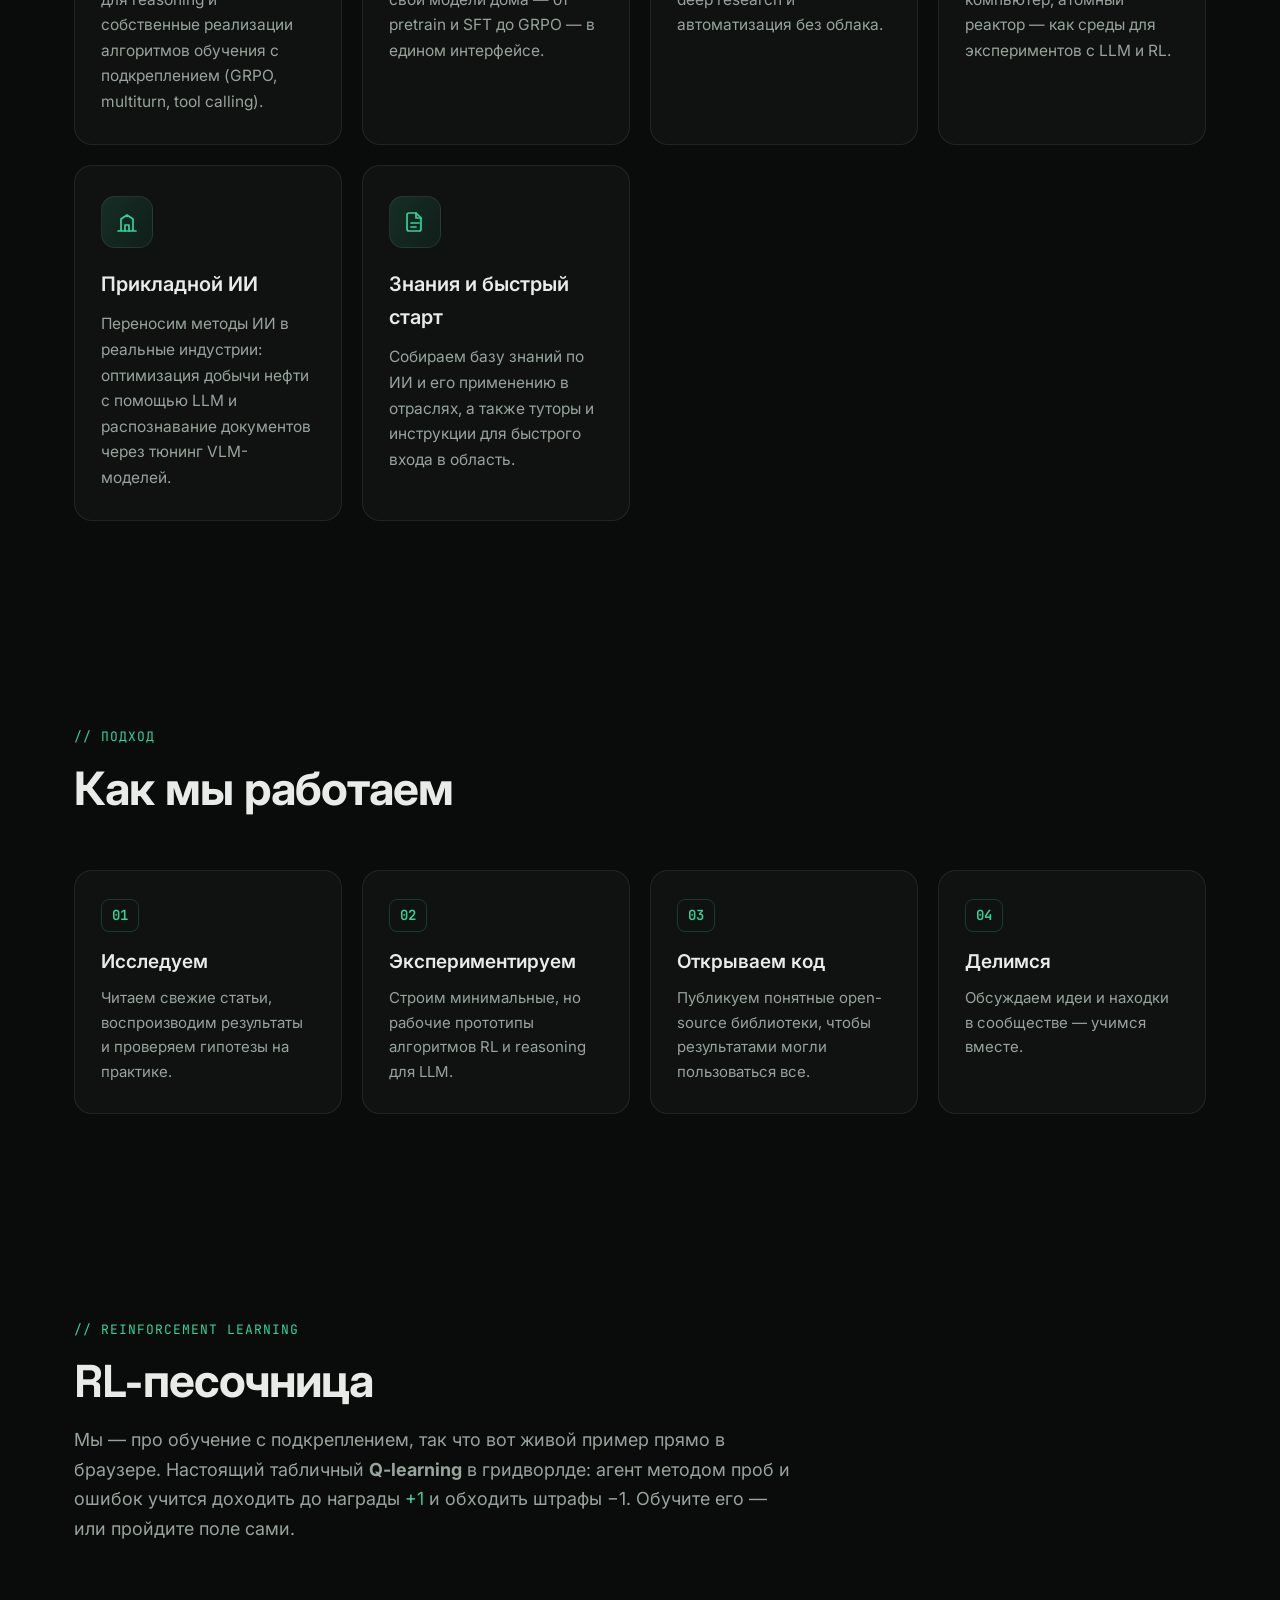
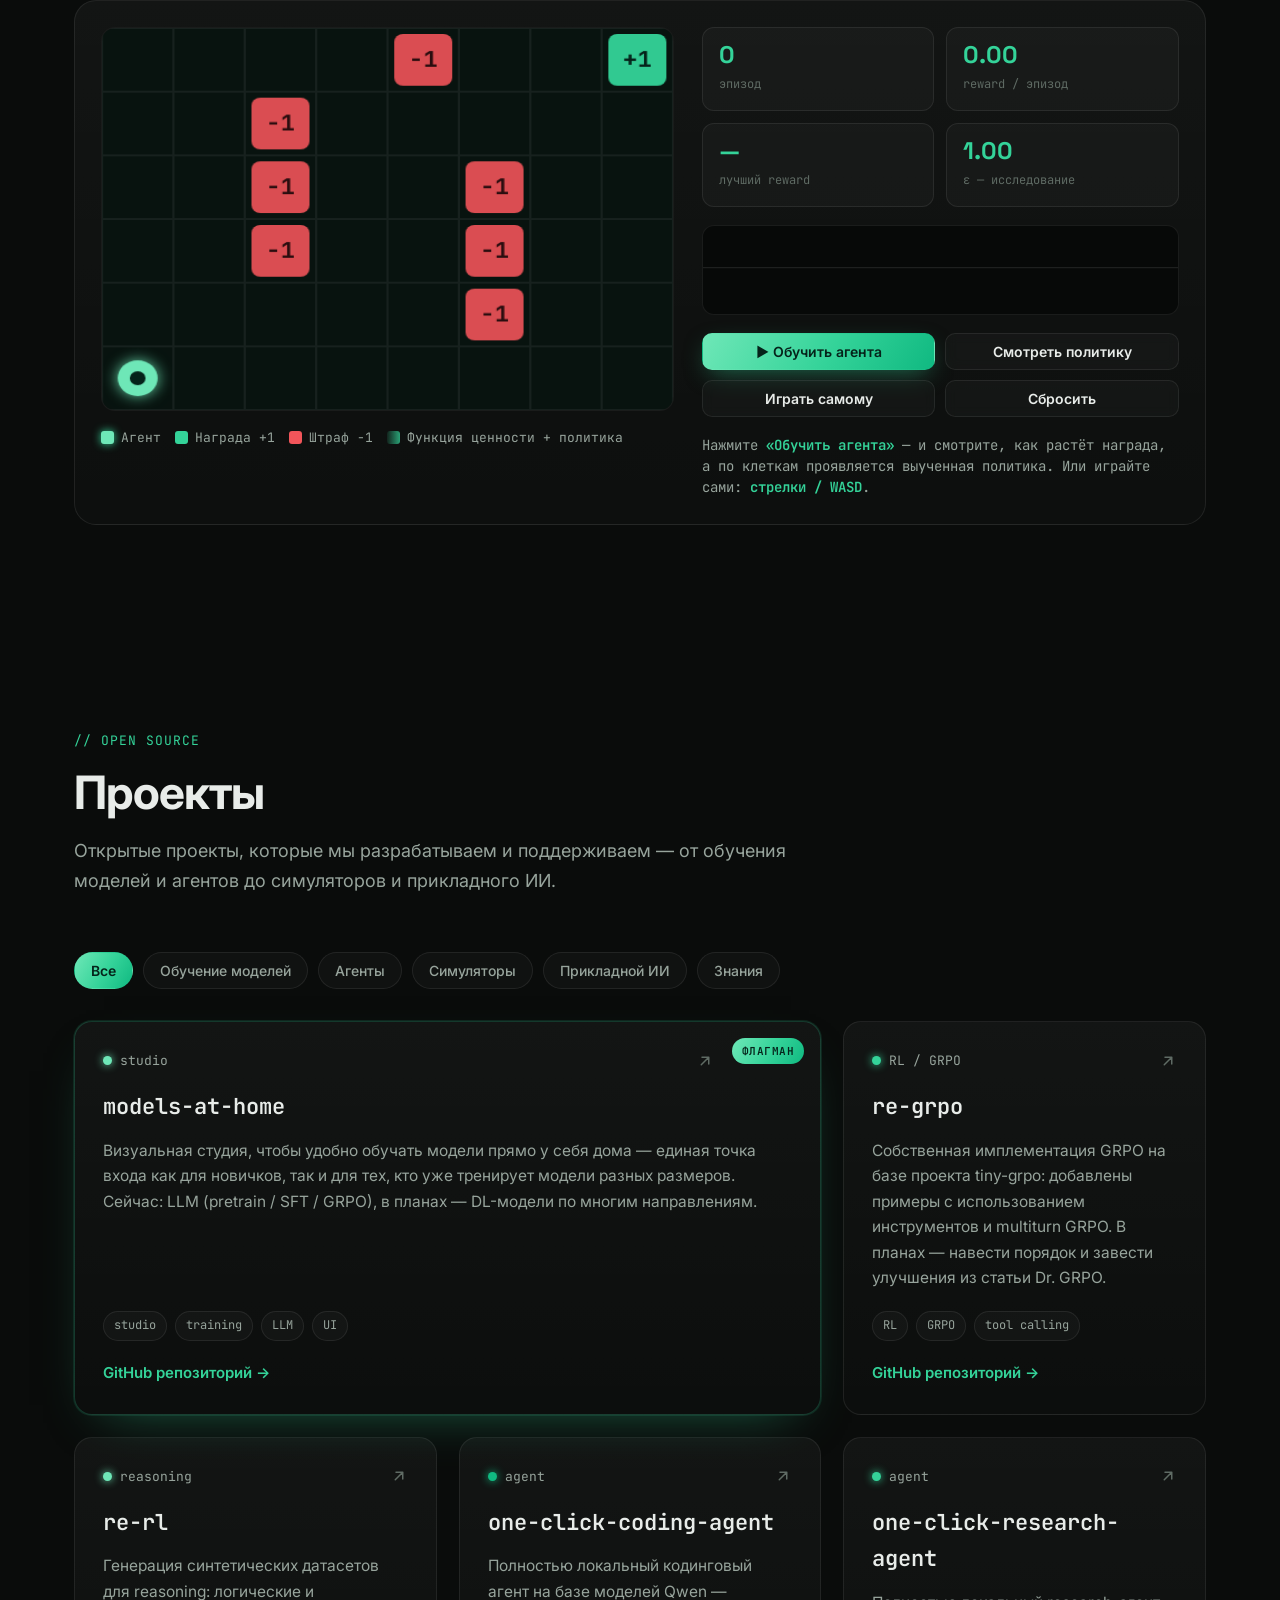
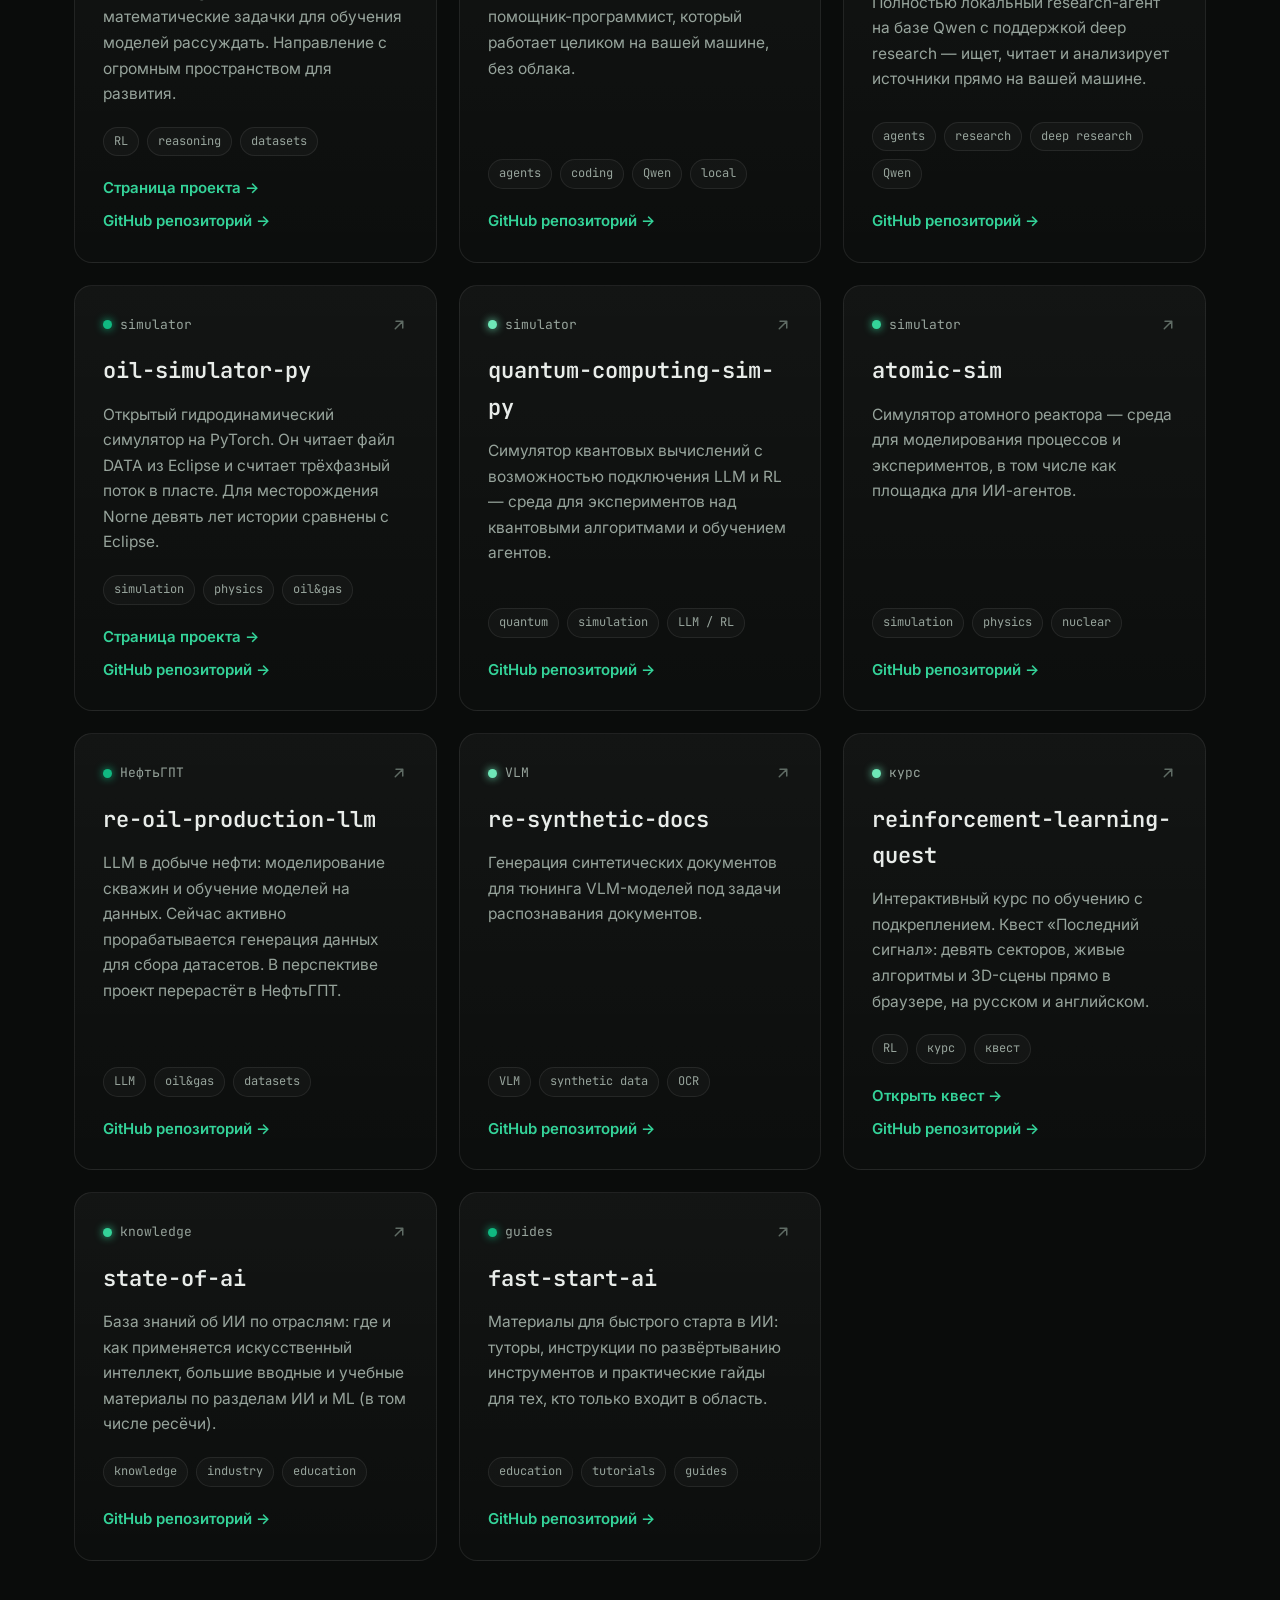
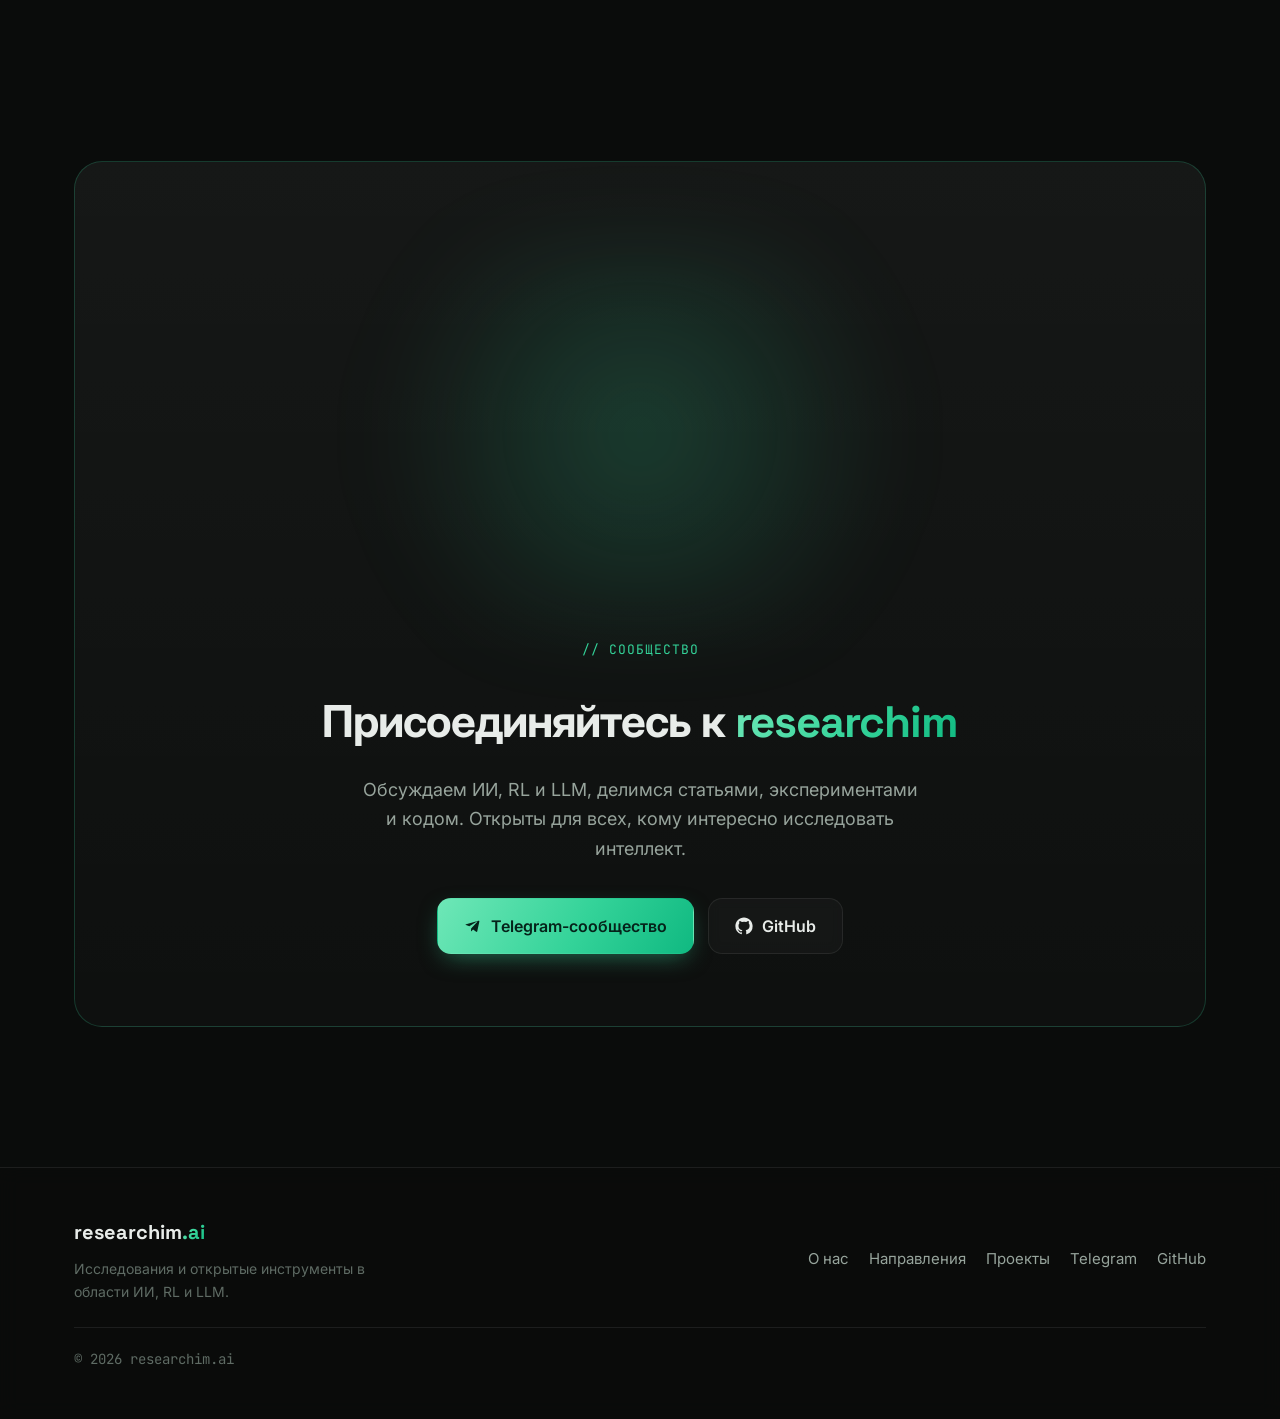
==== commit 7b324b56: "re rl added" ====
--- a/index.html
+++ b/index.html
@@ -333,7 +333,10 @@
 					<div class="project__tags">
 						<span>RL</span><span>reasoning</span><span>datasets</span>
 					</div>
-					<a href="https://github.com/researchim-ai/re-rl" target="_blank" rel="noopener noreferrer" class="project__link">GitHub репозиторий →</a>
+					<div class="project__links">
+						<a href="re-rl/" class="project__link">Страница проекта →</a>
+						<a href="https://github.com/researchim-ai/re-rl" target="_blank" rel="noopener noreferrer" class="project__link">GitHub репозиторий →</a>
+					</div>
 				</article>
 
 				<!-- one-click-coding-agent -->
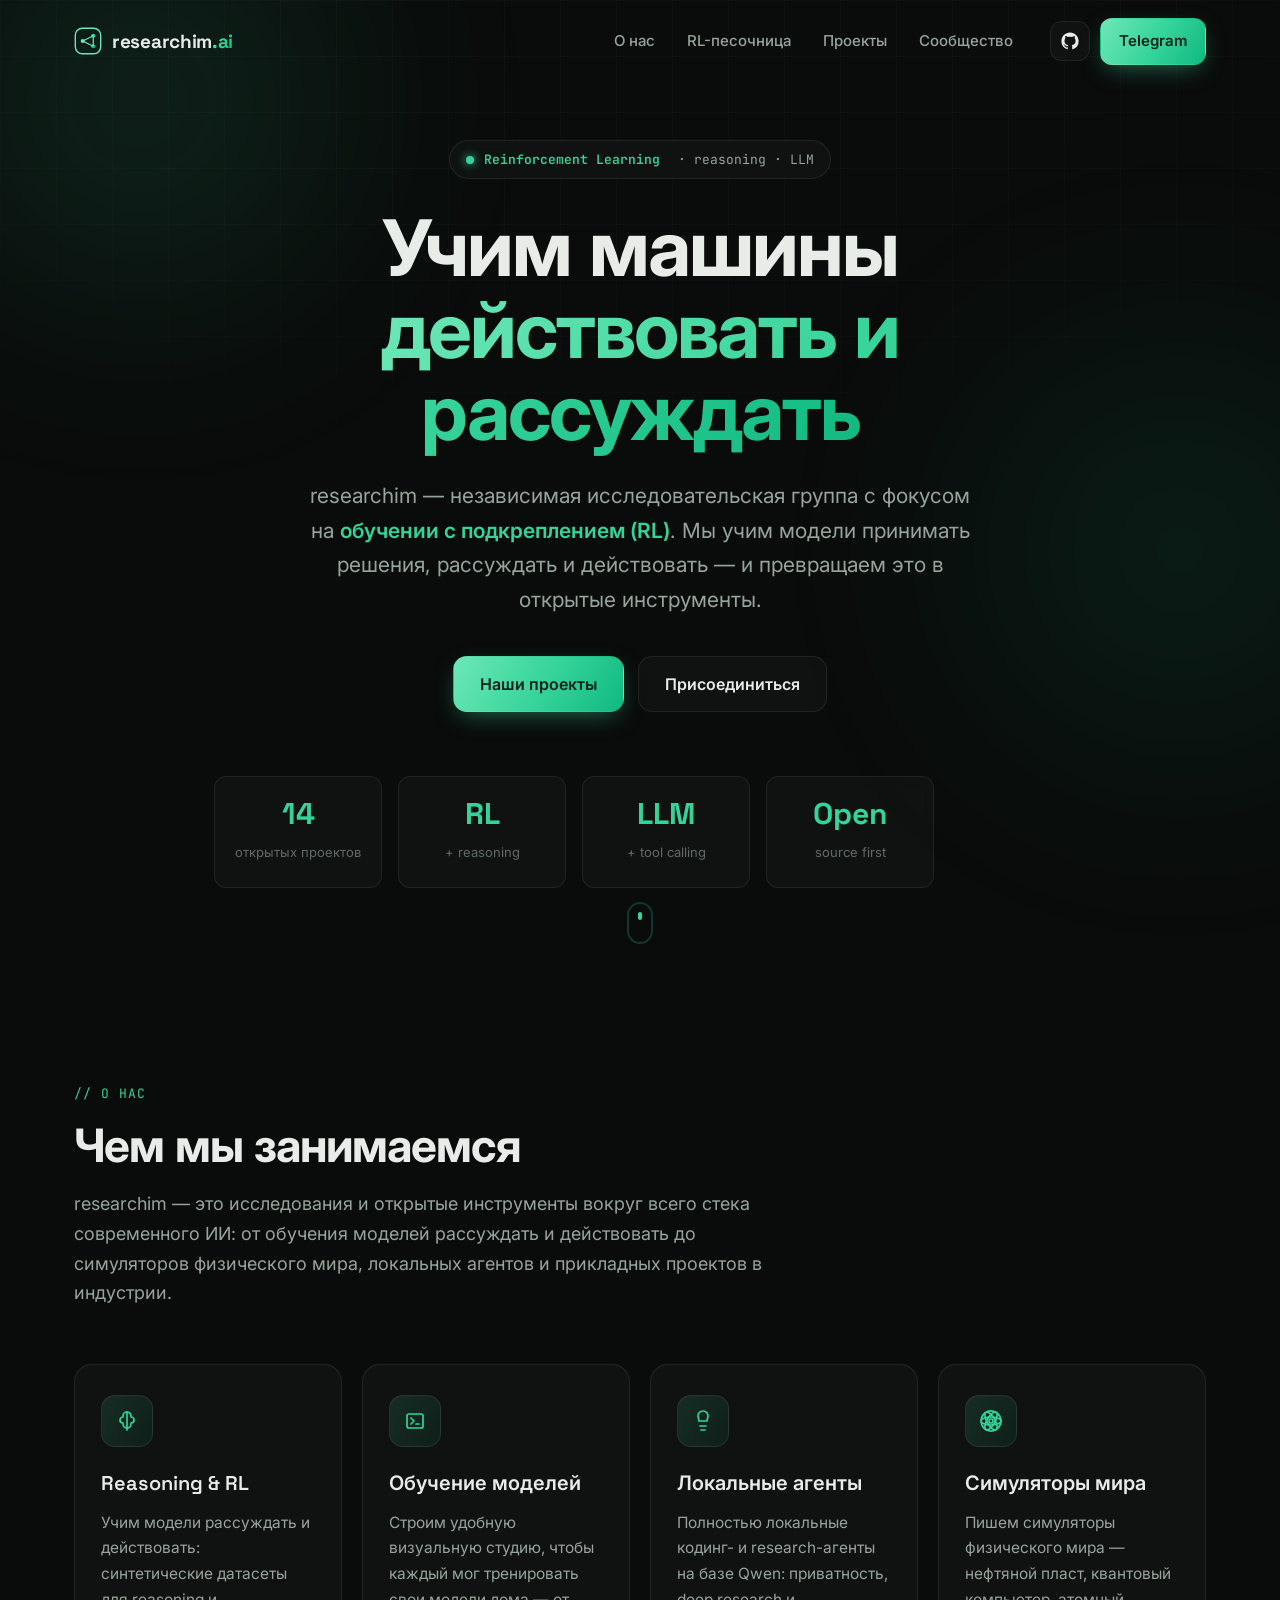
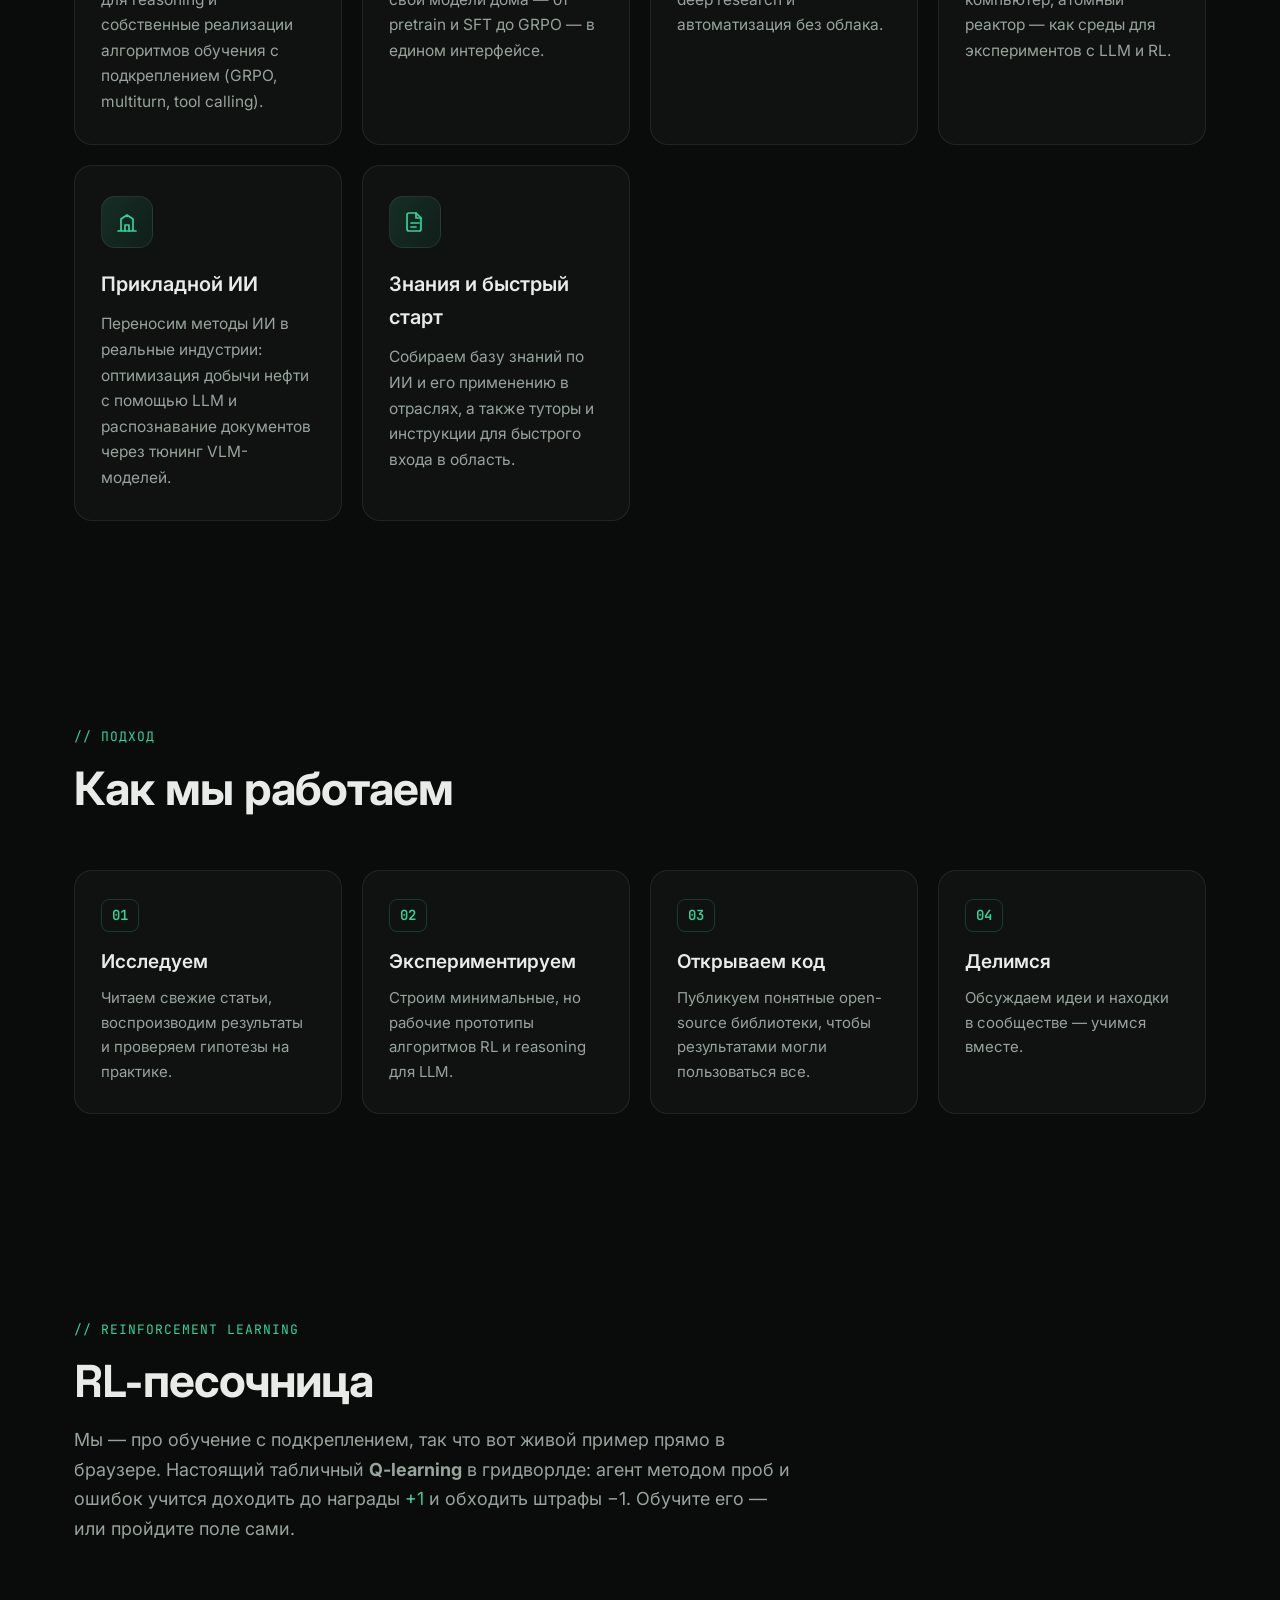
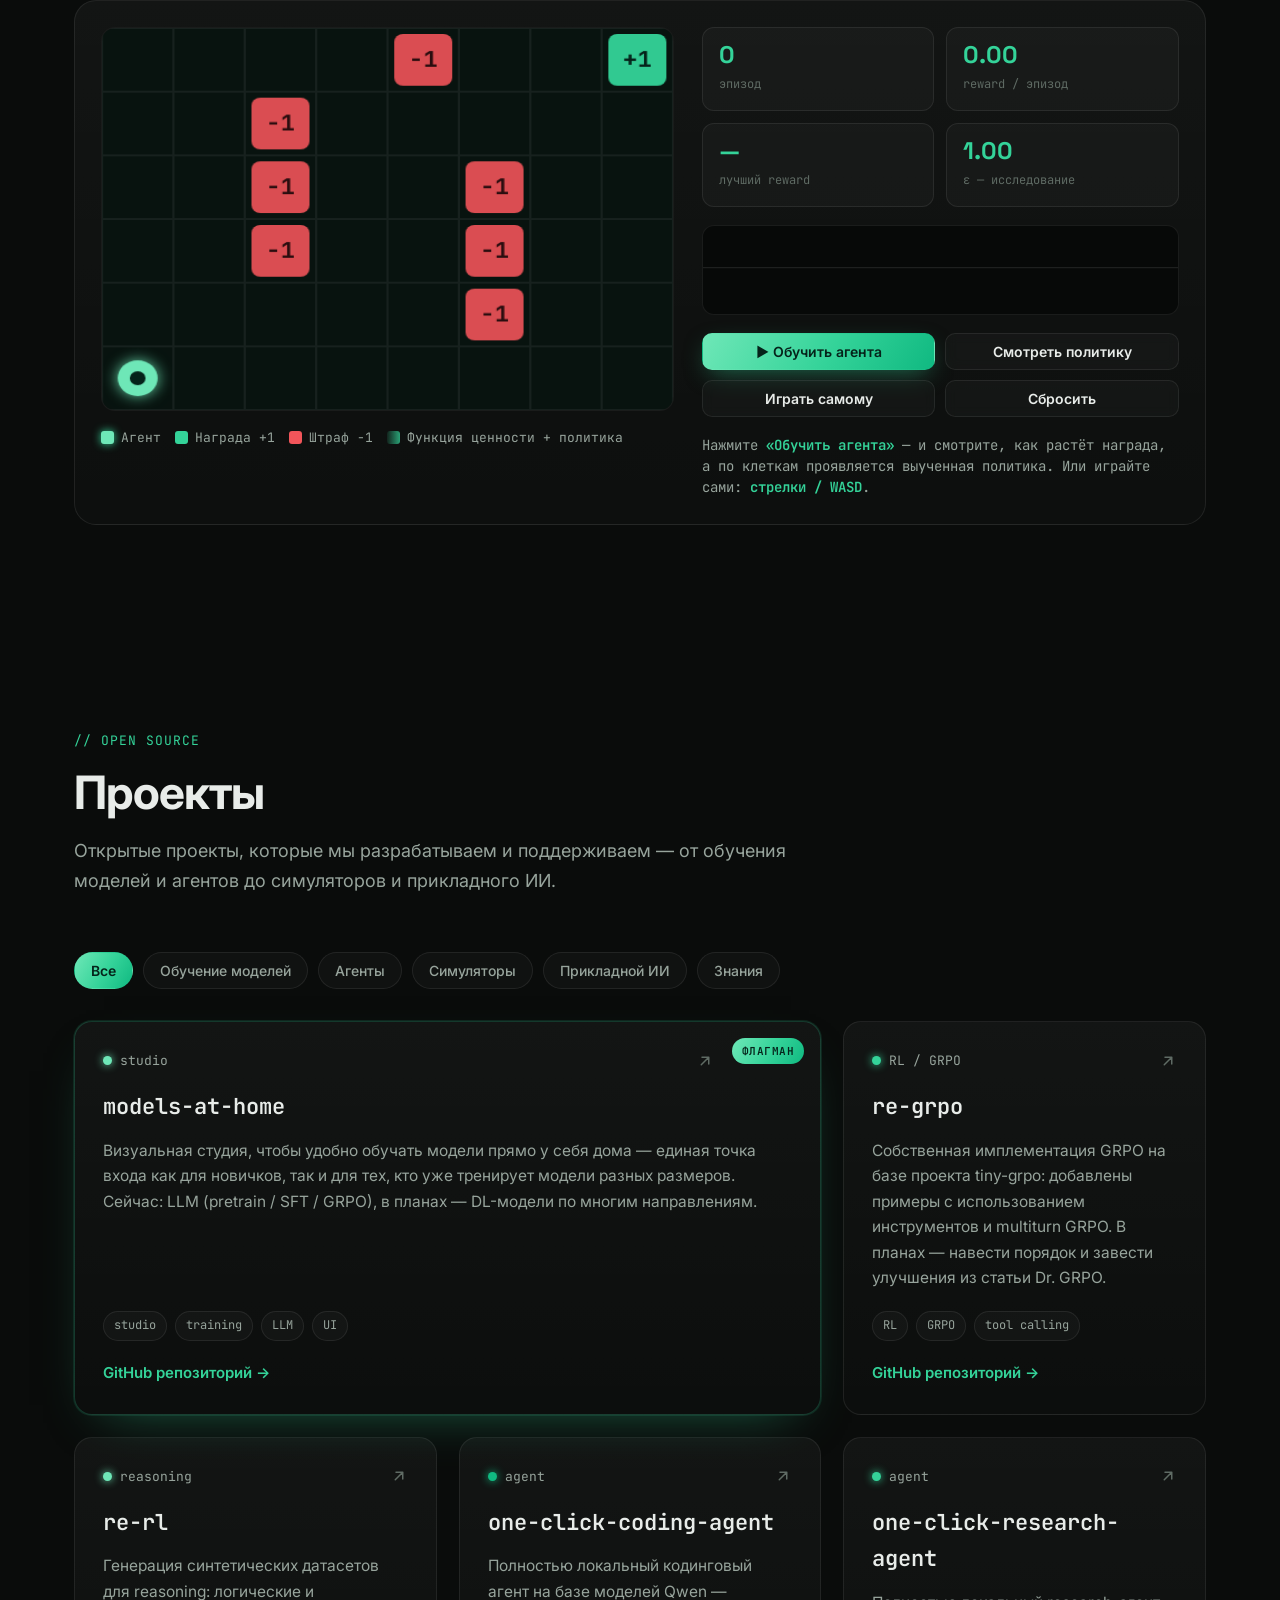
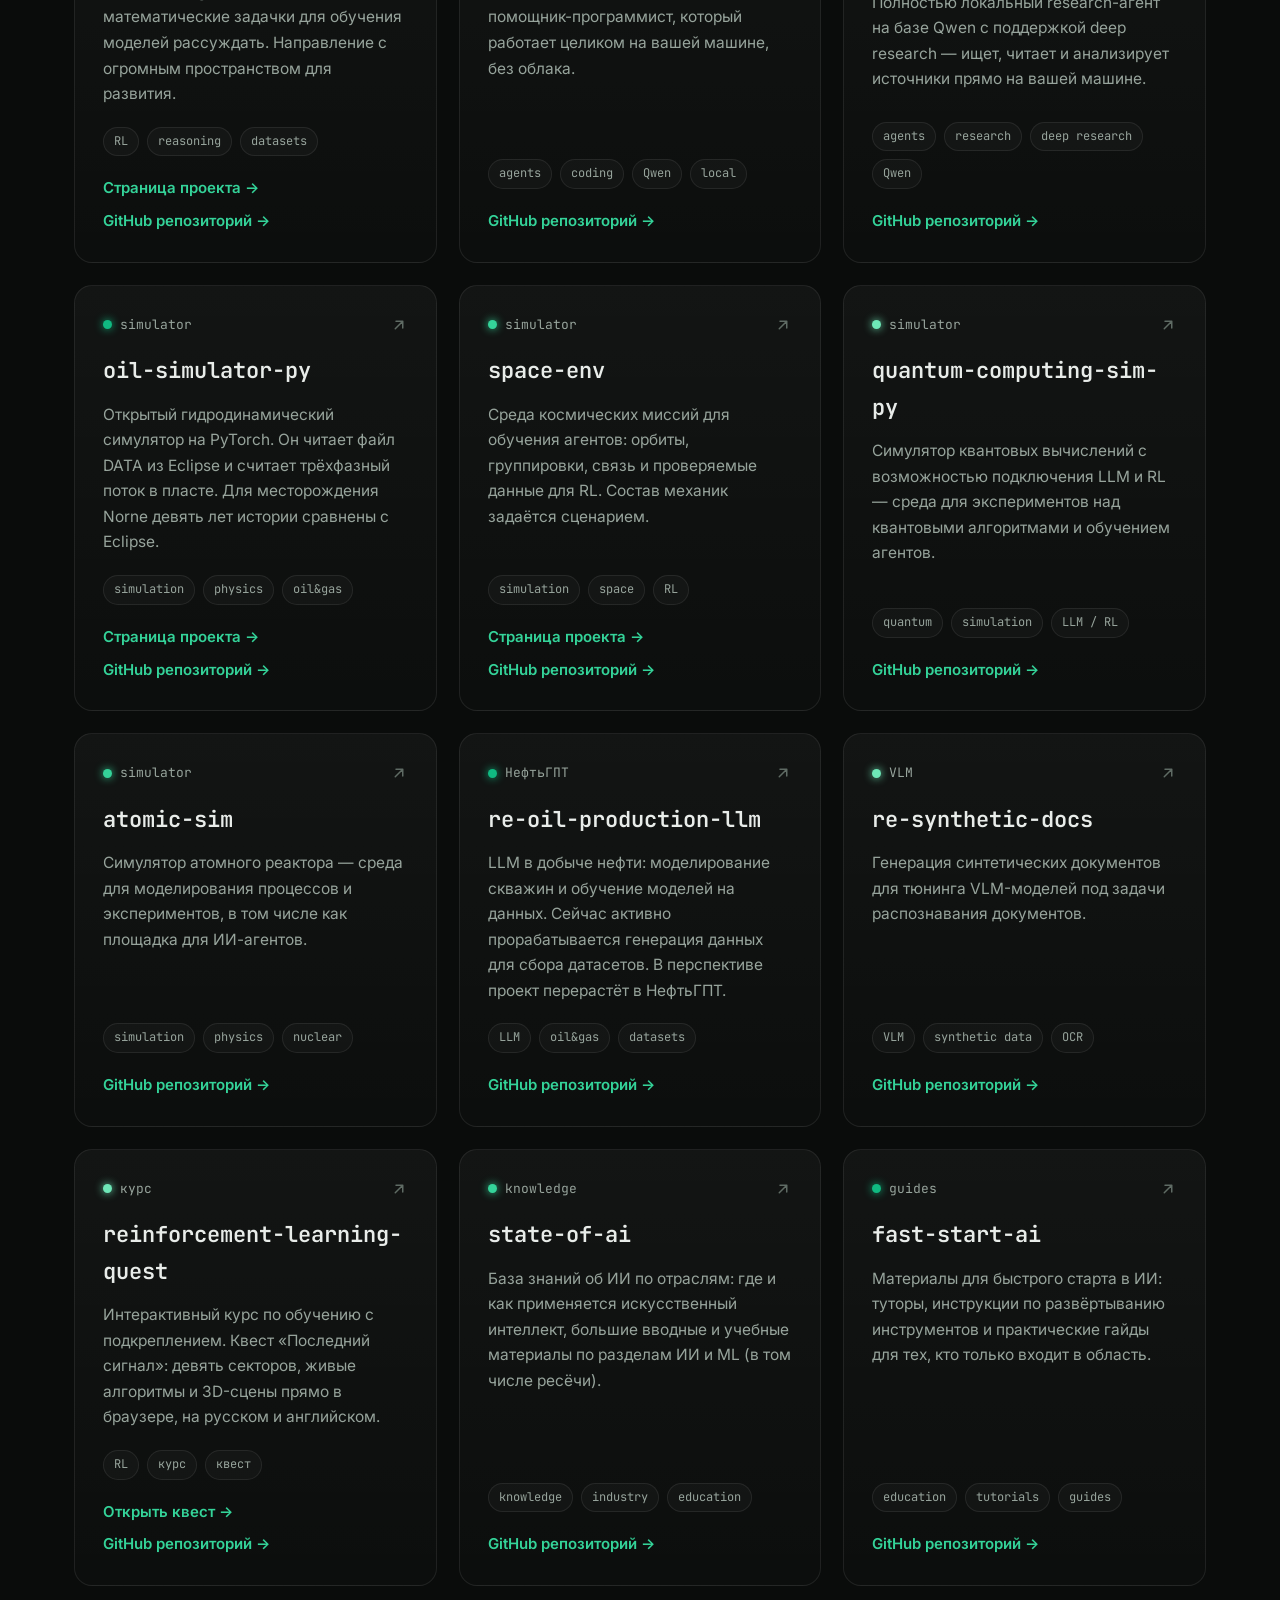
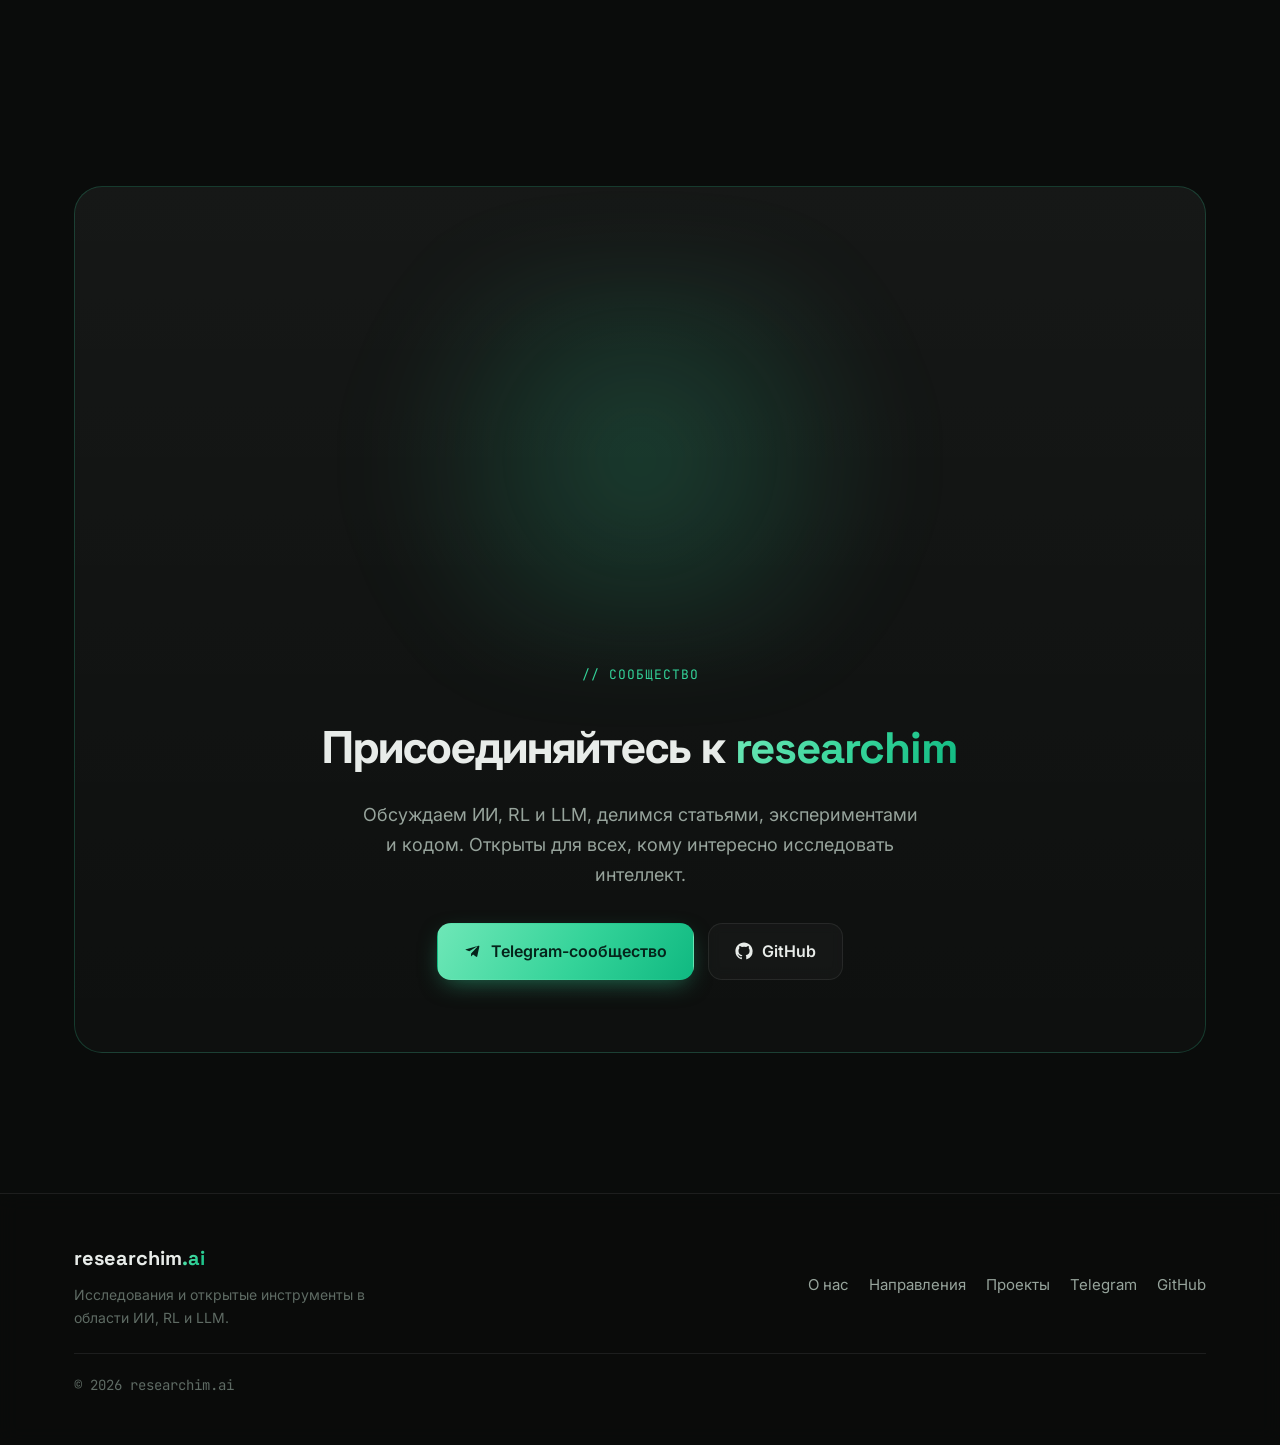
==== commit 2ca36a0d: "add space-env" ====
--- a/index.html
+++ b/index.html
@@ -102,7 +102,7 @@
 
 				<div class="hero__stats">
 					<div class="stat">
-						<span class="stat__num" data-count="13">0</span>
+						<span class="stat__num" data-count="14">0</span>
 						<span class="stat__label">открытых проектов</span>
 					</div>
 					<div class="stat">
@@ -387,6 +387,25 @@
 					<div class="project__links">
 						<a href="oil-simulator/" class="project__link">Страница проекта →</a>
 						<a href="https://github.com/researchim-ai/oil-simulator-py" target="_blank" rel="noopener noreferrer" class="project__link">GitHub репозиторий →</a>
+					</div>
+				</article>
+
+				<!-- space-env -->
+				<article class="project reveal" data-cat="sim">
+					<div class="project__top">
+						<span class="project__lang"><span class="dot dot--violet"></span>simulator</span>
+						<a href="https://github.com/researchim-ai/space-env" target="_blank" rel="noopener noreferrer" class="project__ext" aria-label="Открыть на GitHub">
+							<svg viewBox="0 0 24 24" width="18" height="18" fill="none" stroke="currentColor" stroke-width="2" stroke-linecap="round" stroke-linejoin="round"><path d="M7 17 17 7M8 7h9v9"/></svg>
+						</a>
+					</div>
+					<h3 class="project__name">space-env</h3>
+					<p class="project__desc">Среда космических миссий для обучения агентов: орбиты, группировки, связь и проверяемые данные для RL. Состав механик задаётся сценарием.</p>
+					<div class="project__tags">
+						<span>simulation</span><span>space</span><span>RL</span>
+					</div>
+					<div class="project__links">
+						<a href="space-env/" class="project__link">Страница проекта →</a>
+						<a href="https://github.com/researchim-ai/space-env" target="_blank" rel="noopener noreferrer" class="project__link">GitHub репозиторий →</a>
 					</div>
 				</article>
 
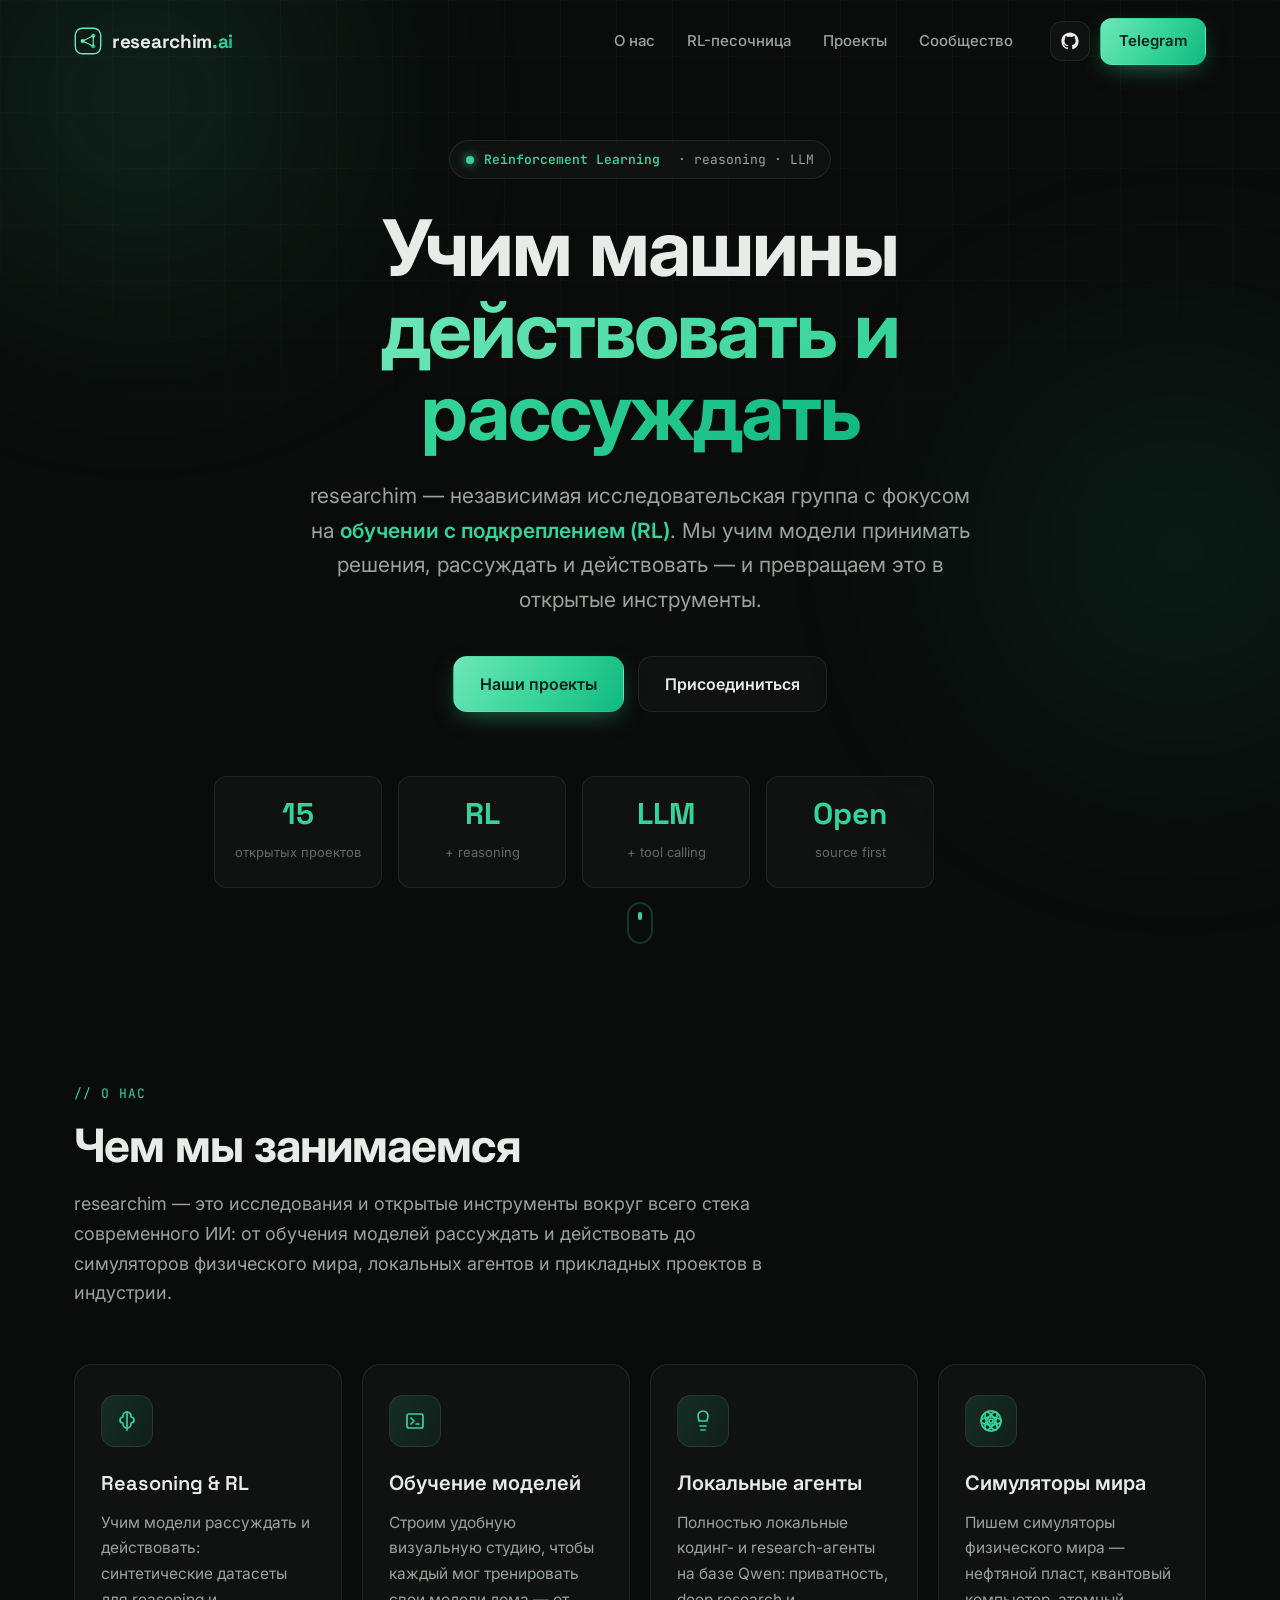
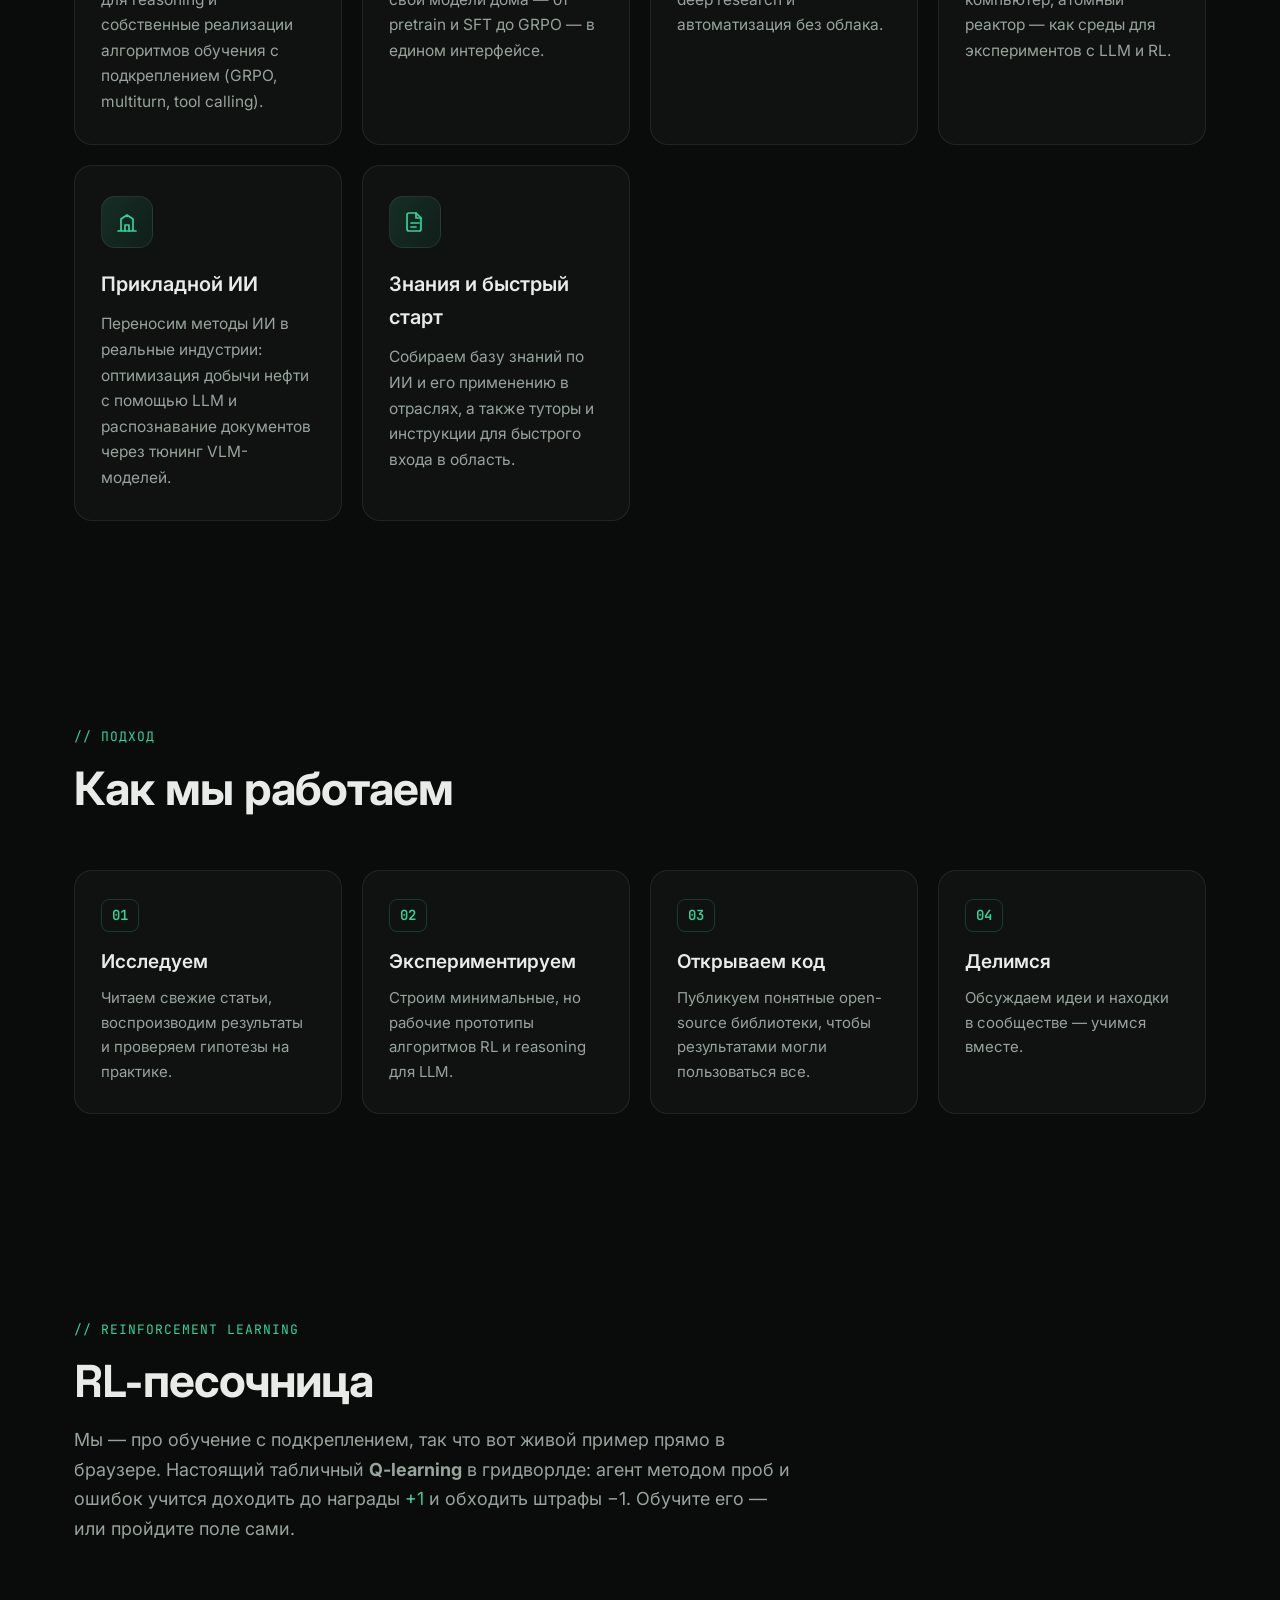
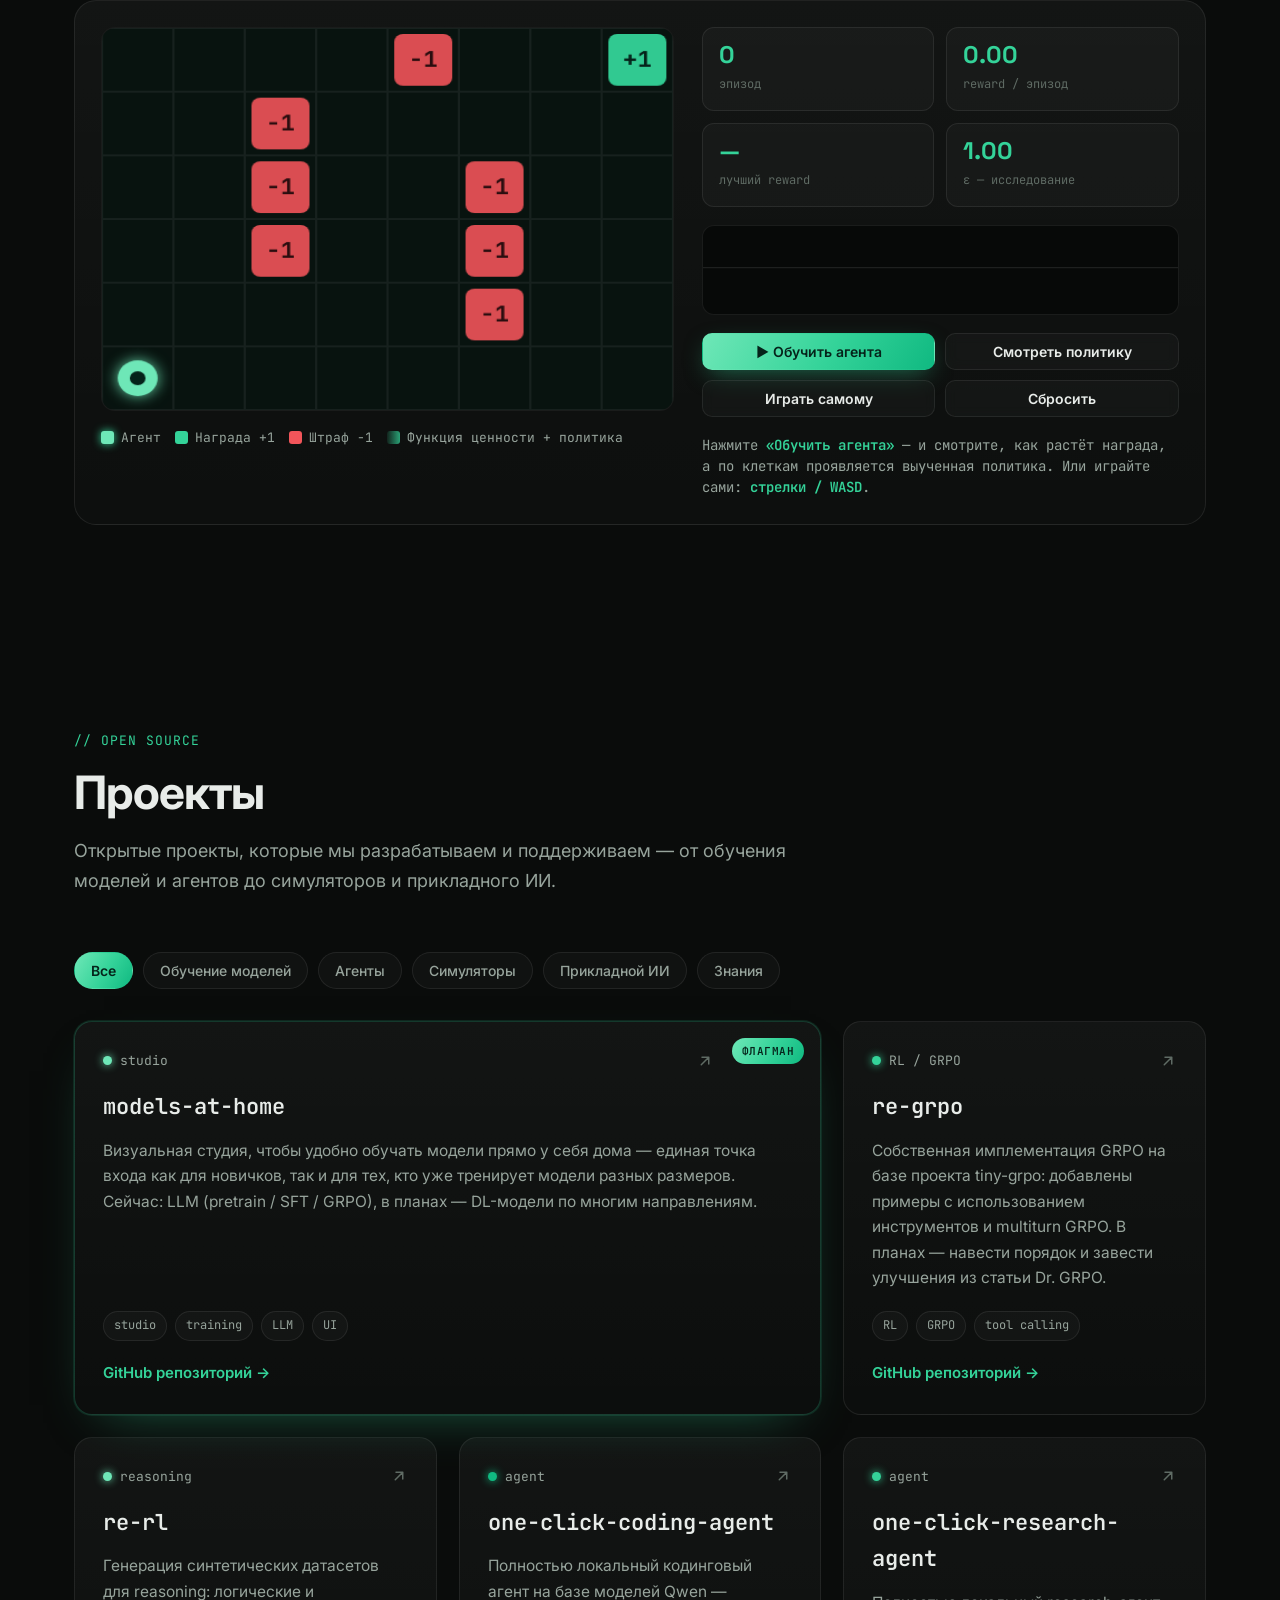
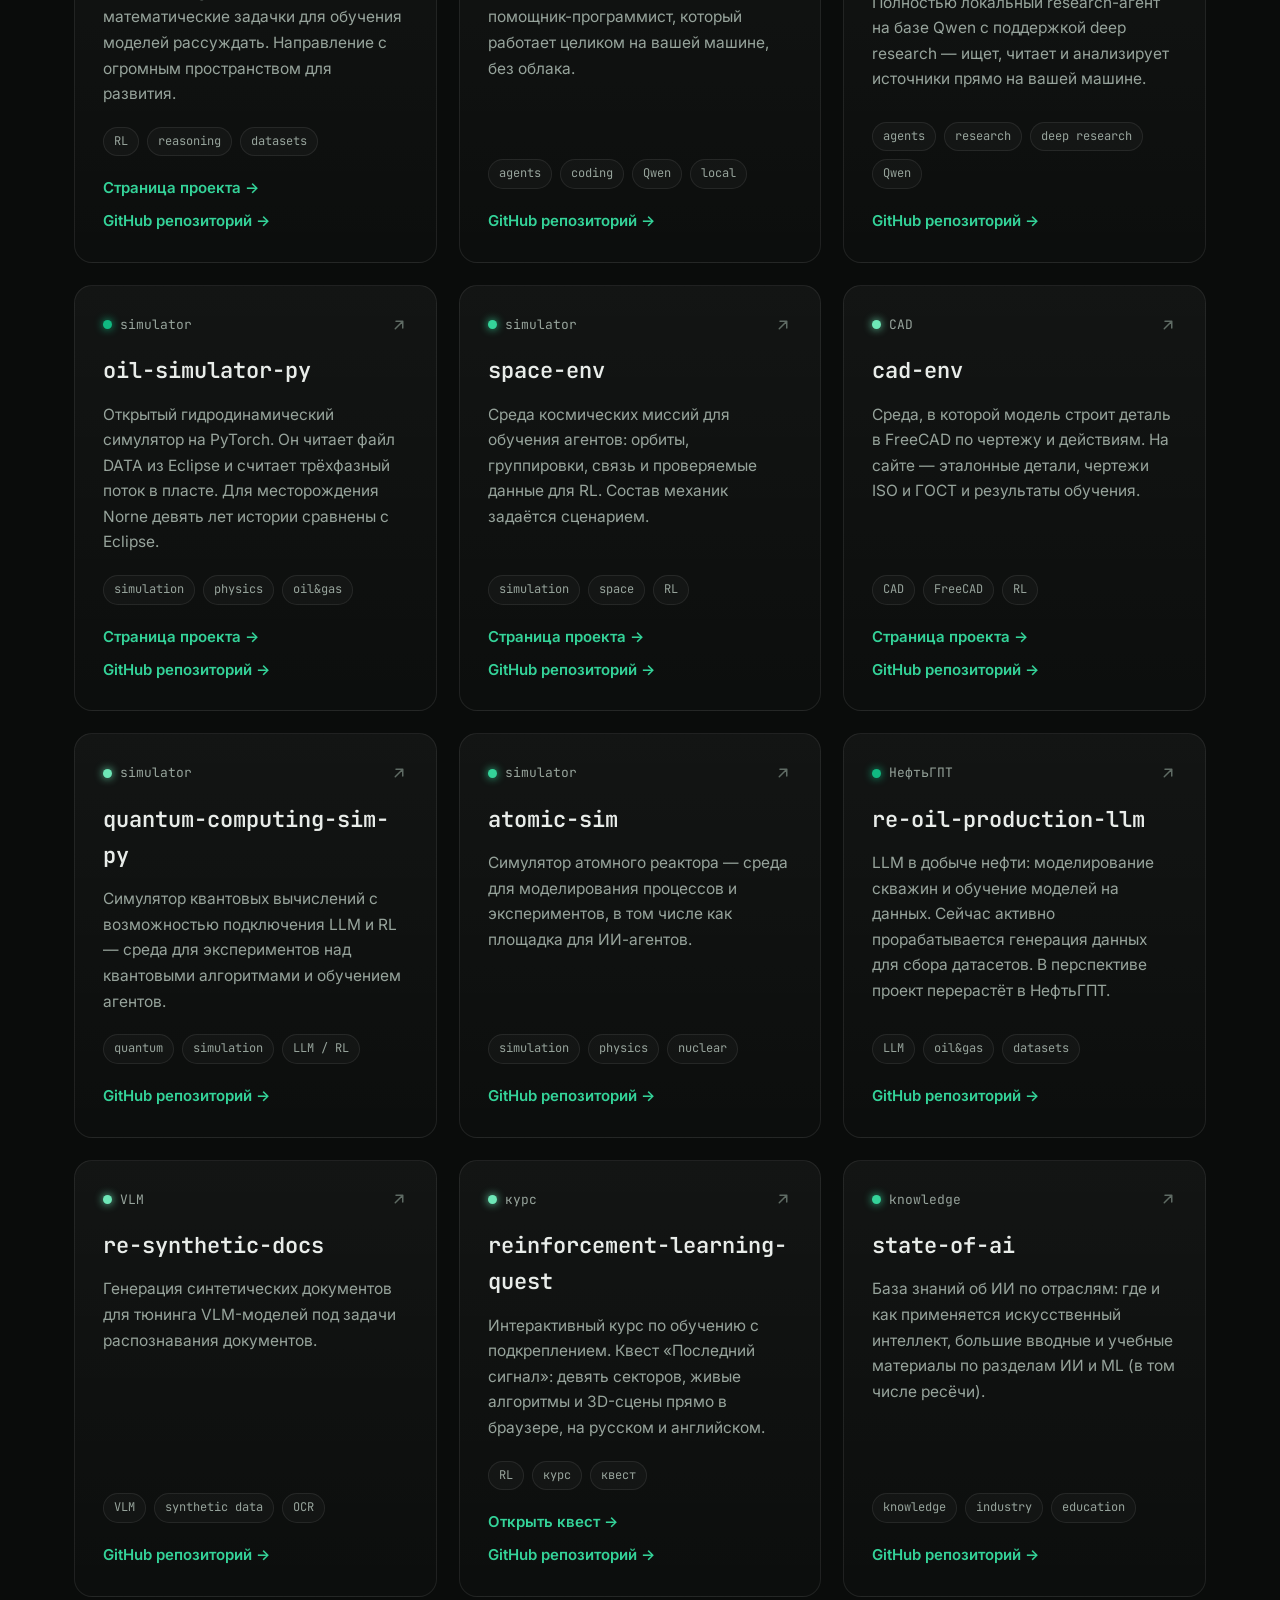
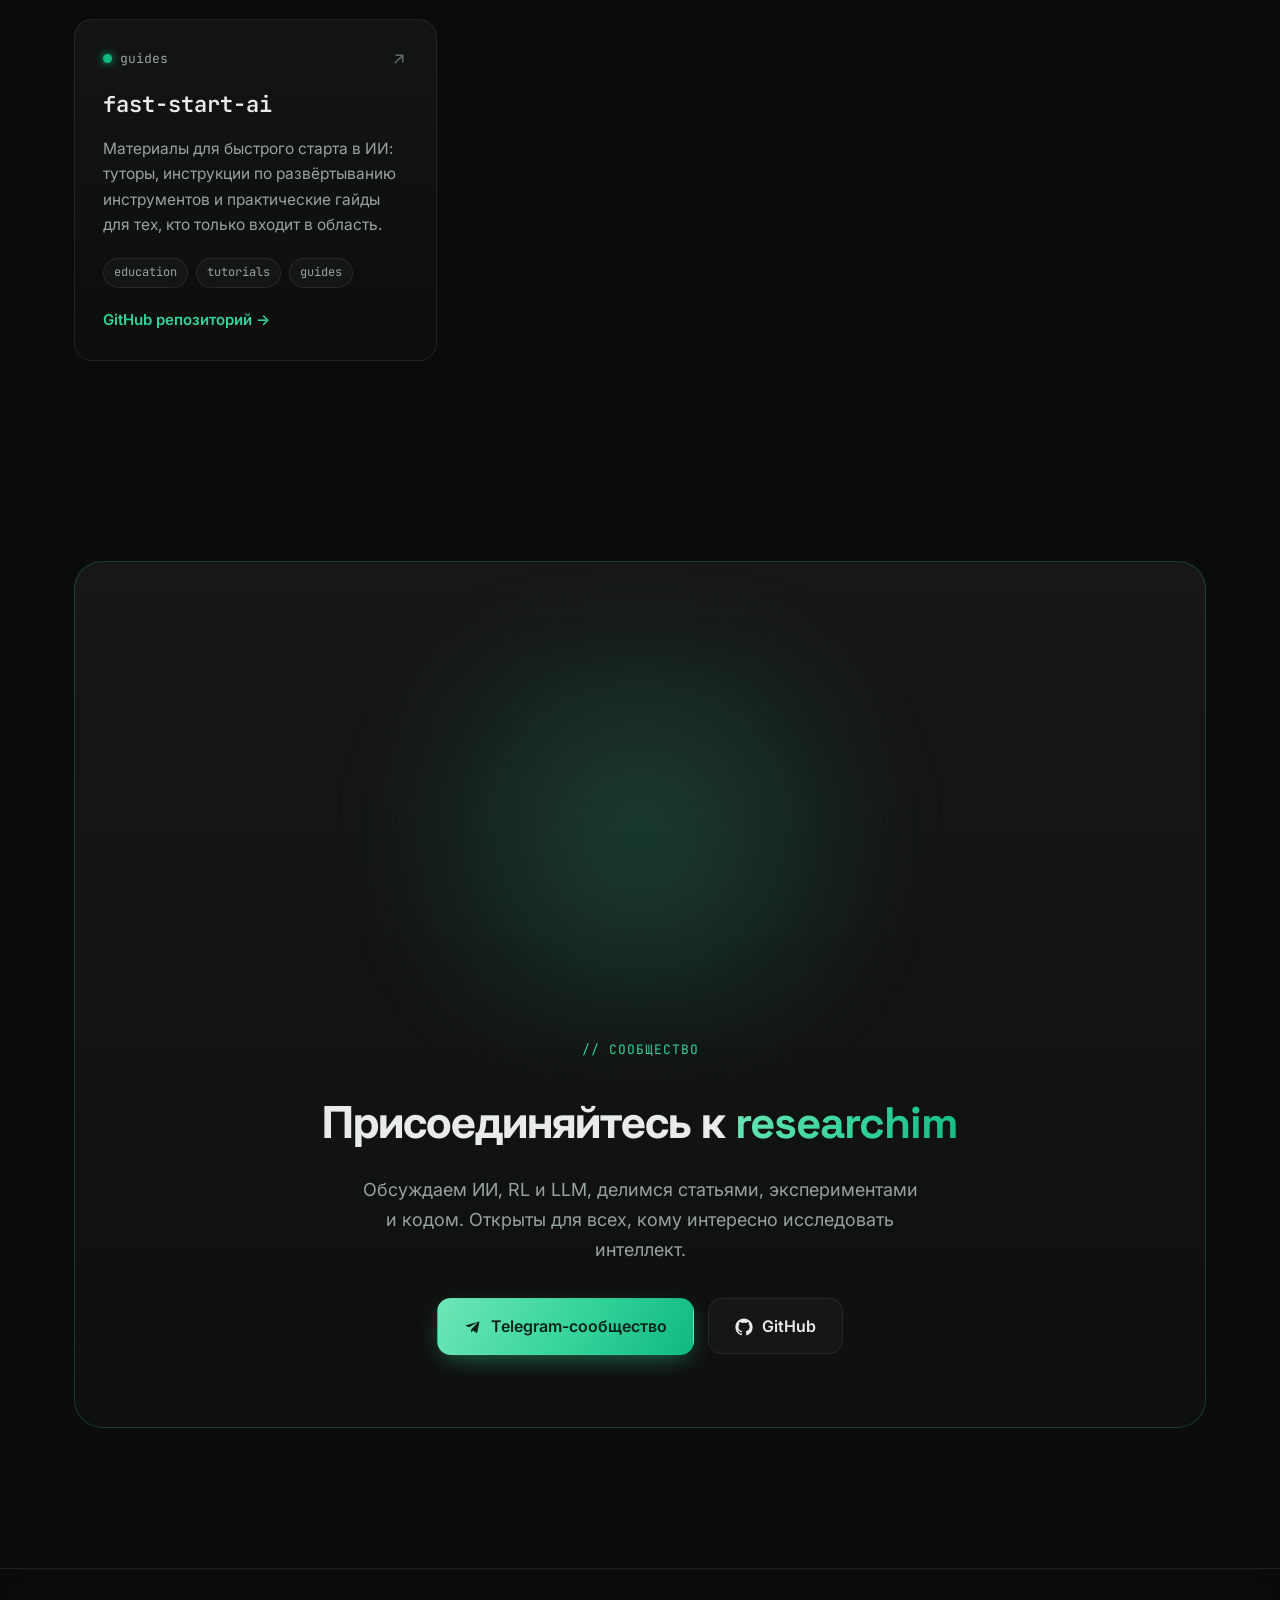
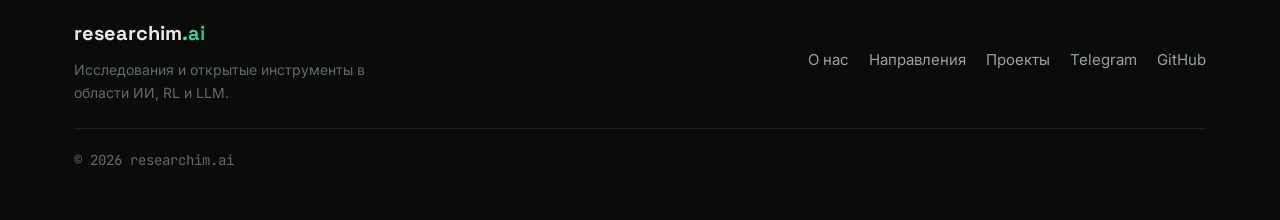
==== commit e516a4e5: "add cad-env" ====
--- a/index.html
+++ b/index.html
@@ -102,7 +102,7 @@
 
 				<div class="hero__stats">
 					<div class="stat">
-						<span class="stat__num" data-count="14">0</span>
+						<span class="stat__num" data-count="15">0</span>
 						<span class="stat__label">открытых проектов</span>
 					</div>
 					<div class="stat">
@@ -406,6 +406,25 @@
 					<div class="project__links">
 						<a href="space-env/" class="project__link">Страница проекта →</a>
 						<a href="https://github.com/researchim-ai/space-env" target="_blank" rel="noopener noreferrer" class="project__link">GitHub репозиторий →</a>
+					</div>
+				</article>
+
+				<!-- cad-env -->
+				<article class="project reveal" data-cat="sim">
+					<div class="project__top">
+						<span class="project__lang"><span class="dot dot--cyan"></span>CAD</span>
+						<a href="https://github.com/researchim-ai/cad-env" target="_blank" rel="noopener noreferrer" class="project__ext" aria-label="Открыть на GitHub">
+							<svg viewBox="0 0 24 24" width="18" height="18" fill="none" stroke="currentColor" stroke-width="2" stroke-linecap="round" stroke-linejoin="round"><path d="M7 17 17 7M8 7h9v9"/></svg>
+						</a>
+					</div>
+					<h3 class="project__name">cad-env</h3>
+					<p class="project__desc">Среда, в которой модель строит деталь в FreeCAD по чертежу и действиям. На сайте — эталонные детали, чертежи ISO и ГОСТ и результаты обучения.</p>
+					<div class="project__tags">
+						<span>CAD</span><span>FreeCAD</span><span>RL</span>
+					</div>
+					<div class="project__links">
+						<a href="cad-env/" class="project__link">Страница проекта →</a>
+						<a href="https://github.com/researchim-ai/cad-env" target="_blank" rel="noopener noreferrer" class="project__link">GitHub репозиторий →</a>
 					</div>
 				</article>
 
